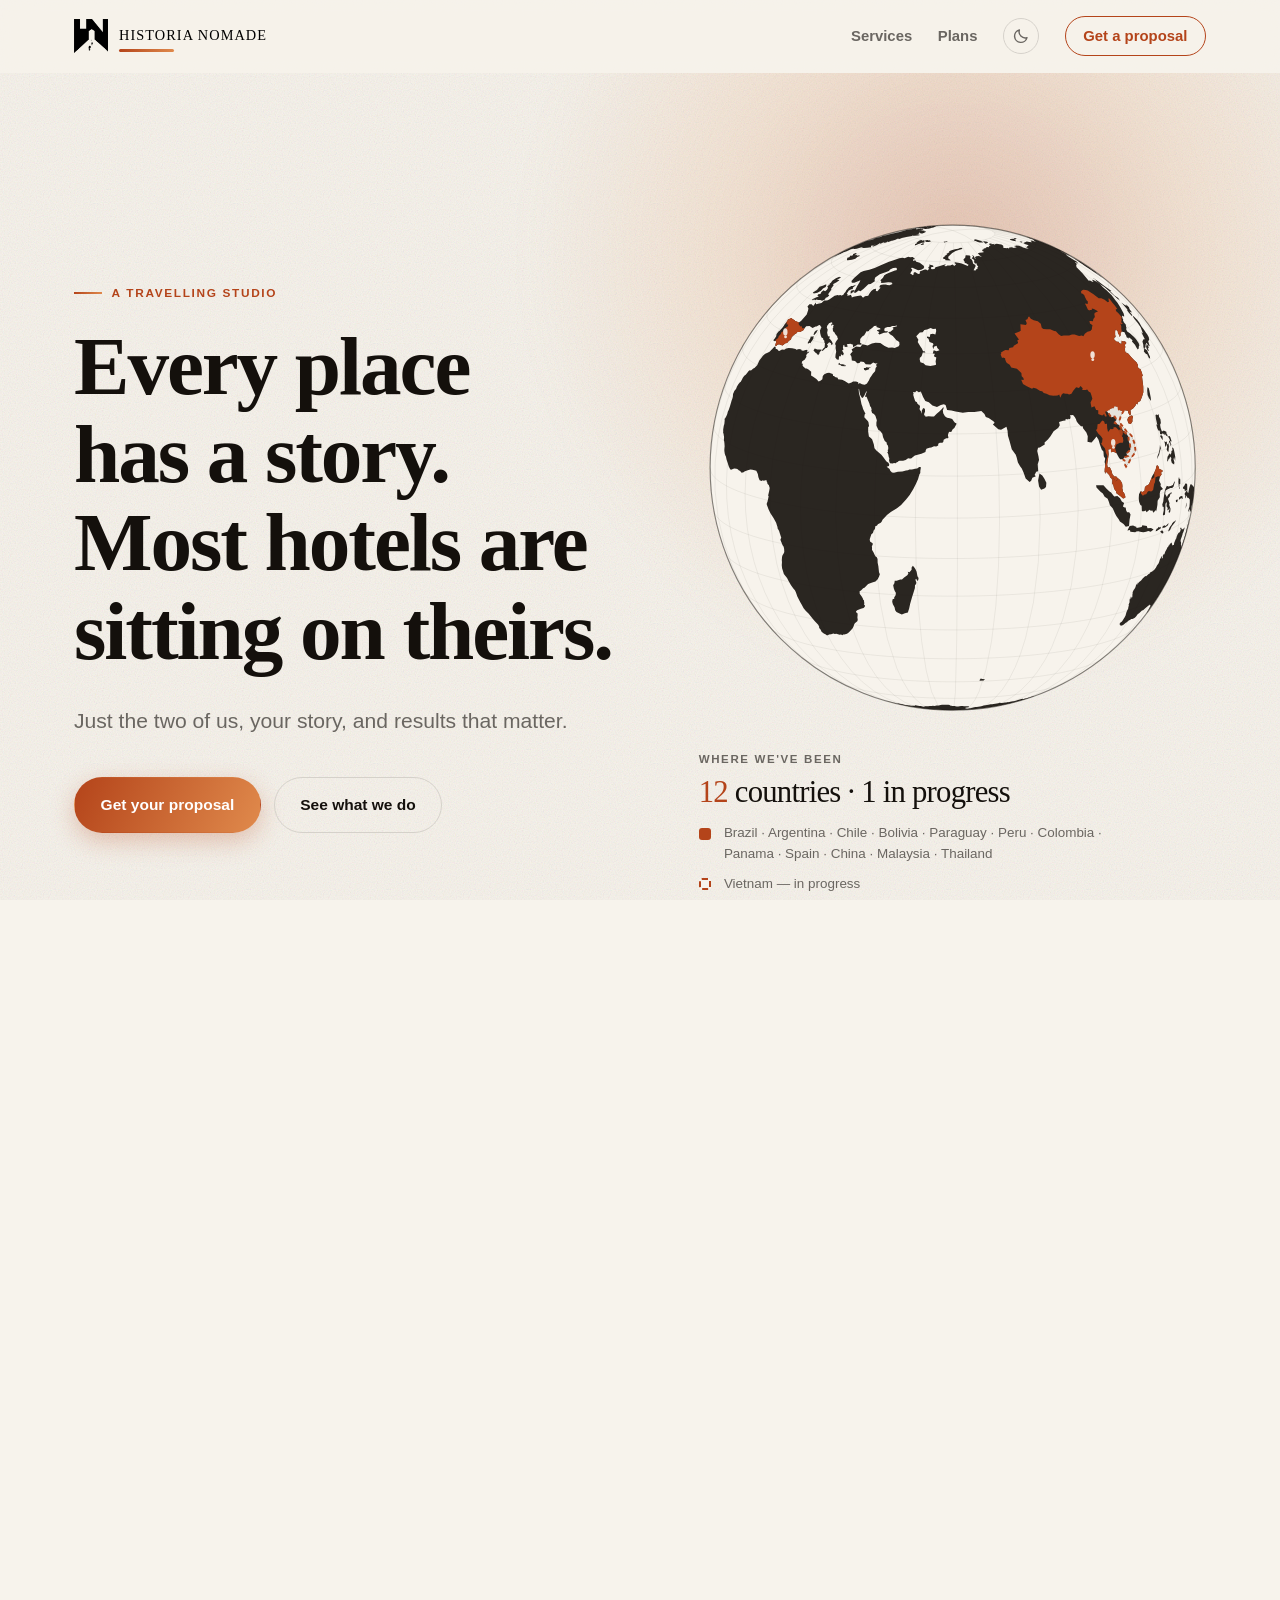
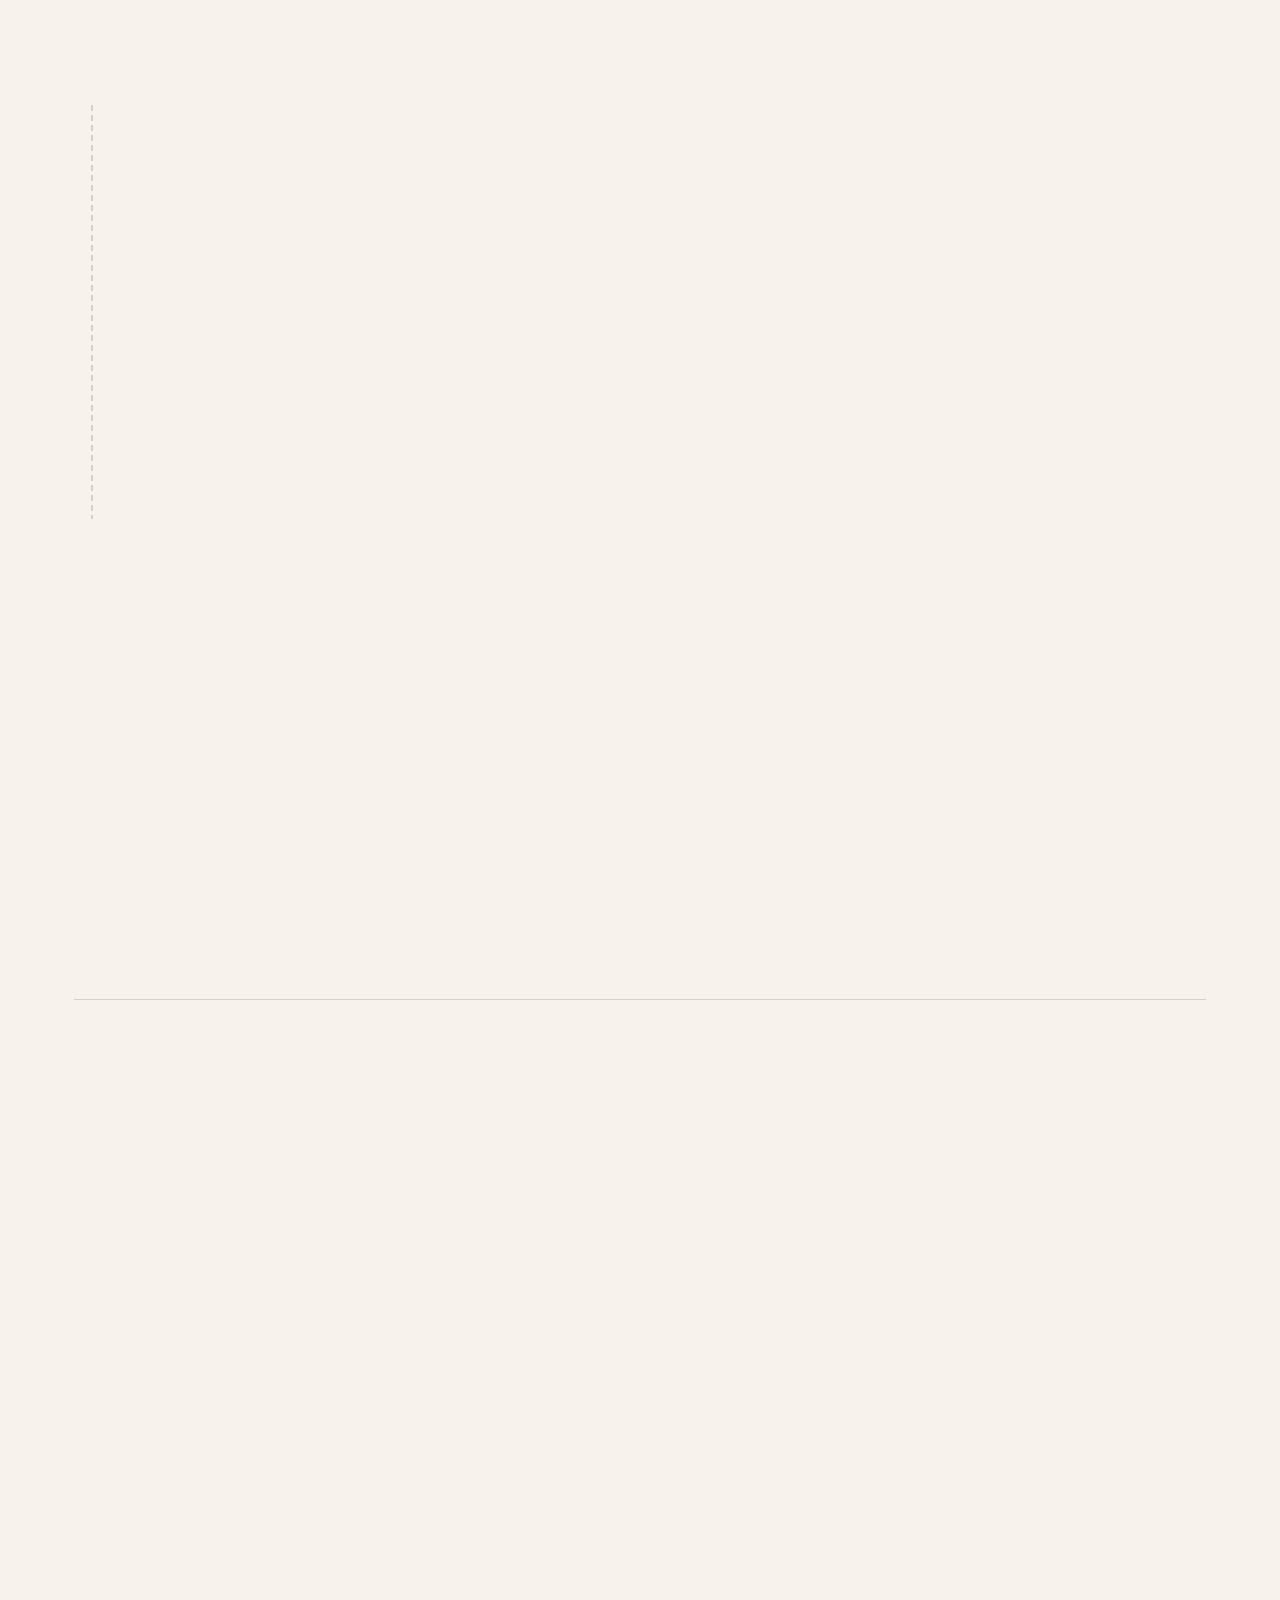
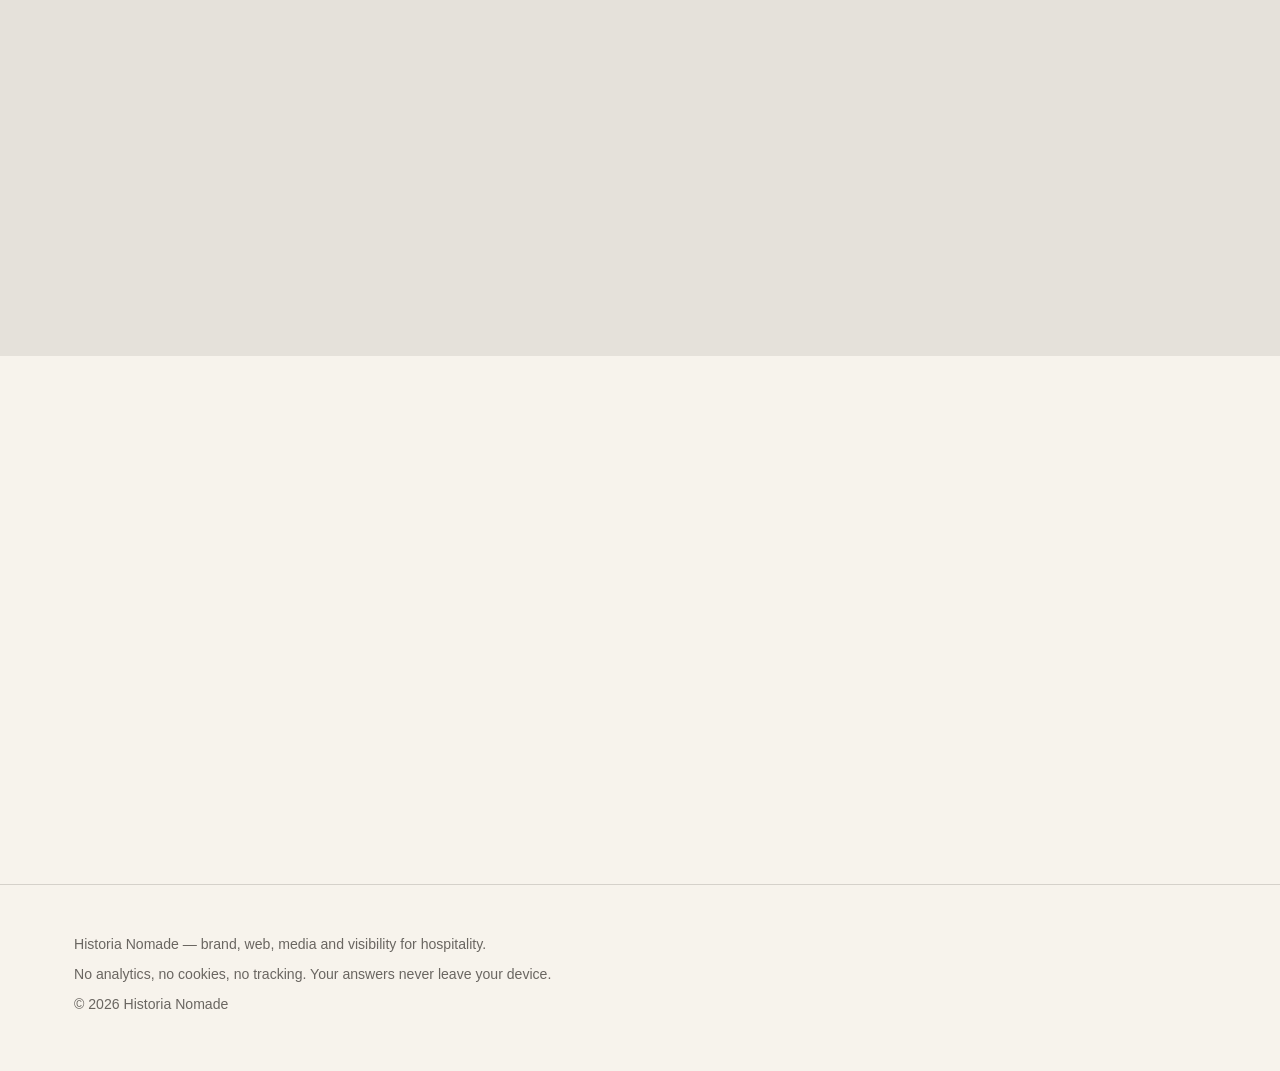
==== index.html @ a3af135e "Publica escada de planos" ====
<!DOCTYPE html>
<html lang="en">
<head>
<meta charset="UTF-8">
<meta name="viewport" content="width=device-width, initial-scale=1.0">
<meta name="referrer" content="no-referrer">
<meta http-equiv="Content-Security-Policy" content="default-src 'self'; script-src 'self'; style-src 'self'; font-src 'self'; img-src 'self' data:; connect-src 'none'; object-src 'none'; frame-src 'none'; worker-src 'none'; base-uri 'none'; form-action 'self'; upgrade-insecure-requests">

<!-- LANÇAMENTO: remover a linha abaixo quando houver case real publicado,
     e conferir na URL de produção (não no repo):
       curl -s https://nomadhistory.github.io/ | grep robots
     tem que voltar vazio. -->
<meta name="robots" content="noindex, nofollow">

<title>Historia Nomade — Marketing studio for hotels, hostels and tourism</title>
<meta name="description" content="Brand, website, social media and channel visibility for small hospitality. We turn what makes your property different into direct bookings. Fixed scope, fixed price, from US$500.">
<link rel="canonical" href="https://nomadhistory.github.io/">

<meta property="og:type" content="website">
<meta property="og:title" content="Historia Nomade — Marketing studio for hotels, hostels and tourism">
<meta property="og:description" content="Brand, website, social media and channel visibility for small hospitality. Fixed scope, fixed price, from US$500.">
<meta property="og:url" content="https://nomadhistory.github.io/">
<meta property="og:image" content="https://nomadhistory.github.io/og-image.png">
<meta property="og:locale" content="en">

<meta name="twitter:card" content="summary_large_image">
<meta name="twitter:title" content="Historia Nomade — Marketing studio for hotels, hostels and tourism">
<meta name="twitter:description" content="Brand, website, social media and channel visibility for small hospitality. Fixed scope, fixed price, from US$500.">
<meta name="twitter:image" content="https://nomadhistory.github.io/og-image.png">

<meta name="theme-color" content="#14100c">
<link rel="icon" href="assets/favicon.ico" sizes="any">
<link rel="icon" type="image/png" sizes="32x32" href="assets/favicon-32.png">
<link rel="apple-touch-icon" sizes="180x180" href="assets/favicon-180.png">
<link rel="stylesheet" href="styles-base.css">
<link rel="stylesheet" href="styles-site.css">
<link rel="stylesheet" href="styles-services.css">
<link rel="stylesheet" href="styles-plans.css">
<link rel="stylesheet" href="styles-motion.css">
<!-- Bloco "Where we've been" do hero (globo + legenda) -->
<link rel="stylesheet" href="styles-globe.css">

<!-- Único script no <head>: carimba o tema escolhido antes da
     primeira pintura, senão a página pisca no tema errado. -->
<script src="js/theme.js"></script>

<script type="application/ld+json">
{
  "@context": "https://schema.org",
  "@type": "ProfessionalService",
  "name": "Historia Nomade",
  "description": "Brand identity, websites, social media and channel visibility for hotels, hostels, guesthouses, restaurants and tour operators.",
  "url": "https://nomadhistory.github.io/",
  "areaServed": "Worldwide",
  "knowsLanguage": ["en", "pt"],
  "serviceType": [
    "Brand identity",
    "Website design and development",
    "Social media, photo and video",
    "Channel and search visibility"
  ],
  "audience": {
    "@type": "BusinessAudience",
    "audienceType": "Hotels, hostels, guesthouses, restaurants and tour operators"
  }
}
</script>
</head>
<body>

<a class="skip-link" href="#main">Skip to content</a>

<!-- Textura de grão sobre a página inteira. Puramente decorativa. -->
<div class="grain" aria-hidden="true"></div>
<!-- Progresso de leitura, preenchido pelo js/motion.js -->
<div class="scroll-progress" aria-hidden="true"><span></span></div>

<header class="site-header">
  <div class="wrap header-inner">
    <a class="brand" href="#top" aria-label="Historia Nomade — home">
      <img class="brand-mark" src="assets/logo-mark.png" alt="" width="512" height="521" aria-hidden="true">
      <span class="brand-word">
        <img src="assets/wordmark.svg" alt="Historia Nomade" width="360" height="42">
      </span>
    </a>
    <nav class="site-nav" aria-label="Main">
      <a href="#services">Services</a>
      <a href="#packages">Plans</a>
      <button class="theme-toggle" type="button" data-theme-toggle aria-pressed="false" aria-label="Switch theme" title="Switch theme">
        <svg class="icon-sun" viewBox="0 0 24 24" width="18" height="18" fill="none" stroke="currentColor" stroke-width="1.9" stroke-linecap="round" aria-hidden="true">
          <circle cx="12" cy="12" r="4.2"></circle>
          <path d="M12 2.5v2.2M12 19.3v2.2M4.2 4.2l1.6 1.6M18.2 18.2l1.6 1.6M2.5 12h2.2M19.3 12h2.2M4.2 19.8l1.6-1.6M18.2 5.8l1.6-1.6"></path>
        </svg>
        <svg class="icon-moon" viewBox="0 0 24 24" width="18" height="18" fill="none" stroke="currentColor" stroke-width="1.9" stroke-linecap="round" stroke-linejoin="round" aria-hidden="true">
          <path d="M20 14.2A8.2 8.2 0 0 1 9.8 4a8.4 8.4 0 1 0 10.2 10.2z"></path>
        </svg>
      </button>
      <a class="nav-cta" href="#proposal">Get a proposal</a>
    </nav>
  </div>
</header>

<main id="main">
  <span id="top"></span>

  <section class="hero" id="hero" aria-labelledby="hero-title">
    <div class="hero-aura" aria-hidden="true"></div>
  </section>

  <section class="section" id="services" aria-labelledby="services-title"></section>

  <section class="section section-alt" id="team" aria-labelledby="team-title"></section>

  <section class="section" id="method" aria-labelledby="method-title"></section>

  <section class="section" id="packages" aria-labelledby="packages-title"></section>

  <section class="section section-alt" id="proposal" aria-labelledby="proposal-title"></section>

  <section class="section" id="contact" aria-labelledby="contact-title"></section>
</main>

<footer class="site-footer">
  <div class="wrap" id="footer-inner"></div>
</footer>

<script src="js/content.js"></script>
<script src="js/proposal-engine.js"></script>
<script src="js/site.js"></script>
<script src="js/proposal.js"></script>
<script src="js/motion.js"></script>

<!-- Globo do hero. Vem depois do site.js porque desenha dentro dos
     contêineres que ele cria. Tudo local: a CSP do site não permite
     script de fora do domínio, e a geometria chega como script
     (window.WORLD_110M) e não por fetch, pra manter connect-src 'none'. -->
<script src="assets/lib/d3.min.js"></script>
<script src="assets/lib/topojson-client.min.js"></script>
<script src="assets/world-110m.js"></script>
<script src="js/hero-globe.js"></script>
</body>
</html>
---- styles-base.css ----
/* ============================================================
   BASE — tokens, reset, tipografia, botões.

   ┌──────────────────────────────────────────────────────────┐
   │ PARA QUEM VAI APLICAR A IDENTIDADE VISUAL                 │
   │                                                          │
   │ Tudo que define a marca está no bloco DESIGN TOKENS       │
   │ abaixo. Trocar os valores de lá muda o site inteiro —     │
   │ nenhuma cor, fonte ou raio está escrito solto no resto    │
   │ do CSS. Os três arquivos de estilo consomem só tokens.    │
   │                                                          │
   │ Ordem sugerida de trabalho:                              │
   │   1. --font-display e --font-text (ver nota de fontes)   │
   │   2. as cores de marca (--brand-*)                        │
   │   3. --radius e --border para a "dureza" da marca         │
   │   4. assets/wordmark.svg (a marca em si já está pronta)   │
   │                                                          │
   │ NOTA SOBRE FONTES: o site não carrega nada de fora (a     │
   │ CSP bloqueia). Para usar uma fonte própria, coloque os    │
   │ arquivos .woff2 em assets/fonts/ e declare o @font-face   │
   │ no fim deste arquivo — está preparado lá embaixo.         │
   └──────────────────────────────────────────────────────────┘
   ============================================================ */

/* ---- DESIGN TOKENS ---------------------------------------- */

:root {
  /* Cores de marca — o designer mexe aqui */
  --brand-ink: #14100c;         /* texto e fundos escuros */
  --brand-paper: #f7f3ec;       /* fundo claro */
  --brand-accent: #b4441a;      /* cor de ação e destaques */
  --brand-accent-warm: #e08a4c; /* segundo tom do gradiente */
  --brand-deep: #16382c;        /* verde da seção de troca */

  /* Tipografia */
  --font-display: "Iowan Old Style", "Palatino Linotype", Palatino, Georgia, "Times New Roman", serif;
  --font-text: -apple-system, BlinkMacSystemFont, "Segoe UI", Roboto, "Helvetica Neue", Arial, sans-serif;
  --tracking-display: -.025em;
  --tracking-eyebrow: .14em;

  /* Forma */
  --radius: 18px;
  --radius-sm: 10px;
  --border: 1px;

  /* Ritmo */
  --wrap: 1180px;
  --section-y: clamp(4.5rem, 9vw, 8.5rem);

  /* Movimento — mexer aqui afeta o site inteiro de uma vez */
  --ease: cubic-bezier(.22, 1, .36, 1);
  --dur: .8s;
  --dur-fast: .32s;
}

/* ---- Derivados: saem dos tokens acima, não editar ----------

   O tema tem três estados: seguir o sistema (padrão), forçado claro
   e forçado escuro. O botão do cabeçalho grava a escolha e o
   js/theme.js carimba `data-theme` no <html> antes da primeira
   pintura — por isso ele é o único script no <head>.

   Os valores escuros ficam em `--dark-*`, definidos uma vez só; os
   dois seletores abaixo apenas apontam para eles. Assim ajustar uma
   cor do tema escuro continua sendo editar um lugar.
   ------------------------------------------------------------ */

:root {
  color-scheme: light;

  --paper: var(--brand-paper);
  --paper-alt: color-mix(in srgb, var(--brand-paper) 92%, var(--brand-ink));
  --ink: var(--brand-ink);
  --ink-soft: color-mix(in srgb, var(--brand-ink) 62%, var(--brand-paper));
  --line: color-mix(in srgb, var(--brand-ink) 15%, var(--brand-paper));
  --accent: var(--brand-accent);
  --accent-soft: color-mix(in srgb, var(--brand-accent) 12%, var(--brand-paper));
  --deep: var(--brand-deep);
  --card: color-mix(in srgb, var(--brand-paper) 96%, #fff);
  --gradient: linear-gradient(115deg, var(--brand-accent), var(--brand-accent-warm));
  --shadow: 0 1px 2px color-mix(in srgb, var(--brand-ink) 6%, transparent),
            0 18px 44px color-mix(in srgb, var(--brand-ink) 9%, transparent);
  --shadow-lift: 0 2px 4px color-mix(in srgb, var(--brand-ink) 8%, transparent),
                 0 30px 70px color-mix(in srgb, var(--brand-ink) 16%, transparent);

  /* Paleta escura — os valores moram aqui, e só aqui */
  --dark-paper: var(--brand-ink);
  --dark-paper-alt: color-mix(in srgb, var(--brand-ink) 88%, var(--brand-paper));
  --dark-ink: var(--brand-paper);
  --dark-ink-soft: color-mix(in srgb, var(--brand-paper) 62%, var(--brand-ink));
  --dark-line: color-mix(in srgb, var(--brand-paper) 14%, var(--brand-ink));
  --dark-accent: color-mix(in srgb, var(--brand-accent) 55%, var(--brand-accent-warm));
  --dark-accent-soft: color-mix(in srgb, var(--brand-accent) 22%, var(--brand-ink));
  --dark-card: color-mix(in srgb, var(--brand-ink) 92%, var(--brand-paper));
  --dark-shadow: 0 1px 2px rgba(0, 0, 0, .5), 0 18px 44px rgba(0, 0, 0, .34);
  --dark-shadow-lift: 0 2px 4px rgba(0, 0, 0, .55), 0 30px 70px rgba(0, 0, 0, .45);
}

/* Sistema no escuro, e a pessoa não pediu claro explicitamente */
@media (prefers-color-scheme: dark) {
  :root:not([data-theme="light"]) {
    color-scheme: dark;
    --paper: var(--dark-paper);
    --paper-alt: var(--dark-paper-alt);
    --ink: var(--dark-ink);
    --ink-soft: var(--dark-ink-soft);
    --line: var(--dark-line);
    --accent: var(--dark-accent);
    --accent-soft: var(--dark-accent-soft);
    --card: var(--dark-card);
    --shadow: var(--dark-shadow);
    --shadow-lift: var(--dark-shadow-lift);
  }
}

/* Escolha explícita pelo botão, independente do sistema */
:root[data-theme="dark"] {
  color-scheme: dark;
  --paper: var(--dark-paper);
  --paper-alt: var(--dark-paper-alt);
  --ink: var(--dark-ink);
  --ink-soft: var(--dark-ink-soft);
  --line: var(--dark-line);
  --accent: var(--dark-accent);
  --accent-soft: var(--dark-accent-soft);
  --card: var(--dark-card);
  --shadow: var(--dark-shadow);
  --shadow-lift: var(--dark-shadow-lift);
}

/* ---- reset ------------------------------------------------ */

*, *::before, *::after { box-sizing: border-box; }

html {
  scroll-behavior: smooth;
  -webkit-text-size-adjust: 100%;
}

body {
  margin: 0;
  background: var(--paper);
  color: var(--ink);
  font-family: var(--font-text);
  font-size: 17px;
  line-height: 1.62;
  -webkit-font-smoothing: antialiased;
  overflow-x: hidden;
}

h1, h2, h3 {
  font-family: var(--font-display);
  font-weight: 600;
  line-height: 1.06;
  letter-spacing: var(--tracking-display);
  margin: 0 0 .5em;
  text-wrap: balance;
}

h1 { font-size: clamp(2.6rem, 6.6vw, 5.2rem); }
h2 { font-size: clamp(2rem, 4.4vw, 3.3rem); }
h3 {
  font-size: 1.16rem;
  font-family: var(--font-text);
  font-weight: 650;
  letter-spacing: 0;
  line-height: 1.3;
}

p { margin: 0 0 1em; }
p:last-child { margin-bottom: 0; }

a { color: var(--accent); text-underline-offset: 3px; }

img, svg { max-width: 100%; height: auto; }

ul { margin: 0; padding: 0; list-style: none; }

.wrap {
  width: 100%;
  max-width: var(--wrap);
  margin: 0 auto;
  padding: 0 1.5rem;
}

.lead {
  font-size: clamp(1.04rem, 1.5vw, 1.19rem);
  color: var(--ink-soft);
  max-width: 60ch;
  text-wrap: pretty;
}

.eyebrow {
  display: inline-flex;
  align-items: center;
  gap: .6rem;
  font-size: .74rem;
  font-weight: 700;
  letter-spacing: var(--tracking-eyebrow);
  text-transform: uppercase;
  color: var(--accent);
  margin: 0 0 1.2rem;
}
.eyebrow::before {
  content: "";
  width: 28px;
  height: 2px;
  background: var(--gradient);
}

/* ---- botões ---- */

.btn {
  position: relative;
  display: inline-flex;
  align-items: center;
  justify-content: center;
  gap: .5rem;
  padding: .92rem 1.6rem;
  border: var(--border) solid transparent;
  border-radius: 999px;
  font: inherit;
  font-weight: 620;
  font-size: .97rem;
  text-decoration: none;
  cursor: pointer;
  transition: transform var(--dur-fast) var(--ease),
              box-shadow var(--dur-fast) var(--ease),
              border-color var(--dur-fast) var(--ease),
              color var(--dur-fast) var(--ease);
}

.btn-primary {
  background: var(--gradient);
  color: #fff;
  box-shadow: 0 8px 24px color-mix(in srgb, var(--brand-accent) 28%, transparent);
}
.btn-primary:hover {
  transform: translateY(-2px);
  box-shadow: 0 14px 34px color-mix(in srgb, var(--brand-accent) 38%, transparent);
}

.btn-ghost {
  background: transparent;
  color: var(--ink);
  border-color: var(--line);
}
.btn-ghost:hover {
  transform: translateY(-2px);
  border-color: var(--accent);
  color: var(--accent);
}

.btn[disabled] {
  opacity: .35;
  cursor: not-allowed;
  transform: none;
  box-shadow: none;
}

:focus-visible {
  outline: 2px solid var(--accent);
  outline-offset: 3px;
  border-radius: 4px;
}

.skip-link {
  position: absolute;
  left: -9999px;
  top: 0;
  background: var(--ink);
  color: var(--paper);
  padding: .7rem 1rem;
  z-index: 30;
}
.skip-link:focus { left: .5rem; top: .5rem; }

/* ============================================================
   FONTES PRÓPRIAS — descomentar quando a identidade trouxer os
   arquivos. Colocar os .woff2 em assets/fonts/ e depois apontar
   --font-display / --font-text para elas.

   @font-face {
     font-family: "Nome Da Fonte";
     src: url("assets/fonts/nome-da-fonte.woff2") format("woff2");
     font-weight: 400 700;
     font-display: swap;
   }
   ============================================================ */
---- styles-site.css ----
/* ============================================================
   SITE — layout das seções.
   Consome só os tokens de styles-base.css: nenhuma cor, fonte ou
   raio literal aqui, pra que trocar a identidade seja um arquivo só.
   ============================================================ */

/* ---- grão sobre a página ---- */

.grain {
  position: fixed;
  inset: 0;
  z-index: 1;
  pointer-events: none;
  opacity: .38;
  mix-blend-mode: multiply;
  background-image: url("data:image/svg+xml,%3Csvg xmlns='http://www.w3.org/2000/svg' width='140' height='140'%3E%3Cfilter id='n'%3E%3CfeTurbulence type='fractalNoise' baseFrequency='.85' numOctaves='3'/%3E%3C/filter%3E%3Crect width='140' height='140' filter='url(%23n)' opacity='.5'/%3E%3C/svg%3E");
}
/* Cada regra de tema escuro precisa das duas formas: seguir o
   sistema, e obedecer a escolha do botão. */
@media (prefers-color-scheme: dark) {
  :root:not([data-theme="light"]) .grain { mix-blend-mode: screen; opacity: .18; }
}
:root[data-theme="dark"] .grain { mix-blend-mode: screen; opacity: .18; }

/* ---- barra de progresso de leitura ---- */

.scroll-progress {
  position: fixed;
  top: 0;
  left: 0;
  right: 0;
  height: 2px;
  z-index: 20;
  pointer-events: none;
}
.scroll-progress span {
  display: block;
  height: 100%;
  width: 0;
  background: var(--gradient);
  transform-origin: left;
}

/* ---- header ---- */

.site-header {
  position: sticky;
  top: 0;
  z-index: 15;
  background: color-mix(in srgb, var(--paper) 82%, transparent);
  backdrop-filter: blur(14px) saturate(1.4);
  border-bottom: var(--border) solid transparent;
  transition: border-color var(--dur-fast) var(--ease),
              background var(--dur-fast) var(--ease);
}
.site-header.is-stuck {
  border-bottom-color: var(--line);
  background: color-mix(in srgb, var(--paper) 92%, transparent);
}

.header-inner {
  display: flex;
  align-items: center;
  justify-content: space-between;
  gap: 1rem;
  min-height: 72px;
}

.brand {
  display: inline-flex;
  align-items: center;
  gap: .7rem;
  line-height: 0;
}

/* Marca e nome são pretos puros sobre transparente. Quem decide a
   cor é o CSS, com invert — e não uma media query dentro do SVG.
   Motivo: SVG carregado via <img> é outro documento e não enxerga o
   tema escolhido na página, só o do sistema; com media query interna
   o nome sumia quando os dois discordavam. */
.brand-mark {
  width: 34px;
  height: auto;
  transition: transform var(--dur) var(--ease);
}

/* As pegadas saem andando quando o cursor passa */
.brand:hover .brand-mark { transform: translateY(-2px); }

.brand-word {
  position: relative;
  display: inline-block;
  line-height: 0;
  transition: transform var(--dur-fast) var(--ease);
}
.brand-word img {
  width: 172px;
  height: auto;
}

/* O traço de sotaque do lockup vive aqui, e não no SVG, pra não ser
   invertido junto com o texto — invert deixaria o laranja azul. */
.brand-word::after {
  content: "";
  position: absolute;
  left: 0;
  bottom: -6px;
  width: 32%;
  height: 3px;
  border-radius: 2px;
  background: var(--gradient);
}

.brand:hover .brand-word { transform: translateX(2px); }

@media (prefers-color-scheme: dark) {
  :root:not([data-theme="light"]) .brand-mark,
  :root:not([data-theme="light"]) .brand-word img { filter: invert(1); }
}
:root[data-theme="dark"] .brand-mark,
:root[data-theme="dark"] .brand-word img { filter: invert(1); }

.site-nav {
  display: flex;
  align-items: center;
  gap: 1.6rem;
  font-size: .93rem;
}
.site-nav a {
  position: relative;
  color: var(--ink-soft);
  text-decoration: none;
  font-weight: 550;
  transition: color var(--dur-fast) var(--ease);
}
.site-nav a:not(.nav-cta)::after {
  content: "";
  position: absolute;
  left: 0;
  bottom: -5px;
  width: 100%;
  height: 1px;
  background: var(--accent);
  transform: scaleX(0);
  transform-origin: right;
  transition: transform var(--dur-fast) var(--ease);
}
.site-nav a:hover { color: var(--ink); }
.site-nav a:not(.nav-cta):hover::after { transform: scaleX(1); transform-origin: left; }

/* ---- botão de tema ---- */

.theme-toggle {
  display: inline-flex;
  align-items: center;
  justify-content: center;
  width: 36px;
  height: 36px;
  flex: none;
  padding: 0;
  border: var(--border) solid var(--line);
  border-radius: 999px;
  background: transparent;
  color: var(--ink-soft);
  cursor: pointer;
  transition: border-color var(--dur-fast) var(--ease),
              color var(--dur-fast) var(--ease),
              transform var(--dur-fast) var(--ease);
}
.theme-toggle:hover {
  border-color: var(--accent);
  color: var(--accent);
  transform: rotate(-15deg);
}

/* Mostra o ícone do tema que o clique vai trazer, não o do atual —
   o botão anuncia o destino, não o estado. */
.theme-toggle .icon-sun { display: none; }
.theme-toggle .icon-moon { display: block; }
:root[data-theme="dark"] .theme-toggle .icon-sun { display: block; }
:root[data-theme="dark"] .theme-toggle .icon-moon { display: none; }
@media (prefers-color-scheme: dark) {
  :root:not([data-theme="light"]) .theme-toggle .icon-sun { display: block; }
  :root:not([data-theme="light"]) .theme-toggle .icon-moon { display: none; }
}

.site-nav .nav-cta {
  color: var(--accent);
  border: var(--border) solid var(--accent);
  border-radius: 999px;
  padding: .42rem 1.1rem;
  font-weight: 620;
  white-space: nowrap; /* botão de duas linhas parece defeito */
}
.site-nav .nav-cta:hover {
  background: var(--accent);
  color: var(--paper);
}

@media (max-width: 820px) {
  .site-nav a:not(.nav-cta) { display: none; }
  .brand { gap: .55rem; }
  .brand-mark { width: 28px; }
  .brand-word img { width: 138px; }
}

/* No celular a marca vai sozinha. O nome inteiro ao lado do botão não
   cabe em 375px — empurrava o "Get a proposal" pra duas linhas — e a
   marca sozinha é exatamente o que ela foi desenhada pra fazer. */
@media (max-width: 560px) {
  .brand-word { display: none; }
  .brand-mark { width: 32px; }
}

/* ---- seções ---- */

.section {
  position: relative;
  z-index: 2;
  padding: var(--section-y) 0;
}
.section-alt { background: var(--paper-alt); }

.section-head {
  max-width: 62ch;
  margin-bottom: clamp(2.5rem, 5vw, 4rem);
}

/* Numeração das seções: as paradas da rota */
.section-index {
  display: block;
  font-family: var(--font-text);
  font-size: .74rem;
  font-weight: 700;
  letter-spacing: var(--tracking-eyebrow);
  color: var(--accent);
  margin-bottom: .9rem;
}

/* ---- hero ---- */

.hero {
  position: relative;
  z-index: 2;
  padding: clamp(4.5rem, 11vw, 9rem) 0 clamp(3rem, 6vw, 5rem);
  overflow: hidden;
}

/* Horizonte: o clarão quente atrás do título */
.hero-aura {
  position: absolute;
  top: -30%;
  right: -10%;
  width: 70vw;
  height: 70vw;
  max-width: 900px;
  max-height: 900px;
  border-radius: 50%;
  pointer-events: none;
  background:
    radial-gradient(circle at 50% 50%,
      color-mix(in srgb, var(--brand-accent) 26%, transparent) 0%,
      color-mix(in srgb, var(--brand-accent-warm) 14%, transparent) 38%,
      transparent 68%);
  filter: blur(20px);
}

.hero .wrap { position: relative; z-index: 2; }
.hero h1 { max-width: 15ch; margin-bottom: .35em; }
.hero .lead { font-size: clamp(1.1rem, 1.75vw, 1.32rem); margin-bottom: 2.4rem; }

/* Sem margem inferior: os botões agora fecham o hero, e o respiro
   até a próxima seção já vem do padding da própria seção. */
.hero-actions {
  display: flex;
  flex-wrap: wrap;
  gap: .8rem;
}

/* ---- serviços ---- */

.service-grid {
  display: grid;
  grid-template-columns: repeat(auto-fit, minmax(320px, 1fr));
  gap: 1.4rem;
}

.service {
  position: relative;
  background: var(--card);
  border: var(--border) solid var(--line);
  border-radius: var(--radius);
  padding: 2rem;
  box-shadow: var(--shadow);
  overflow: hidden;
  transition: transform var(--dur-fast) var(--ease),
              box-shadow var(--dur-fast) var(--ease),
              border-color var(--dur-fast) var(--ease);
}
/* Varredura de cor que sobe quando o cursor entra */
.service::before {
  content: "";
  position: absolute;
  inset: 0;
  background: var(--gradient);
  opacity: 0;
  transform: translateY(101%);
  transition: transform var(--dur) var(--ease), opacity var(--dur) var(--ease);
  pointer-events: none;
}
.service:hover {
  transform: translateY(-6px);
  box-shadow: var(--shadow-lift);
  border-color: transparent;
}
.service:hover::before { opacity: .07; transform: translateY(0); }

.service > * { position: relative; z-index: 1; }

.service .need {
  font-family: var(--font-display);
  font-size: clamp(1.3rem, 2vw, 1.6rem);
  line-height: 1.16;
  letter-spacing: var(--tracking-display);
  color: var(--ink);
  margin: 0 0 .5rem;
}
.service .service-name {
  font-size: .74rem;
  font-weight: 700;
  letter-spacing: var(--tracking-eyebrow);
  text-transform: uppercase;
  color: var(--accent);
  margin: 0 0 1.1rem;
}
.service p { color: var(--ink-soft); font-size: .96rem; }
.service ul {
  margin-top: 1.3rem;
  border-top: var(--border) solid var(--line);
  padding-top: 1.3rem;
}
.service li {
  position: relative;
  padding-left: 1.5rem;
  font-size: .92rem;
  margin-bottom: .6rem;
  color: var(--ink-soft);
}
.service li::before {
  content: "→";
  position: absolute;
  left: 0;
  color: var(--accent);
  transition: transform var(--dur-fast) var(--ease);
}
.service:hover li::before { transform: translateX(3px); }

/* ---- equipe ---- */

.team-grid {
  display: grid;
  grid-template-columns: repeat(auto-fit, minmax(320px, 1fr));
  gap: 2.5rem;
}
.member {
  position: relative;
  padding-left: 1.6rem;
}
.member::before {
  content: "";
  position: absolute;
  left: 0;
  top: .3rem;
  bottom: .3rem;
  width: 3px;
  border-radius: 3px;
  background: var(--gradient);
}
/* A barra de sotaque acompanha a altura do card, foto inclusa */
.member-photo {
  position: relative;
  margin-bottom: 1.4rem;
  border-radius: var(--radius);
  overflow: hidden;
  background: var(--paper-alt);
  aspect-ratio: 4 / 5;
  max-width: 300px;
}
.member-photo img {
  width: 100%;
  height: 100%;
  object-fit: cover;
  display: block;
  transition: transform 1.2s var(--ease);
}
.member:hover .member-photo img { transform: scale(1.05); }

/* Véu quente por cima: costura a foto na paleta da marca, seja qual
   for a luz de onde ela foi tirada */
.member-photo::after {
  content: "";
  position: absolute;
  inset: 0;
  pointer-events: none;
  background: linear-gradient(
    180deg,
    transparent 45%,
    color-mix(in srgb, var(--brand-accent) 16%, transparent) 100%
  );
}

.member h3 {
  margin-bottom: .15rem;
  font-size: clamp(1.4rem, 2.2vw, 1.8rem);
  font-family: var(--font-display);
  letter-spacing: var(--tracking-display);
}
.member .role {
  font-size: .74rem;
  letter-spacing: var(--tracking-eyebrow);
  text-transform: uppercase;
  color: var(--accent);
  font-weight: 700;
  margin-bottom: 1rem;
}
.member p { color: var(--ink-soft); font-size: .97rem; }

/* Detalhe do card, não concorrente do CTA: pílula de contorno, sem
   preenchimento, que só ganha a cor de acento no hover. */
.member-links {
  display: flex;
  flex-wrap: wrap;
  gap: .8rem;
  margin-top: 1.1rem;
}
.member-link {
  display: inline-flex;
  align-items: center;
  padding: .3rem .85rem;
  border: var(--border) solid var(--line);
  border-radius: 999px;
  color: var(--ink-soft);
  font-size: .85rem;
  text-decoration: none;
  transition: border-color var(--dur-fast) var(--ease),
              color var(--dur-fast) var(--ease);
}
.member-link:hover {
  border-color: var(--accent);
  color: var(--accent);
}

.team-note {
  margin-top: 2.5rem;
  padding-top: 1.8rem;
  border-top: var(--border) solid var(--line);
  max-width: 66ch;
  font-family: var(--font-display);
  font-size: clamp(1.15rem, 1.9vw, 1.45rem);
  line-height: 1.42;
  letter-spacing: var(--tracking-display);
  color: var(--ink);
}

/* ---- método: o itinerário ---- */

.method-route { position: relative; }

/* A trilha pontilhada que liga as paradas */
.method-route::before {
  content: "";
  position: absolute;
  left: 17px;
  top: 8px;
  bottom: 8px;
  width: 2px;
  background-image: linear-gradient(180deg, var(--line) 60%, transparent 0);
  background-size: 2px 10px;
}
/* A parte já percorrida, preenchida pelo js/motion.js */
.method-route .route-fill {
  position: absolute;
  left: 17px;
  top: 8px;
  width: 2px;
  height: 0;
  background: var(--gradient);
  transform-origin: top;
}

.method-steps { display: grid; gap: 2.2rem; }

.method-step {
  position: relative;
  padding-left: 4rem;
}
.method-step .stop {
  position: absolute;
  left: 0;
  top: -2px;
  display: flex;
  align-items: center;
  justify-content: center;
  width: 36px;
  height: 36px;
  border-radius: 50%;
  background: var(--paper);
  border: 2px solid var(--line);
  color: var(--ink-soft);
  font-weight: 700;
  font-size: .85rem;
  transition: border-color var(--dur) var(--ease),
              color var(--dur) var(--ease),
              background var(--dur) var(--ease);
}
.method-step.is-reached .stop {
  border-color: transparent;
  background: var(--gradient);
  color: #fff;
}
.method-step h3 { margin-bottom: .35rem; font-size: 1.22rem; }
.method-step p { font-size: .97rem; color: var(--ink-soft); max-width: 58ch; }

/* ---- cases ---- */

.cases-empty {
  border: var(--border) dashed var(--line);
  border-radius: var(--radius);
  padding: 2rem;
  color: var(--ink-soft);
  font-size: 1rem;
  max-width: 68ch;
}

.case-grid {
  display: grid;
  grid-template-columns: repeat(auto-fit, minmax(320px, 1fr));
  gap: 1.4rem;
}
.case {
  background: var(--card);
  border: var(--border) solid var(--line);
  border-radius: var(--radius);
  padding: 2rem;
  box-shadow: var(--shadow);
  transition: transform var(--dur-fast) var(--ease), box-shadow var(--dur-fast) var(--ease);
}
.case:hover { transform: translateY(-6px); box-shadow: var(--shadow-lift); }
.case .case-meta {
  font-size: .74rem;
  text-transform: uppercase;
  letter-spacing: var(--tracking-eyebrow);
  color: var(--accent);
  font-weight: 700;
}
.case h3 {
  margin: .4rem 0 .9rem;
  font-family: var(--font-display);
  font-size: 1.5rem;
  letter-spacing: var(--tracking-display);
}
.case p { font-size: .95rem; color: var(--ink-soft); }
.case .case-results {
  margin-top: 1.2rem;
  border-top: var(--border) solid var(--line);
  padding-top: 1.2rem;
}
.case .case-results li { font-weight: 620; font-size: .96rem; margin-bottom: .4rem; }

.case-link {
  display: inline-block;
  margin-top: 1.3rem;
  font-size: .93rem;
  font-weight: 620;
  color: var(--accent);
  text-decoration: none;
  transition: transform var(--dur-fast) var(--ease);
}
.case-link:hover { transform: translateX(3px); }

/* ---- formulário ---- */

.flow {
  background: var(--card);
  border: var(--border) solid var(--line);
  border-radius: var(--radius);
  padding: clamp(1.6rem, 3.4vw, 2.6rem);
  box-shadow: var(--shadow);
  max-width: 760px;
}

.flow-progress { display: flex; align-items: center; gap: .4rem; margin-bottom: 1.8rem; }
.flow-progress .dot {
  width: 28px;
  height: 4px;
  border-radius: 999px;
  background: var(--line);
  transition: background var(--dur-fast) var(--ease);
}
.flow-progress .dot.done { background: var(--gradient); }
.flow-progress .dot.current { background: color-mix(in srgb, var(--brand-accent) 45%, var(--line)); }
.flow-progress .step-count { margin-left: auto; font-size: .8rem; color: var(--ink-soft); }

.flow-question {
  font-family: var(--font-display);
  font-size: clamp(1.5rem, 2.6vw, 1.9rem);
  letter-spacing: var(--tracking-display);
  line-height: 1.14;
  margin-bottom: 1.5rem;
}

.options { display: grid; gap: .6rem; margin-bottom: 1.8rem; }
.option {
  position: relative;
  display: block;
  width: 100%;
  text-align: left;
  padding: 1rem 1.2rem;
  border: var(--border) solid var(--line);
  border-radius: var(--radius-sm);
  background: transparent;
  color: var(--ink);
  font: inherit;
  font-size: .97rem;
  cursor: pointer;
  overflow: hidden;
  transition: border-color var(--dur-fast) var(--ease),
              transform var(--dur-fast) var(--ease),
              color var(--dur-fast) var(--ease);
}
.option::before {
  content: "";
  position: absolute;
  inset: 0;
  background: var(--gradient);
  opacity: 0;
  transform: translateX(-100%);
  transition: transform var(--dur) var(--ease), opacity var(--dur) var(--ease);
}
.option > span { position: relative; z-index: 1; }
.option:hover {
  border-color: var(--accent);
  transform: translateX(4px);
}
.option:hover::before { opacity: .08; transform: translateX(0); }
.option[aria-pressed="true"] { border-color: var(--accent); font-weight: 620; }
.option[aria-pressed="true"]::before { opacity: .13; transform: translateX(0); }

.fields { display: grid; gap: 1rem; margin-bottom: 1.8rem; }
.field label { display: block; font-size: .84rem; font-weight: 650; margin-bottom: .35rem; }
.field input {
  width: 100%;
  padding: .85rem 1rem;
  border: var(--border) solid var(--line);
  border-radius: var(--radius-sm);
  background: var(--paper);
  color: var(--ink);
  font: inherit;
  font-size: .97rem;
  transition: border-color var(--dur-fast) var(--ease);
}
.field input:focus { border-color: var(--accent); }

.flow-actions { display: flex; gap: .6rem; align-items: center; }
.flow-actions .spacer { flex: 1; }

/* ---- resultado ---- */

.result-head {
  border-bottom: var(--border) solid var(--line);
  padding-bottom: 1.6rem;
  margin-bottom: 1.6rem;
}
.result-head h3 {
  font-family: var(--font-display);
  font-size: clamp(1.7rem, 3vw, 2.2rem);
  letter-spacing: var(--tracking-display);
  margin-bottom: .5rem;
}
.result-head .timeline { font-size: .9rem; color: var(--ink-soft); }

.result-settlement {
  position: relative;
  background: var(--accent-soft);
  border-radius: var(--radius-sm);
  padding: 1.4rem 1.5rem;
  margin-bottom: 1.6rem;
  overflow: hidden;
}
.result-settlement::before {
  content: "";
  position: absolute;
  left: 0;
  top: 0;
  bottom: 0;
  width: 3px;
  background: var(--gradient);
}
.result-settlement .value {
  font-family: var(--font-display);
  font-size: clamp(1.9rem, 3.2vw, 2.4rem);
  line-height: 1.05;
  letter-spacing: var(--tracking-display);
  color: var(--accent);
}
.result-settlement p { font-size: .92rem; color: var(--ink-soft); margin: .5rem 0 0; }

.result-focus { margin-bottom: 1.6rem; }
.result-focus h4 {
  font-size: .74rem;
  letter-spacing: var(--tracking-eyebrow);
  text-transform: uppercase;
  color: var(--ink-soft);
  margin: 0 0 .8rem;
}
.result-focus li {
  padding: .7rem 0;
  border-bottom: var(--border) solid var(--line);
  font-size: .97rem;
}
.result-focus li:last-child { border-bottom: 0; }
.result-focus li strong { display: block; }
.result-focus li span { color: var(--ink-soft); font-size: .89rem; }

.result-note {
  font-size: .97rem;
  color: var(--ink-soft);
  border-left: 3px solid var(--accent);
  padding-left: 1.1rem;
  margin-bottom: 1.8rem;
}

.result-upsell {
  font-size: .9rem;
  color: var(--ink-soft);
  background: var(--accent-soft);
  border-radius: var(--radius-sm);
  padding: .9rem 1.1rem;
  margin-bottom: 1.6rem;
}

.result-actions { display: flex; flex-wrap: wrap; gap: .7rem; margin-bottom: 1.2rem; }
.result-privacy { font-size: .82rem; color: var(--ink-soft); }

/* ---- contato ---- */

.contact-actions { display: flex; flex-wrap: wrap; gap: .7rem; margin-top: 1.8rem; }

/* ---- botão flutuante de contato ---- */

.fab {
  position: fixed;
  right: 1.25rem;
  bottom: 1.25rem;
  z-index: 18; /* acima do conteúdo, abaixo do skip-link */
  display: inline-flex;
  align-items: center;
  gap: .55rem;
  padding: .85rem 1.35rem;
  border-radius: 999px;
  background: var(--gradient);
  color: #fff;
  font-weight: 620;
  font-size: .95rem;
  text-decoration: none;
  box-shadow: 0 10px 30px color-mix(in srgb, var(--brand-accent) 38%, transparent),
              0 2px 6px color-mix(in srgb, var(--brand-ink) 20%, transparent);
  transition: transform var(--dur-fast) var(--ease),
              box-shadow var(--dur-fast) var(--ease),
              opacity var(--dur-fast) var(--ease);
}
.fab:hover {
  transform: translateY(-2px);
  box-shadow: 0 16px 40px color-mix(in srgb, var(--brand-accent) 48%, transparent),
              0 2px 6px color-mix(in srgb, var(--brand-ink) 20%, transparent);
}
@media (prefers-color-scheme: dark) {
  :root:not([data-theme="light"]) .fab { color: var(--brand-ink); }
}
:root[data-theme="dark"] .fab { color: var(--brand-ink); }

/* Recolhido enquanto a pessoa ainda está no hero, onde já existe um
   CTA grande. Quem controla é o js/motion.js — e se ele não rodar, o
   botão fica visível o tempo todo, que é o comportamento seguro. */
.fab.is-tucked {
  opacity: 0;
  transform: translateY(12px) scale(.9);
  pointer-events: none;
}

@media (max-width: 560px) {
  .fab {
    right: 1rem;
    bottom: 1rem;
    padding: .8rem 1.1rem;
    font-size: .9rem;
  }
}

/* ---- rodapé ---- */

.site-footer {
  position: relative;
  z-index: 2;
  border-top: var(--border) solid var(--line);
  padding: 3rem 0;
  font-size: .88rem;
  color: var(--ink-soft);
}
.site-footer p { margin-bottom: .45rem; }
---- styles-services.css ----
/* ============================================================
   SERVICES — quatro entradas quadradas, numeradas e sem fotos.
   ============================================================ */

.service-grid {
  display: grid;
  grid-template-columns: repeat(4, minmax(0, 1fr));
  gap: 1rem;
}

.service-entry {
  position: relative;
  display: flex;
  flex-direction: column;
  aspect-ratio: 1;
  min-width: 0;
  padding: clamp(1.25rem, 2.2vw, 2rem);
  background: var(--card);
  border: var(--border) solid var(--line);
  border-radius: var(--radius);
  box-shadow: var(--shadow);
  overflow: hidden;
  transition: transform var(--dur-fast) var(--ease),
              box-shadow var(--dur-fast) var(--ease),
              border-color var(--dur-fast) var(--ease);
}

.service-entry::before {
  content: "";
  position: absolute;
  inset: 0;
  background: var(--gradient);
  opacity: 0;
  transform: translateY(101%);
  transition: transform var(--dur) var(--ease), opacity var(--dur) var(--ease);
  pointer-events: none;
}

.service-entry:hover {
  transform: translateY(-6px);
  box-shadow: var(--shadow-lift);
  border-color: transparent;
}

.service-entry:hover::before {
  opacity: .07;
  transform: translateY(0);
}

.service-entry > * {
  position: relative;
  z-index: 1;
}

.entry-index {
  display: block;
  margin-bottom: auto;
  font-family: var(--font-text);
  font-size: .74rem;
  font-weight: 700;
  letter-spacing: var(--tracking-eyebrow);
  color: var(--accent);
}

.entry-name {
  max-width: 10ch;
  margin: 0 0 1rem;
  color: var(--ink);
  font-family: var(--font-display);
  font-size: clamp(1.35rem, 2.5vw, 2rem);
  line-height: 1.05;
  letter-spacing: var(--tracking-display);
}

.service-entry ul {
  margin: 0;
  padding-top: 1rem;
  border-top: var(--border) solid var(--line);
}

.service-entry li {
  position: relative;
  margin-bottom: .45rem;
  padding-left: 1.15rem;
  color: var(--ink-soft);
  font-size: .82rem;
  line-height: 1.35;
}

.service-entry li::before {
  content: "→";
  position: absolute;
  left: 0;
  color: var(--accent);
  transition: transform var(--dur-fast) var(--ease);
}

.service-entry:hover li::before {
  transform: translateX(3px);
}

@media (max-width: 900px) {
  .service-grid {
    grid-template-columns: repeat(2, minmax(0, 1fr));
  }
}

@media (max-width: 560px) {
  .service-grid {
    grid-template-columns: 1fr;
  }

  .service-entry {
    aspect-ratio: auto;
    min-height: 18rem;
  }
}
---- styles-plans.css ----
/* ============================================================
   PLANS — a escada de escopo.

   Uma linha por plano, não quatro cards flutuando: cada plano contém o
   anterior, então a leitura precisa ser de cima pra baixo. O plano em
   destaque é a linha em tinta cheia — a mesma massa preta do logo e do
   globo. Sem sombra, sem gradiente, sem ✓: as entregas são marcadas
   com a pegada, igual ao Services.

   Consome só os tokens de styles-base.css.
   ============================================================ */

.plan-ladder {
  margin: 0;
  padding: 0;
  list-style: none;
  display: grid;
  border-top: var(--border) solid var(--line);
}

.plan {
  display: grid;
  grid-template-columns: minmax(0, .82fr) minmax(0, 1.18fr);
  gap: clamp(1.4rem, 3.4vw, 3rem);
  padding: clamp(1.8rem, 3.4vw, 2.6rem) clamp(0rem, 2vw, 1.8rem);
  border-bottom: var(--border) solid var(--line);
  transition: background-color var(--dur-fast) var(--ease);
}
.plan:hover { background: var(--paper-alt); }

/* O plano escolhido pela maioria: tinta cheia, texto em papel. Não
   precisa de anel nem de sombra pra se destacar de linhas vazadas. */
.plan.is-featured {
  background: var(--ink);
  color: var(--paper);
  border-color: var(--ink);
}
.plan.is-featured:hover { background: var(--ink); }

.plan-lead { display: grid; align-content: start; }

.plan-top {
  display: flex;
  align-items: center;
  gap: .8rem;
  margin-bottom: .9rem;
  min-height: 1.4rem;
}

.plan-step {
  font-size: .74rem;
  font-weight: 700;
  letter-spacing: var(--tracking-eyebrow);
  color: var(--ink-soft);
}
.plan.is-featured .plan-step {
  color: color-mix(in srgb, var(--paper) 62%, transparent);
}

.plan-tag {
  font-size: .66rem;
  font-weight: 700;
  letter-spacing: var(--tracking-eyebrow);
  text-transform: uppercase;
  color: var(--paper);
  background: var(--accent);
  padding: .26rem .7rem;
  border-radius: 999px;
}

.plan h3 {
  font-family: var(--font-display);
  font-size: clamp(1.7rem, 2.7vw, 2.3rem);
  line-height: 1.05;
  letter-spacing: var(--tracking-display);
  margin: 0 0 .45rem;
}

.plan-for {
  font-size: .95rem;
  line-height: 1.55;
  color: var(--ink-soft);
  margin: 0 0 1.3rem;
  max-width: 34ch;
  text-wrap: pretty;
}
.plan.is-featured .plan-for {
  color: color-mix(in srgb, var(--paper) 80%, transparent);
}

.plan-price {
  font-family: var(--font-display);
  font-size: clamp(2.1rem, 3.2vw, 2.7rem);
  line-height: 1;
  letter-spacing: var(--tracking-display);
  margin: 0;
}
.plan-price.is-custom {
  font-size: clamp(1.5rem, 2.2vw, 1.9rem);
  color: var(--accent);
}

/* Preço de referência riscado, antes do valor atual */
.plan-was {
  font-size: .48em;
  color: var(--ink-soft);
  margin-right: .5rem;
  text-decoration-thickness: 2px;
  vertical-align: middle;
}
.plan.is-featured .plan-was {
  color: color-mix(in srgb, var(--paper) 60%, transparent);
}

.plan-time {
  font-size: .86rem;
  line-height: 1.5;
  color: var(--ink-soft);
  margin: .6rem 0 0;
}
.plan.is-featured .plan-time {
  color: color-mix(in srgb, var(--paper) 72%, transparent);
}
.plan-note { color: var(--accent); }
/* Na linha em tinta o acento puro cai pra 3.4:1 — clareia com papel
   até passar AA. É a linha do preço; tem que ser legível. */
.plan.is-featured .plan-note {
  color: color-mix(in srgb, var(--brand-accent) 45%, var(--paper));
}

.plan-cta {
  justify-self: start;
  margin-top: 1.3rem;
  padding: .62rem 1.1rem;
  font-size: .88rem;
}

/* ---- o que entra ---- */

.plan-list {
  display: grid;
  align-content: start;
  gap: .7rem;
  padding-top: .3rem;
  max-width: 54ch;
}
.plan-list li {
  display: grid;
  grid-template-columns: 13px 1fr;
  gap: .8rem;
  align-items: start;
  font-size: .95rem;
  line-height: 1.55;
  color: var(--ink-soft);
  text-wrap: pretty;
}
.plan.is-featured .plan-list li {
  color: color-mix(in srgb, var(--paper) 88%, transparent);
}

/* A primeira entrega de cada plano é "tudo do plano anterior": é a
   dobradiça da escada, então vem em tinta e em peso. */
.plan-list li:first-child { color: var(--ink); font-weight: 620; }
.plan.is-featured .plan-list li:first-child { color: var(--paper); }

.plan-hint {
  margin-top: 1.8rem;
  font-size: .93rem;
  color: var(--ink-soft);
}

/* Na linha em tinta a pegada precisa clarear pra continuar visível */
.plan.is-featured .foot-mark {
  fill: color-mix(in srgb, var(--brand-accent) 72%, var(--paper));
  opacity: 1;
}
.plan:hover .foot-mark { transform: translateY(-2px); }
.plan-list li:nth-child(even) .foot-mark { transform: scaleX(-1); }
.plan:hover .plan-list li:nth-child(even) .foot-mark {
  transform: scaleX(-1) translateY(-2px);
}

@media (max-width: 860px) {
  .plan {
    grid-template-columns: 1fr;
    gap: 1.3rem;
    padding-inline: 0;
  }
  .plan.is-featured { padding-inline: 1.2rem; }
  .plan-for { max-width: none; }
}

@media (prefers-reduced-motion: reduce) {
  .plan:hover .foot-mark { transform: none; }
  .plan:hover .plan-list li:nth-child(even) .foot-mark { transform: scaleX(-1); }
}
---- styles-motion.css ----
/* ============================================================
   MOTION — todo o movimento do site vive aqui.

   Regras:
   - só transform e opacity (o resto força repaint e engasga no
     celular, que é onde o anfitrião vai abrir o link);
   - nada de essencial depende de animação: sem JS ou com movimento
     reduzido, o site aparece inteiro e legível;
   - a duração e a curva saem dos tokens --dur / --ease.
   ============================================================ */

/* ---- revelação por scroll ---- */

/* Estado inicial só é aplicado quando o JS marca o documento —
   assim nada fica invisível se o script não rodar. */
.js-motion [data-reveal] {
  opacity: 0;
  transform: translateY(28px);
  transition: opacity var(--dur) var(--ease), transform var(--dur) var(--ease);
  transition-delay: var(--reveal-delay, 0ms);
  will-change: opacity, transform;
}
.js-motion [data-reveal].is-in {
  opacity: 1;
  transform: none;
}
.js-motion [data-reveal].is-in { will-change: auto; }

/* variação lateral, usada nos cards de serviço */
.js-motion [data-reveal="left"] { transform: translateX(-28px); }
.js-motion [data-reveal="right"] { transform: translateX(28px); }
.js-motion [data-reveal="scale"] { transform: scale(.965); }

/* ---- tipografia cinética: linhas subindo de trás de uma máscara ---- */

/* `text-wrap: balance` reequilibra a quebra DEPOIS da medição, e aí
   cada máscara reparte o texto de um jeito diferente do que foi
   medido — a linha quebra dentro da máscara e some no overflow.
   Título que vai ser dividido quebra normal. */
[data-split] { text-wrap: normal; }

.line-mask {
  display: block;
  overflow: hidden;
  /* respiro pras descidas (g, y, p): sem isso o overflow corta o
     rabo das letras, e a caixa é do tamanho exato da linha */
  padding-bottom: .16em;
  margin-bottom: -.16em;
}
.line-inner {
  display: block;
  transform: translateY(115%);
  transition: transform 1s var(--ease);
  transition-delay: var(--line-delay, 0ms);
}
.is-in .line-inner,
.line-mask.is-in .line-inner { transform: translateY(0); }

/* ---- hero ---- */

.js-motion .hero-aura {
  animation: aura-drift 22s ease-in-out infinite alternate;
}
@keyframes aura-drift {
  from { transform: translate3d(0, 0, 0) scale(1); }
  to { transform: translate3d(-4%, 3%, 0) scale(1.12); }
}

/* O aura acompanha o scroll de leve — parallax barato, só transform */
.hero-aura { will-change: transform; }

/* ---- barra de progresso ---- */

.scroll-progress span { transition: width .12s linear; }

/* ---- trilha do itinerário ---- */

.method-route .route-fill { transition: height 1.1s var(--ease); }

/* ============================================================
   MOVIMENTO REDUZIDO — respeita a preferência do sistema.
   Tudo estático, nada escondido.
   ============================================================ */

@media (prefers-reduced-motion: reduce) {
  html { scroll-behavior: auto; }

  .js-motion [data-reveal],
  .js-motion [data-reveal="left"],
  .js-motion [data-reveal="right"],
  .js-motion [data-reveal="scale"] {
    opacity: 1;
    transform: none;
    transition: none;
  }

  .line-inner { transform: none; transition: none; }

  .js-motion .hero-aura { animation: none; }

  .method-route .route-fill,
  .scroll-progress span { transition: none; }

  *, *::before, *::after {
    animation-duration: .001ms !important;
    animation-iteration-count: 1 !important;
    transition-duration: .001ms !important;
  }
}
---- styles-globe.css ----
/* ============================================================
   GLOBE — o bloco "Where we've been" do hero.
   Consome só os tokens de styles-base.css, como o resto do site.
   ============================================================ */

.hero-split .wrap {
  display: grid;
  grid-template-columns: minmax(0, 1.05fr) minmax(0, .95fr);
  gap: clamp(2rem, 5vw, 4.5rem);
  align-items: center;
}

.globe-stage { position: relative; }

.globe-svg {
  display: block;
  width: 100%;
  height: auto;
  overflow: visible;
}

/* Nome do país que está passando pelo centro do globo */
.globe-caption {
  display: flex;
  align-items: center;
  gap: .55rem;
  margin: .2rem 0 0;
  min-height: 1.6rem;
  font-size: .78rem;
  font-weight: 700;
  text-transform: uppercase;
  letter-spacing: var(--tracking-eyebrow);
  color: var(--accent);
  opacity: 0;
  transition: opacity .45s var(--ease);
}
.globe-caption.is-on { opacity: 1; }
.globe-caption-dot {
  width: 6px;
  height: 6px;
  border-radius: 50%;
  background: var(--gradient);
}
/* Em andamento: o marcador fica vazado, igual ao país no globo */
.globe-caption.is-progress .globe-caption-dot {
  background: transparent;
  border: 2px solid var(--accent);
}

/* ---- legenda, gerada a partir das listas do JS ---- */

.been-label {
  font-size: .72rem;
  font-weight: 700;
  text-transform: uppercase;
  letter-spacing: var(--tracking-eyebrow);
  color: var(--ink-soft);
  margin: 0 0 .5rem;
}

.been-count {
  font-family: var(--font-display);
  letter-spacing: var(--tracking-display);
  font-size: clamp(1.5rem, 2.4vw, 2rem);
  line-height: 1;
  margin: 0 0 1rem;
}
.been-count em { font-style: normal; color: var(--accent); }

.globe-key {
  display: grid;
  gap: .55rem;
  max-width: 46ch;
}
.globe-key li {
  display: grid;
  grid-template-columns: 14px 1fr;
  gap: .7rem;
  align-items: start;
  font-size: .84rem;
  line-height: 1.55;
  color: var(--ink-soft);
  text-wrap: pretty;
}
.key-swatch {
  width: 12px;
  height: 12px;
  border-radius: 3px;
  margin-top: .28rem;
}
.key-visited { background: var(--accent); }
.key-progress {
  background: var(--paper);
  border: 2px dashed var(--accent);
  border-radius: 3px;
}

/* Se a geometria não carregar, o bloco diz isso em vez de ficar vazio */
.globe-failed::after {
  content: "map data could not load";
  display: block;
  padding: 4rem 1rem;
  text-align: center;
  font-size: .85rem;
  color: var(--ink-soft);
  border: var(--border) dashed var(--line);
  border-radius: var(--radius);
}

@media (max-width: 900px) {
  .hero-split .wrap { grid-template-columns: 1fr; }
  .globe-stage { max-width: 420px; margin-inline: auto; }
}
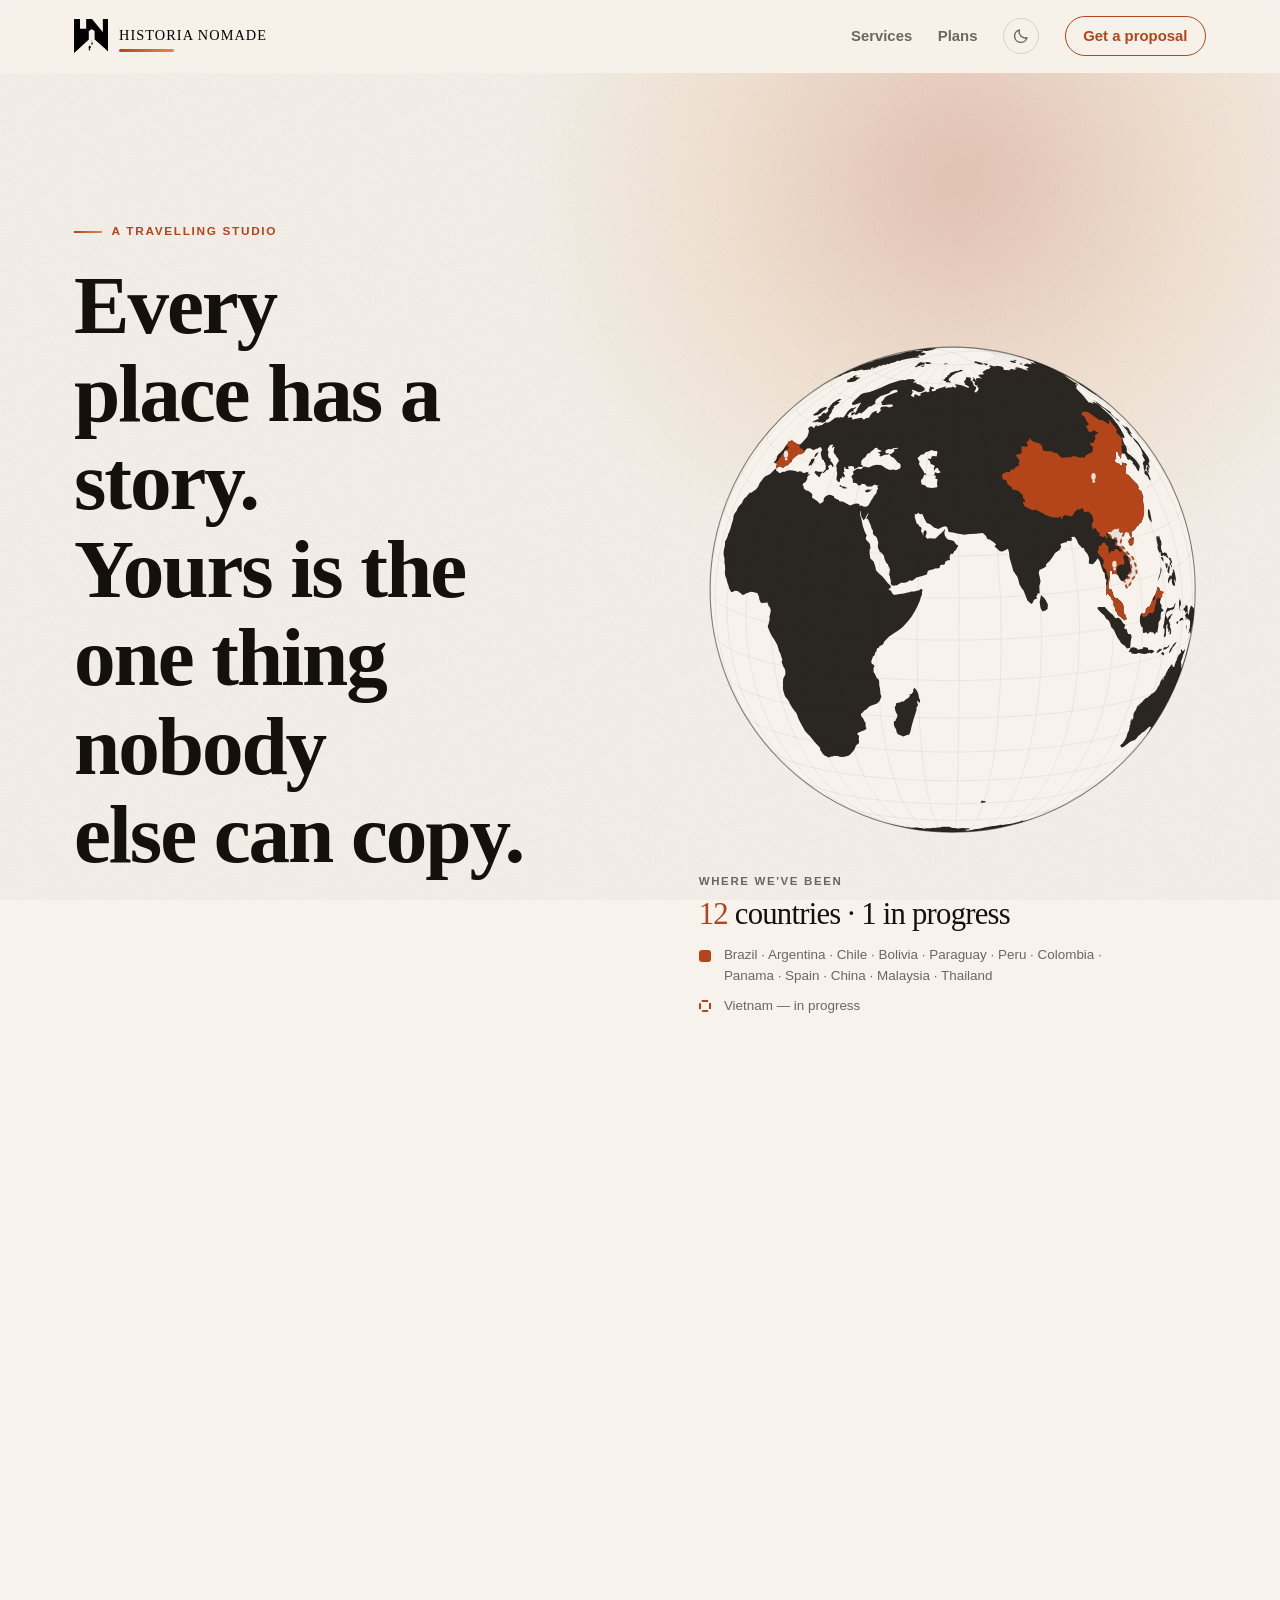
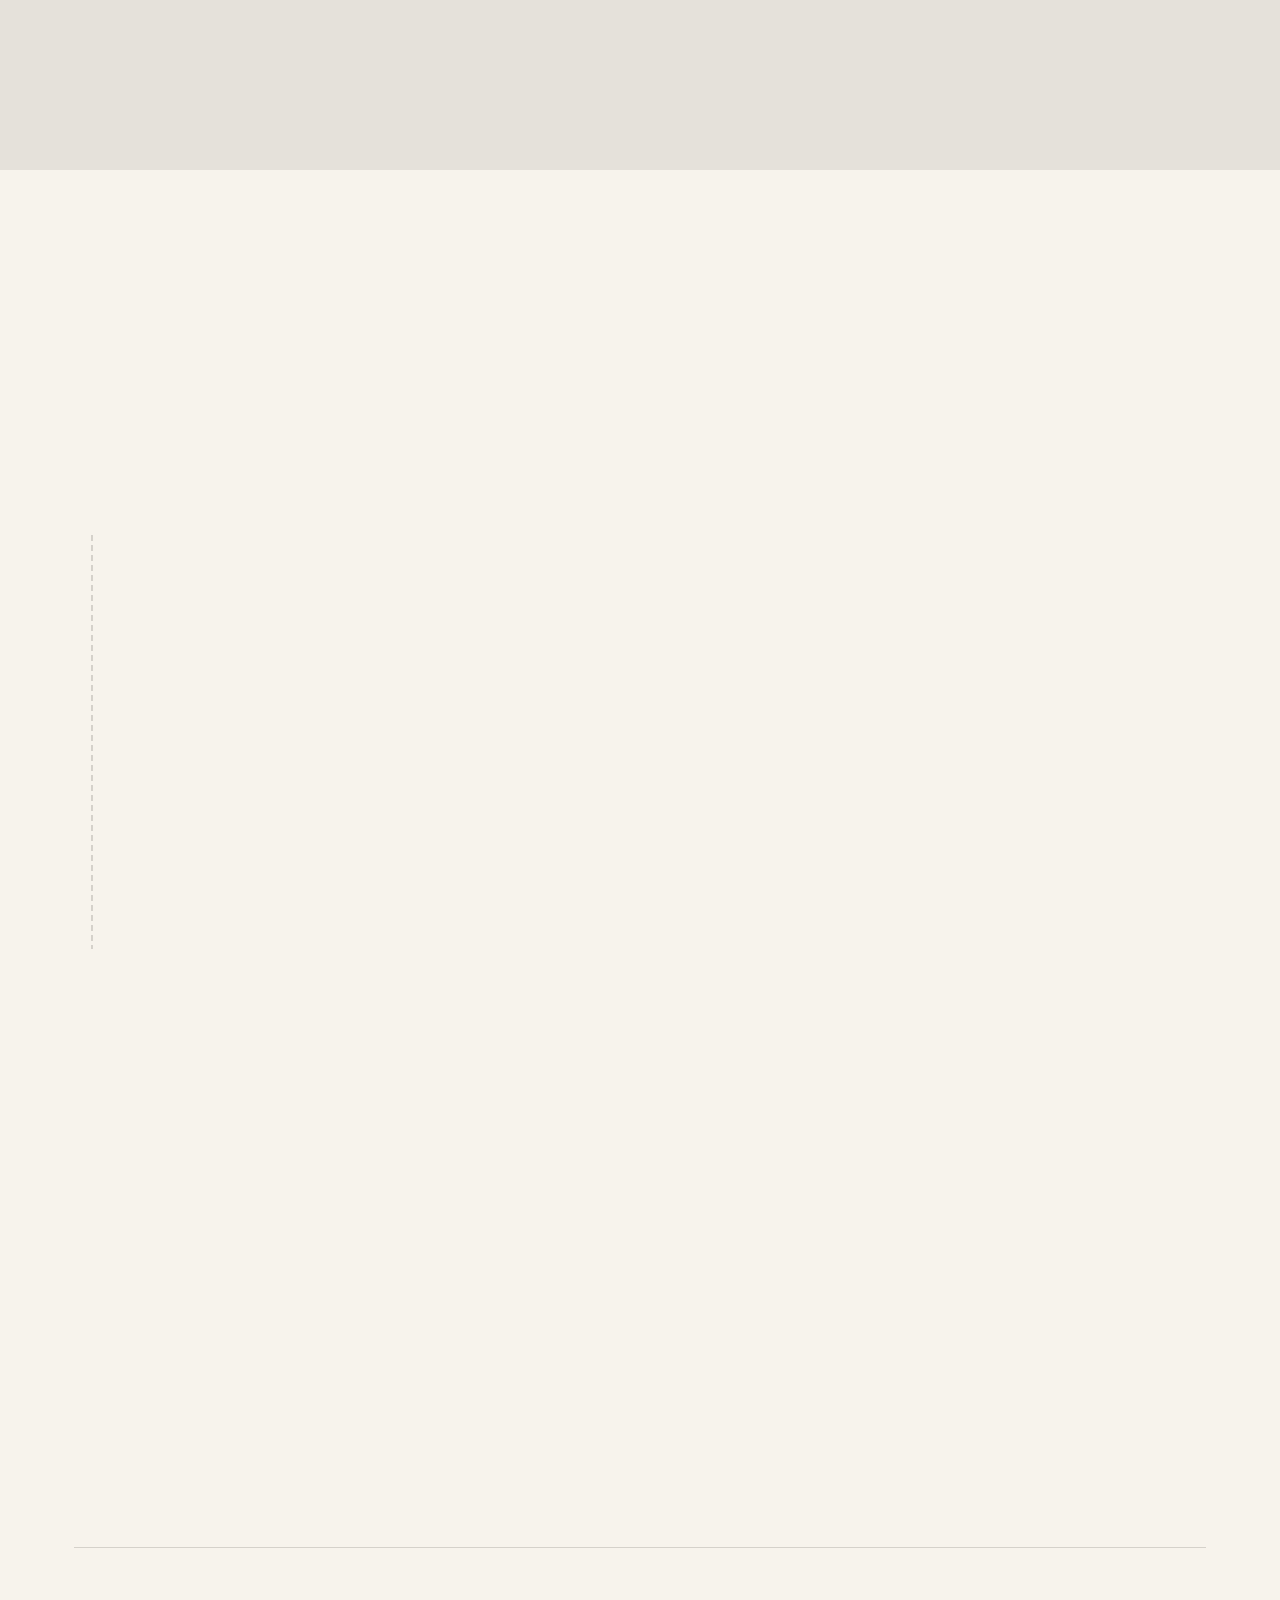
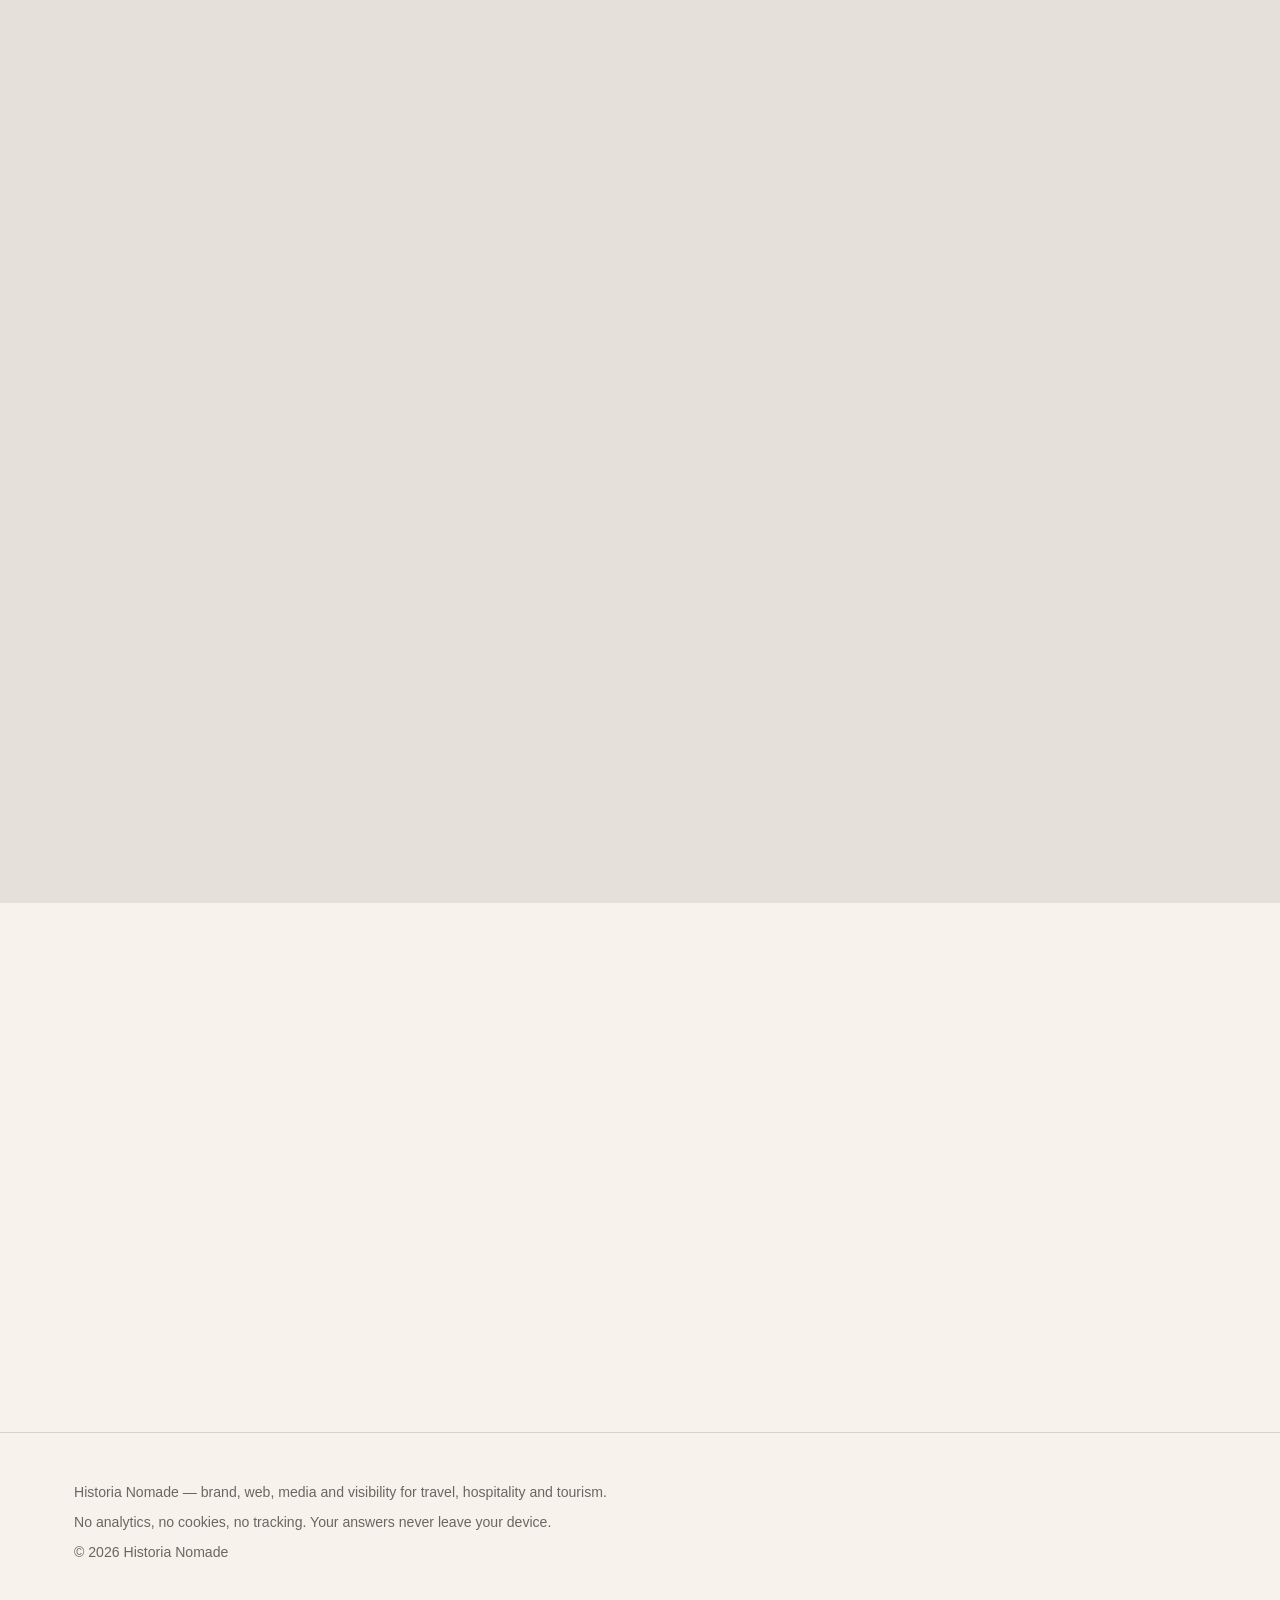
==== commit 0449831b: "Alinha copy e limpa estilos antigos" ====
--- a/index.html
+++ b/index.html
@@ -12,20 +12,20 @@
      tem que voltar vazio. -->
 <meta name="robots" content="noindex, nofollow">
 
-<title>Historia Nomade — Marketing studio for hotels, hostels and tourism</title>
-<meta name="description" content="Brand, website, social media and channel visibility for small hospitality. We turn what makes your property different into direct bookings. Fixed scope, fixed price, from US$500.">
+<title>Historia Nomade — Marketing studio for travel, hospitality and tourism</title>
+<meta name="description" content="Brand, website, social media and channel visibility for hotels, hostels, guesthouses, restaurants and tour operators. We turn what makes a place different into direct bookings. Fixed scope, fixed price, from US$500.">
 <link rel="canonical" href="https://nomadhistory.github.io/">
 
 <meta property="og:type" content="website">
-<meta property="og:title" content="Historia Nomade — Marketing studio for hotels, hostels and tourism">
-<meta property="og:description" content="Brand, website, social media and channel visibility for small hospitality. Fixed scope, fixed price, from US$500.">
+<meta property="og:title" content="Historia Nomade — Marketing studio for travel, hospitality and tourism">
+<meta property="og:description" content="Brand, website, social media and channel visibility for hotels, hostels, restaurants and tour operators. Fixed scope, fixed price, from US$500.">
 <meta property="og:url" content="https://nomadhistory.github.io/">
 <meta property="og:image" content="https://nomadhistory.github.io/og-image.png">
 <meta property="og:locale" content="en">
 
 <meta name="twitter:card" content="summary_large_image">
-<meta name="twitter:title" content="Historia Nomade — Marketing studio for hotels, hostels and tourism">
-<meta name="twitter:description" content="Brand, website, social media and channel visibility for small hospitality. Fixed scope, fixed price, from US$500.">
+<meta name="twitter:title" content="Historia Nomade — Marketing studio for travel, hospitality and tourism">
+<meta name="twitter:description" content="Brand, website, social media and channel visibility for hotels, hostels, restaurants and tour operators. Fixed scope, fixed price, from US$500.">
 <meta name="twitter:image" content="https://nomadhistory.github.io/og-image.png">
 
 <meta name="theme-color" content="#14100c">
--- a/styles-site.css
+++ b/styles-site.css
@@ -277,84 +277,6 @@
   gap: .8rem;
 }
 
-/* ---- serviços ---- */
-
-.service-grid {
-  display: grid;
-  grid-template-columns: repeat(auto-fit, minmax(320px, 1fr));
-  gap: 1.4rem;
-}
-
-.service {
-  position: relative;
-  background: var(--card);
-  border: var(--border) solid var(--line);
-  border-radius: var(--radius);
-  padding: 2rem;
-  box-shadow: var(--shadow);
-  overflow: hidden;
-  transition: transform var(--dur-fast) var(--ease),
-              box-shadow var(--dur-fast) var(--ease),
-              border-color var(--dur-fast) var(--ease);
-}
-/* Varredura de cor que sobe quando o cursor entra */
-.service::before {
-  content: "";
-  position: absolute;
-  inset: 0;
-  background: var(--gradient);
-  opacity: 0;
-  transform: translateY(101%);
-  transition: transform var(--dur) var(--ease), opacity var(--dur) var(--ease);
-  pointer-events: none;
-}
-.service:hover {
-  transform: translateY(-6px);
-  box-shadow: var(--shadow-lift);
-  border-color: transparent;
-}
-.service:hover::before { opacity: .07; transform: translateY(0); }
-
-.service > * { position: relative; z-index: 1; }
-
-.service .need {
-  font-family: var(--font-display);
-  font-size: clamp(1.3rem, 2vw, 1.6rem);
-  line-height: 1.16;
-  letter-spacing: var(--tracking-display);
-  color: var(--ink);
-  margin: 0 0 .5rem;
-}
-.service .service-name {
-  font-size: .74rem;
-  font-weight: 700;
-  letter-spacing: var(--tracking-eyebrow);
-  text-transform: uppercase;
-  color: var(--accent);
-  margin: 0 0 1.1rem;
-}
-.service p { color: var(--ink-soft); font-size: .96rem; }
-.service ul {
-  margin-top: 1.3rem;
-  border-top: var(--border) solid var(--line);
-  padding-top: 1.3rem;
-}
-.service li {
-  position: relative;
-  padding-left: 1.5rem;
-  font-size: .92rem;
-  margin-bottom: .6rem;
-  color: var(--ink-soft);
-}
-.service li::before {
-  content: "→";
-  position: absolute;
-  left: 0;
-  color: var(--accent);
-  transition: transform var(--dur-fast) var(--ease);
-}
-.service:hover li::before { transform: translateX(3px); }
-
 /* ---- equipe ---- */
 
 .team-grid {
@@ -531,52 +453,6 @@
   font-size: 1rem;
   max-width: 68ch;
 }
-
-.case-grid {
-  display: grid;
-  grid-template-columns: repeat(auto-fit, minmax(320px, 1fr));
-  gap: 1.4rem;
-}
-.case {
-  background: var(--card);
-  border: var(--border) solid var(--line);
-  border-radius: var(--radius);
-  padding: 2rem;
-  box-shadow: var(--shadow);
-  transition: transform var(--dur-fast) var(--ease), box-shadow var(--dur-fast) var(--ease);
-}
-.case:hover { transform: translateY(-6px); box-shadow: var(--shadow-lift); }
-.case .case-meta {
-  font-size: .74rem;
-  text-transform: uppercase;
-  letter-spacing: var(--tracking-eyebrow);
-  color: var(--accent);
-  font-weight: 700;
-}
-.case h3 {
-  margin: .4rem 0 .9rem;
-  font-family: var(--font-display);
-  font-size: 1.5rem;
-  letter-spacing: var(--tracking-display);
-}
-.case p { font-size: .95rem; color: var(--ink-soft); }
-.case .case-results {
-  margin-top: 1.2rem;
-  border-top: var(--border) solid var(--line);
-  padding-top: 1.2rem;
-}
-.case .case-results li { font-weight: 620; font-size: .96rem; margin-bottom: .4rem; }
-
-.case-link {
-  display: inline-block;
-  margin-top: 1.3rem;
-  font-size: .93rem;
-  font-weight: 620;
-  color: var(--accent);
-  text-decoration: none;
-  transition: transform var(--dur-fast) var(--ease);
-}
-.case-link:hover { transform: translateX(3px); }
 
 /* ---- formulário ---- */
 
--- a/styles-services.css
+++ b/styles-services.css
@@ -1,117 +1,171 @@
 /* ============================================================
-   SERVICES — quatro entradas quadradas, numeradas e sem fotos.
+   SERVICES — o guia de campo.
+
+   Sem cards: entradas separadas por fio, foto alternando de lado, o
+   problema em corpo grande de display e o que entregamos numa lista
+   marcada com a pegada do logo. Mesmo vocabulário do globo do hero —
+   massa, vazio e pegada.
+
+   Consome só os tokens de styles-base.css.
    ============================================================ */
 
-.service-grid {
+/* O reset de styles-base.css só cobre `ul`, então o `ol` chega aqui com
+   recuo, margem e marcador do navegador. */
+/* Quatro capítulos lado a lado, como etapas de uma história. Cada um é
+   um quadradinho na mesma altura; a numeração grande costura a leitura
+   como página de livro. */
+.field-guide {
+  margin: 0;
+  padding: 0;
+  list-style: none;
   display: grid;
-  grid-template-columns: repeat(4, minmax(0, 1fr));
-  gap: 1rem;
+  grid-template-columns: repeat(4, 1fr);
+  gap: clamp(.9rem, 1.6vw, 1.4rem);
+  counter-reset: entry;
 }
 
-.service-entry {
-  position: relative;
+.entry {
   display: flex;
   flex-direction: column;
-  aspect-ratio: 1;
-  min-width: 0;
-  padding: clamp(1.25rem, 2.2vw, 2rem);
-  background: var(--card);
+  padding: clamp(1.5rem, 2.4vw, 2.1rem);
   border: var(--border) solid var(--line);
-  border-radius: var(--radius);
-  box-shadow: var(--shadow);
-  overflow: hidden;
-  transition: transform var(--dur-fast) var(--ease),
-              box-shadow var(--dur-fast) var(--ease),
-              border-color var(--dur-fast) var(--ease);
+  border-radius: var(--radius-sm);
+  background: var(--paper-alt);
+  transition: border-color var(--dur) var(--ease), transform var(--dur) var(--ease);
+}
+.entry-body { display: flex; flex-direction: column; flex: 1; }
+.entry:hover {
+  border-color: color-mix(in srgb, var(--accent) 45%, var(--line));
+  transform: translateY(-3px);
 }
 
-.service-entry::before {
+/* ---- o espaço da foto ---- */
+
+.entry-art { position: relative; }
+
+.slot {
+  position: relative;
+  aspect-ratio: 3 / 2;
+  overflow: hidden;
+  border-radius: var(--radius-sm);
+  border: var(--border) solid var(--line);
+  background: var(--paper-alt);
+  display: grid;
+  place-items: center;
+}
+
+/* Vazio: listras discretas e uma etiqueta em monoespaçada dizendo o
+   que vai ali. Ninguém confunde com decoração. */
+.slot.is-empty {
+  background-image: repeating-linear-gradient(
+    128deg,
+    transparent 0 11px,
+    color-mix(in srgb, var(--ink) 7%, transparent) 11px 12px
+  );
+}
+.slot.is-empty span {
+  font-family: ui-monospace, SFMono-Regular, Menlo, Consolas, monospace;
+  font-size: .71rem;
+  line-height: 1.5;
+  letter-spacing: .02em;
+  color: var(--ink-soft);
+  text-align: center;
+  padding: 0 1.4rem;
+  text-wrap: pretty;
+}
+
+.slot img {
+  position: absolute;
+  inset: 0;
+  width: 100%;
+  height: 100%;
+  object-fit: cover;
+  display: block;
+  transition: transform 1.2s var(--ease);
+}
+.entry:hover .slot img { transform: scale(1.04); }
+
+/* Véu quente por cima da foto, igual ao das fotos da equipe: costura
+   qualquer imagem na paleta da marca. */
+.slot:not(.is-empty)::after {
   content: "";
   position: absolute;
   inset: 0;
-  background: var(--gradient);
-  opacity: 0;
-  transform: translateY(101%);
-  transition: transform var(--dur) var(--ease), opacity var(--dur) var(--ease);
   pointer-events: none;
+  background: linear-gradient(
+    180deg,
+    transparent 52%,
+    color-mix(in srgb, var(--brand-accent) 15%, transparent) 100%
+  );
 }
 
-.service-entry:hover {
-  transform: translateY(-6px);
-  box-shadow: var(--shadow-lift);
-  border-color: transparent;
-}
-
-.service-entry:hover::before {
-  opacity: .07;
-  transform: translateY(0);
-}
-
-.service-entry > * {
-  position: relative;
-  z-index: 1;
-}
+/* ---- o texto da entrada ---- */
 
 .entry-index {
   display: block;
-  margin-bottom: auto;
-  font-family: var(--font-text);
-  font-size: .74rem;
-  font-weight: 700;
-  letter-spacing: var(--tracking-eyebrow);
-  color: var(--accent);
+  font-family: var(--font-display);
+  font-size: clamp(2rem, 3.4vw, 2.9rem);
+  font-weight: 400;
+  line-height: 1;
+  letter-spacing: var(--tracking-display);
+  color: color-mix(in srgb, var(--accent) 65%, var(--ink-soft));
+  margin-bottom: 1.1rem;
 }
 
 .entry-name {
-  max-width: 10ch;
-  margin: 0 0 1rem;
+  font-family: var(--font-display);
+  font-size: clamp(1.5rem, 2.85vw, 2.3rem);
+  line-height: 1.12;
+  letter-spacing: var(--tracking-display);
   color: var(--ink);
-  font-family: var(--font-display);
-  font-size: clamp(1.35rem, 2.5vw, 2rem);
-  line-height: 1.05;
-  letter-spacing: var(--tracking-display);
+  margin: 0 0 1.3rem;
+  text-wrap: pretty;
 }
 
-.service-entry ul {
-  margin: 0;
-  padding-top: 1rem;
+.entry-list {
+  display: grid;
+  gap: .6rem;
+  margin-top: auto;
   border-top: var(--border) solid var(--line);
+  padding-top: 1.2rem;
+}
+.entry-list li {
+  display: grid;
+  grid-template-columns: 13px 1fr;
+  gap: .8rem;
+  align-items: start;
+  font-size: .82rem;
+  line-height: 1.5;
+  color: var(--ink-soft);
+  text-wrap: pretty;
 }
 
-.service-entry li {
-  position: relative;
-  margin-bottom: .45rem;
-  padding-left: 1.15rem;
-  color: var(--ink-soft);
-  font-size: .82rem;
-  line-height: 1.35;
+/* A pegada do logo como marcador. Ela dá um passo à frente quando o
+   cursor entra na entrada — o mesmo gesto da marca no cabeçalho. */
+.foot-mark {
+  width: 13px;
+  height: auto;
+  margin-top: .38rem;
+  fill: var(--accent);
+  opacity: .85;
+  transition: transform var(--dur) var(--ease);
+}
+.entry:hover .foot-mark { transform: translateY(-2px); }
+.entry-list li:nth-child(even) .foot-mark { transform: scaleX(-1); }
+.entry:hover .entry-list li:nth-child(even) .foot-mark {
+  transform: scaleX(-1) translateY(-2px);
 }
 
-.service-entry li::before {
-  content: "→";
-  position: absolute;
-  left: 0;
-  color: var(--accent);
-  transition: transform var(--dur-fast) var(--ease);
+@media (max-width: 980px) {
+  .field-guide { grid-template-columns: repeat(2, 1fr); }
+}
+@media (max-width: 560px) {
+  .field-guide { grid-template-columns: 1fr; }
 }
 
-.service-entry:hover li::before {
-  transform: translateX(3px);
+@media (prefers-reduced-motion: reduce) {
+  .foot-mark { transition: none; }
+  .entry:hover { transform: none; }
+  .entry:hover .foot-mark { transform: none; }
+  .entry:hover .entry-list li:nth-child(even) .foot-mark { transform: scaleX(-1); }
 }
-
-@media (max-width: 900px) {
-  .service-grid {
-    grid-template-columns: repeat(2, minmax(0, 1fr));
-  }
-}
-
-@media (max-width: 560px) {
-  .service-grid {
-    grid-template-columns: 1fr;
-  }
-
-  .service-entry {
-    aspect-ratio: auto;
-    min-height: 18rem;
-  }
-}
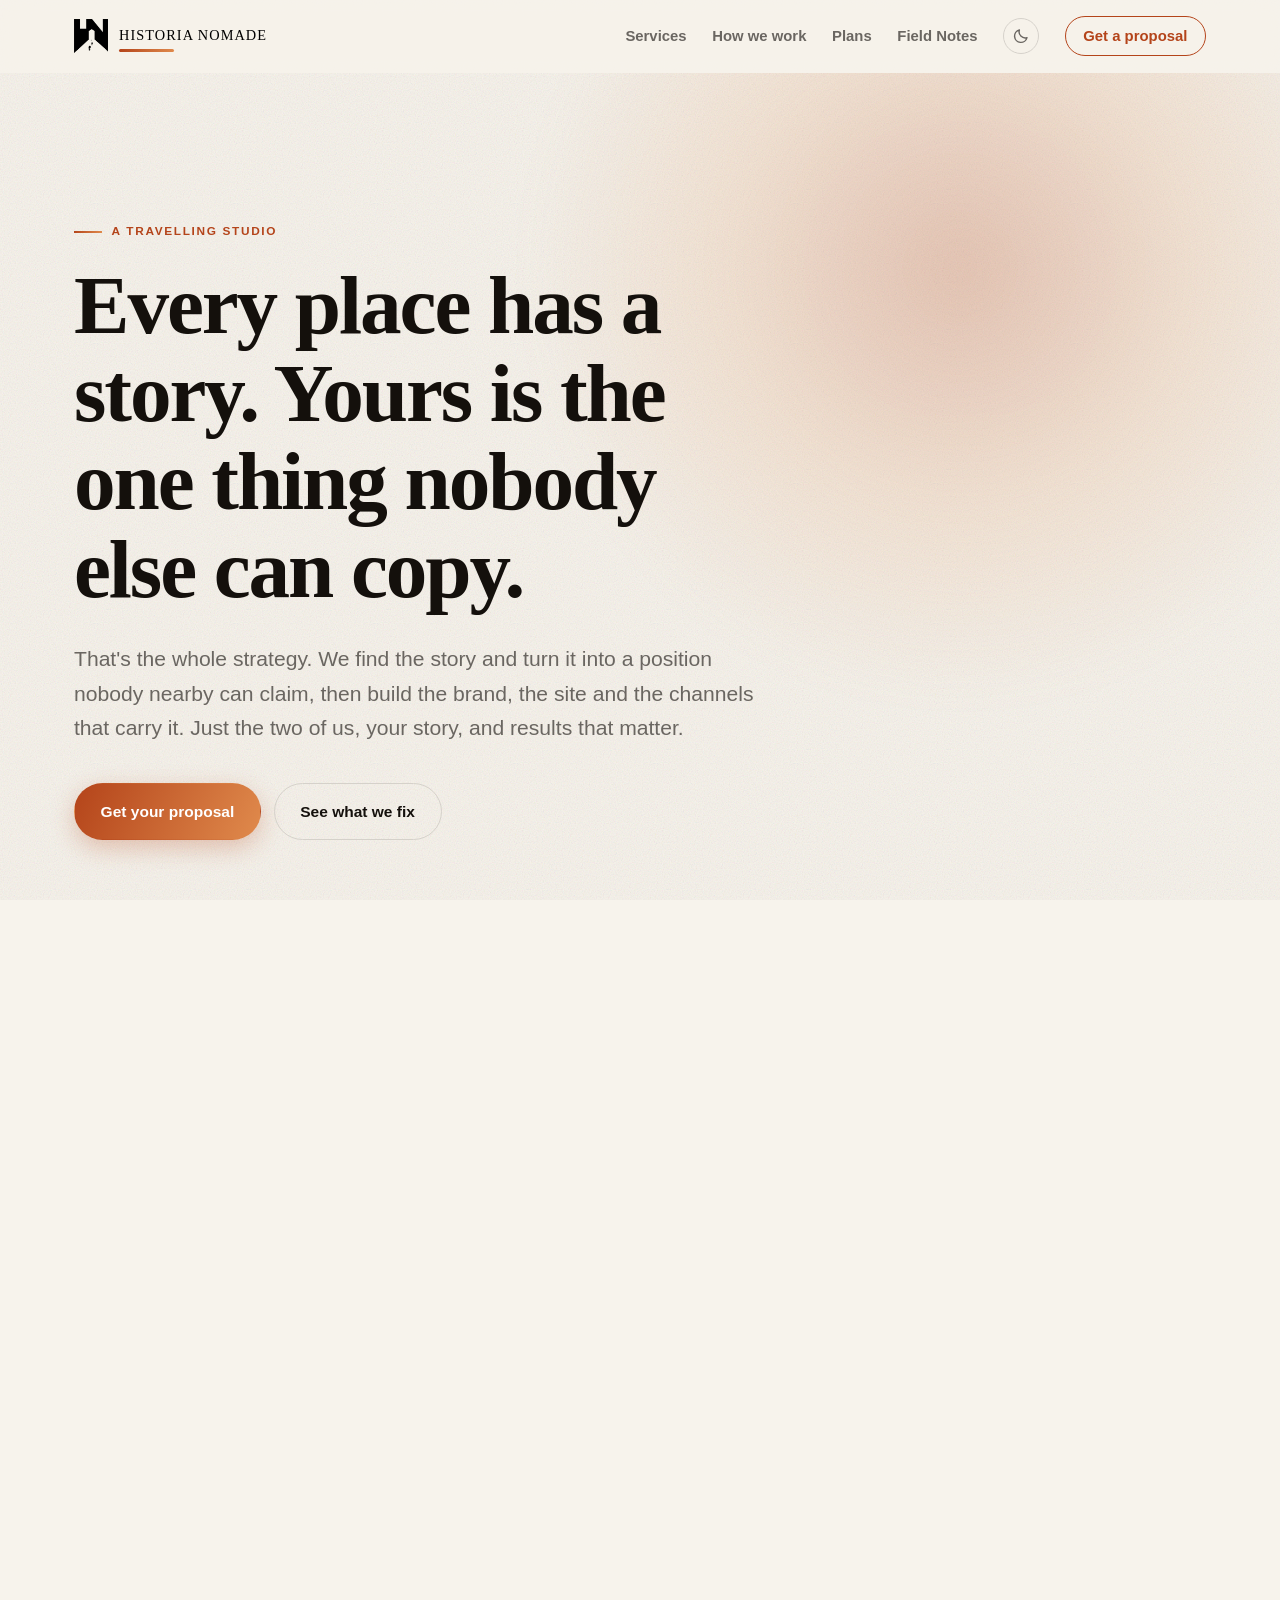
==== commit d4f4bd93: "Add Field Notes blog" ====
--- a/index.html
+++ b/index.html
@@ -12,20 +12,20 @@
      tem que voltar vazio. -->
 <meta name="robots" content="noindex, nofollow">
 
-<title>Historia Nomade — Marketing studio for travel, hospitality and tourism</title>
-<meta name="description" content="Brand, website, social media and channel visibility for hotels, hostels, guesthouses, restaurants and tour operators. We turn what makes a place different into direct bookings. Fixed scope, fixed price, from US$500.">
+<title>Historia Nomade — Marketing studio for hotels, hostels and tourism</title>
+<meta name="description" content="Brand, website, social media and channel visibility for small hospitality. We turn what makes your property different into direct bookings. Fixed scope, fixed price, from US$500.">
 <link rel="canonical" href="https://nomadhistory.github.io/">
 
 <meta property="og:type" content="website">
-<meta property="og:title" content="Historia Nomade — Marketing studio for travel, hospitality and tourism">
-<meta property="og:description" content="Brand, website, social media and channel visibility for hotels, hostels, restaurants and tour operators. Fixed scope, fixed price, from US$500.">
+<meta property="og:title" content="Historia Nomade — Marketing studio for hotels, hostels and tourism">
+<meta property="og:description" content="Brand, website, social media and channel visibility for small hospitality. Fixed scope, fixed price, from US$500.">
 <meta property="og:url" content="https://nomadhistory.github.io/">
 <meta property="og:image" content="https://nomadhistory.github.io/og-image.png">
 <meta property="og:locale" content="en">
 
 <meta name="twitter:card" content="summary_large_image">
-<meta name="twitter:title" content="Historia Nomade — Marketing studio for travel, hospitality and tourism">
-<meta name="twitter:description" content="Brand, website, social media and channel visibility for hotels, hostels, restaurants and tour operators. Fixed scope, fixed price, from US$500.">
+<meta name="twitter:title" content="Historia Nomade — Marketing studio for hotels, hostels and tourism">
+<meta name="twitter:description" content="Brand, website, social media and channel visibility for small hospitality. Fixed scope, fixed price, from US$500.">
 <meta name="twitter:image" content="https://nomadhistory.github.io/og-image.png">
 
 <meta name="theme-color" content="#14100c">
@@ -34,11 +34,7 @@
 <link rel="apple-touch-icon" sizes="180x180" href="assets/favicon-180.png">
 <link rel="stylesheet" href="styles-base.css">
 <link rel="stylesheet" href="styles-site.css">
-<link rel="stylesheet" href="styles-services.css">
-<link rel="stylesheet" href="styles-plans.css">
 <link rel="stylesheet" href="styles-motion.css">
-<!-- Bloco "Where we've been" do hero (globo + legenda) -->
-<link rel="stylesheet" href="styles-globe.css">
 
 <!-- Único script no <head>: carimba o tema escolhido antes da
      primeira pintura, senão a página pisca no tema errado. -->
@@ -85,7 +81,9 @@
     </a>
     <nav class="site-nav" aria-label="Main">
       <a href="#services">Services</a>
+      <a href="#method">How we work</a>
       <a href="#packages">Plans</a>
+      <a href="blog/">Field Notes</a>
       <button class="theme-toggle" type="button" data-theme-toggle aria-pressed="false" aria-label="Switch theme" title="Switch theme">
         <svg class="icon-sun" viewBox="0 0 24 24" width="18" height="18" fill="none" stroke="currentColor" stroke-width="1.9" stroke-linecap="round" aria-hidden="true">
           <circle cx="12" cy="12" r="4.2"></circle>
@@ -113,6 +111,8 @@
 
   <section class="section" id="method" aria-labelledby="method-title"></section>
 
+  <section class="section section-alt" id="cases" aria-labelledby="cases-title"></section>
+
   <section class="section" id="packages" aria-labelledby="packages-title"></section>
 
   <section class="section section-alt" id="proposal" aria-labelledby="proposal-title"></section>
@@ -129,14 +129,5 @@
 <script src="js/site.js"></script>
 <script src="js/proposal.js"></script>
 <script src="js/motion.js"></script>
-
-<!-- Globo do hero. Vem depois do site.js porque desenha dentro dos
-     contêineres que ele cria. Tudo local: a CSP do site não permite
-     script de fora do domínio, e a geometria chega como script
-     (window.WORLD_110M) e não por fetch, pra manter connect-src 'none'. -->
-<script src="assets/lib/d3.min.js"></script>
-<script src="assets/lib/topojson-client.min.js"></script>
-<script src="assets/world-110m.js"></script>
-<script src="js/hero-globe.js"></script>
 </body>
 </html>
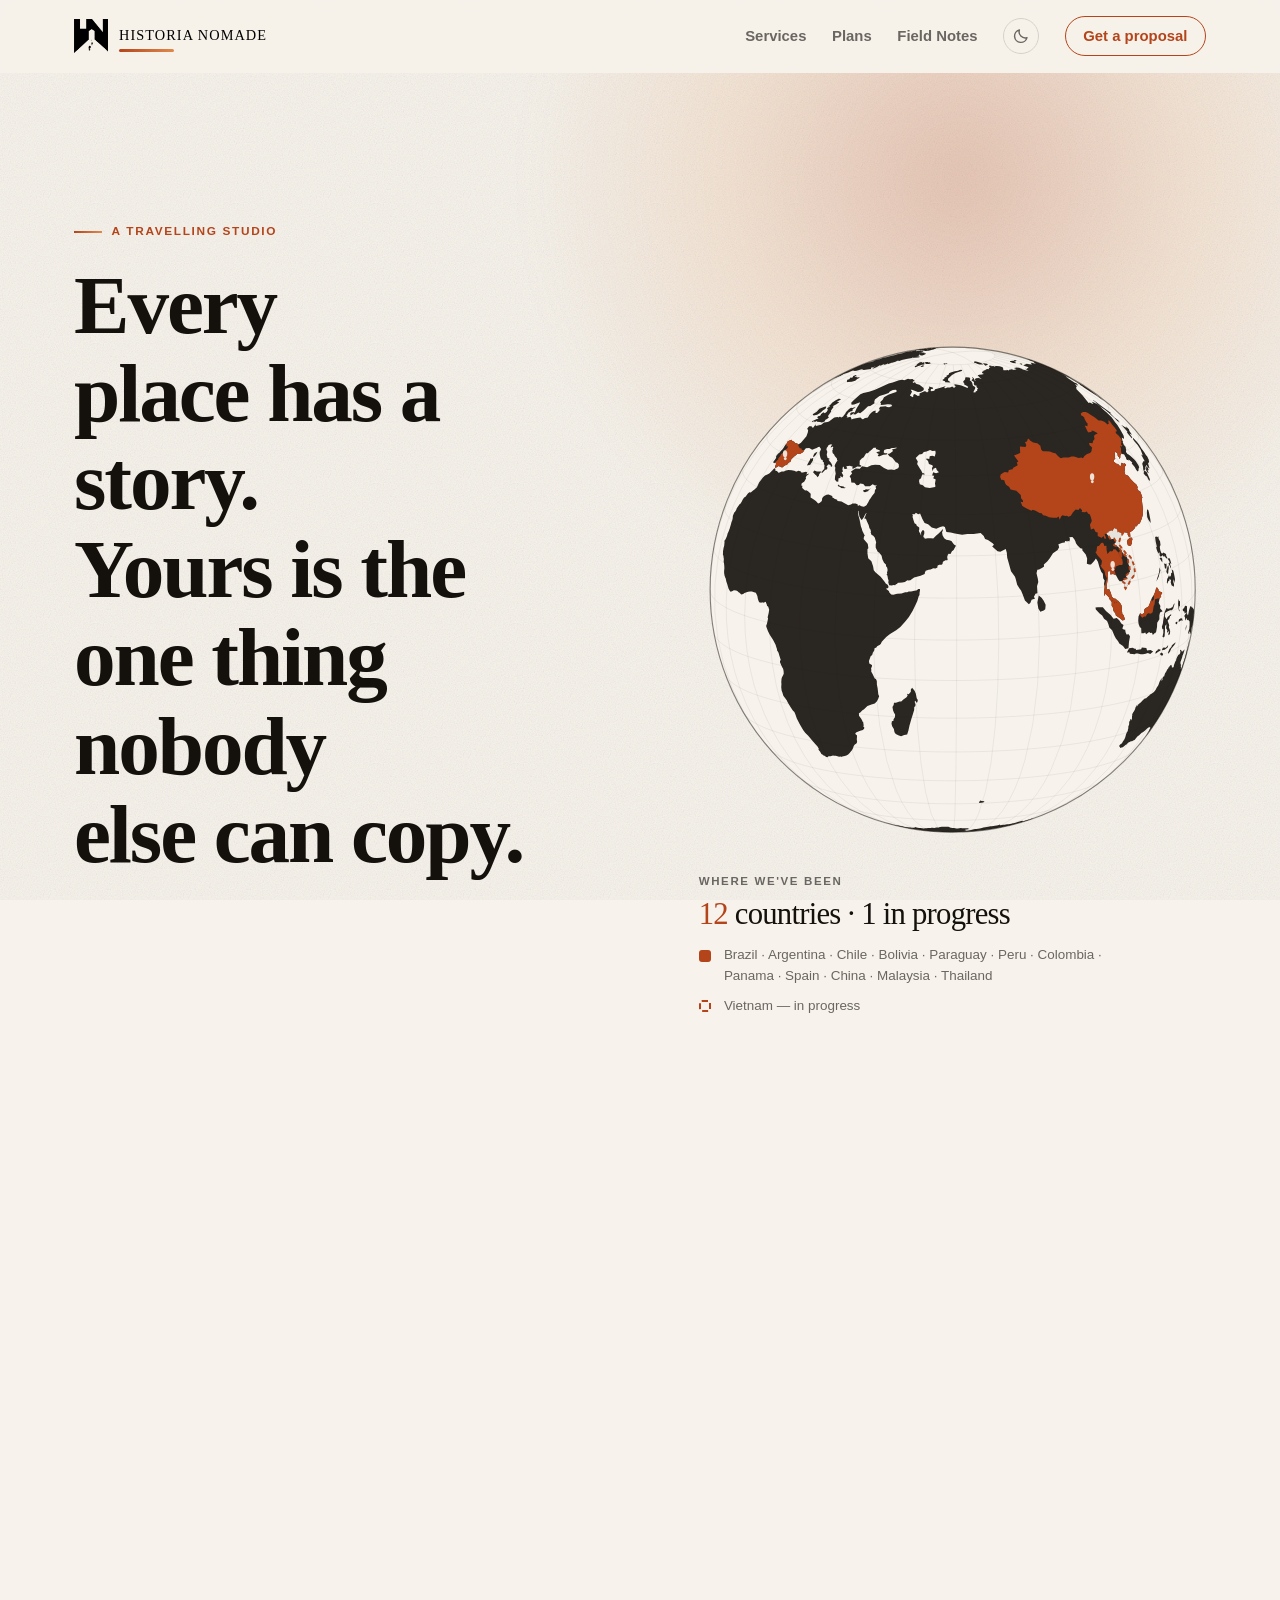
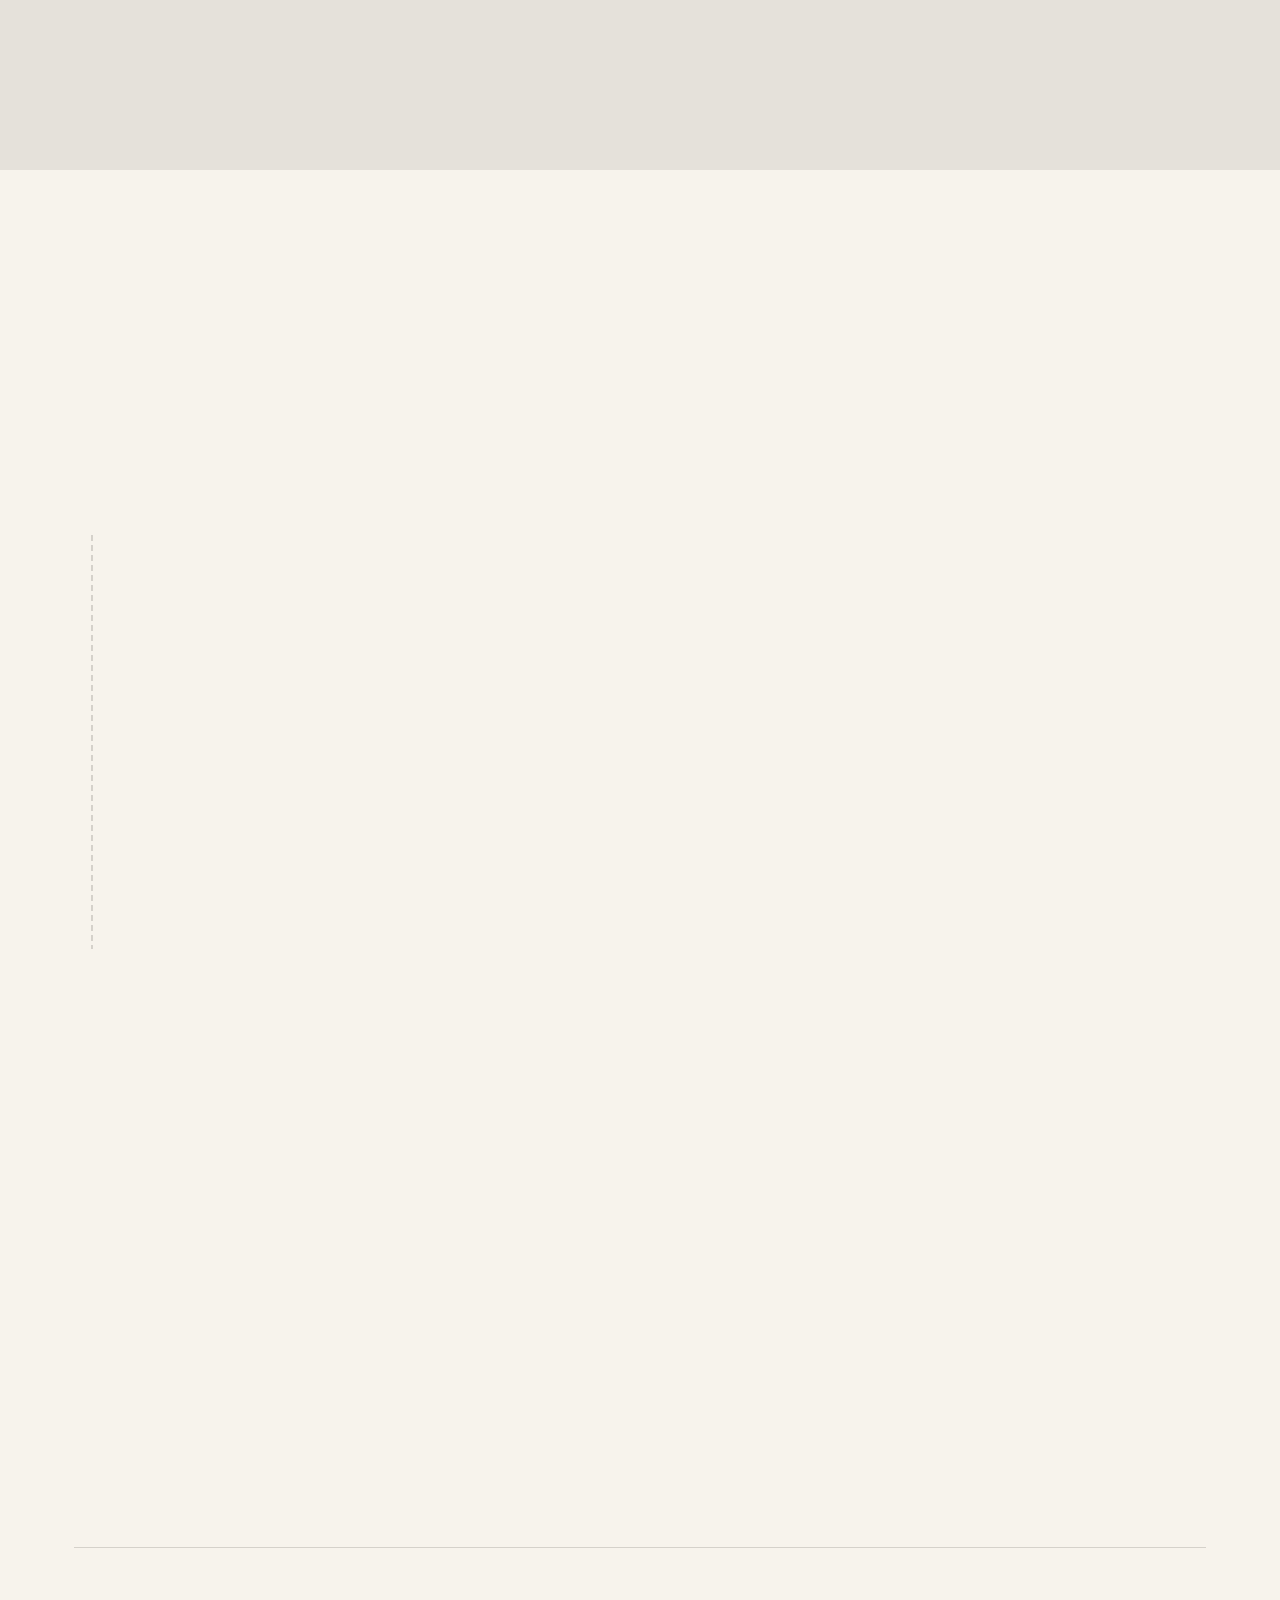
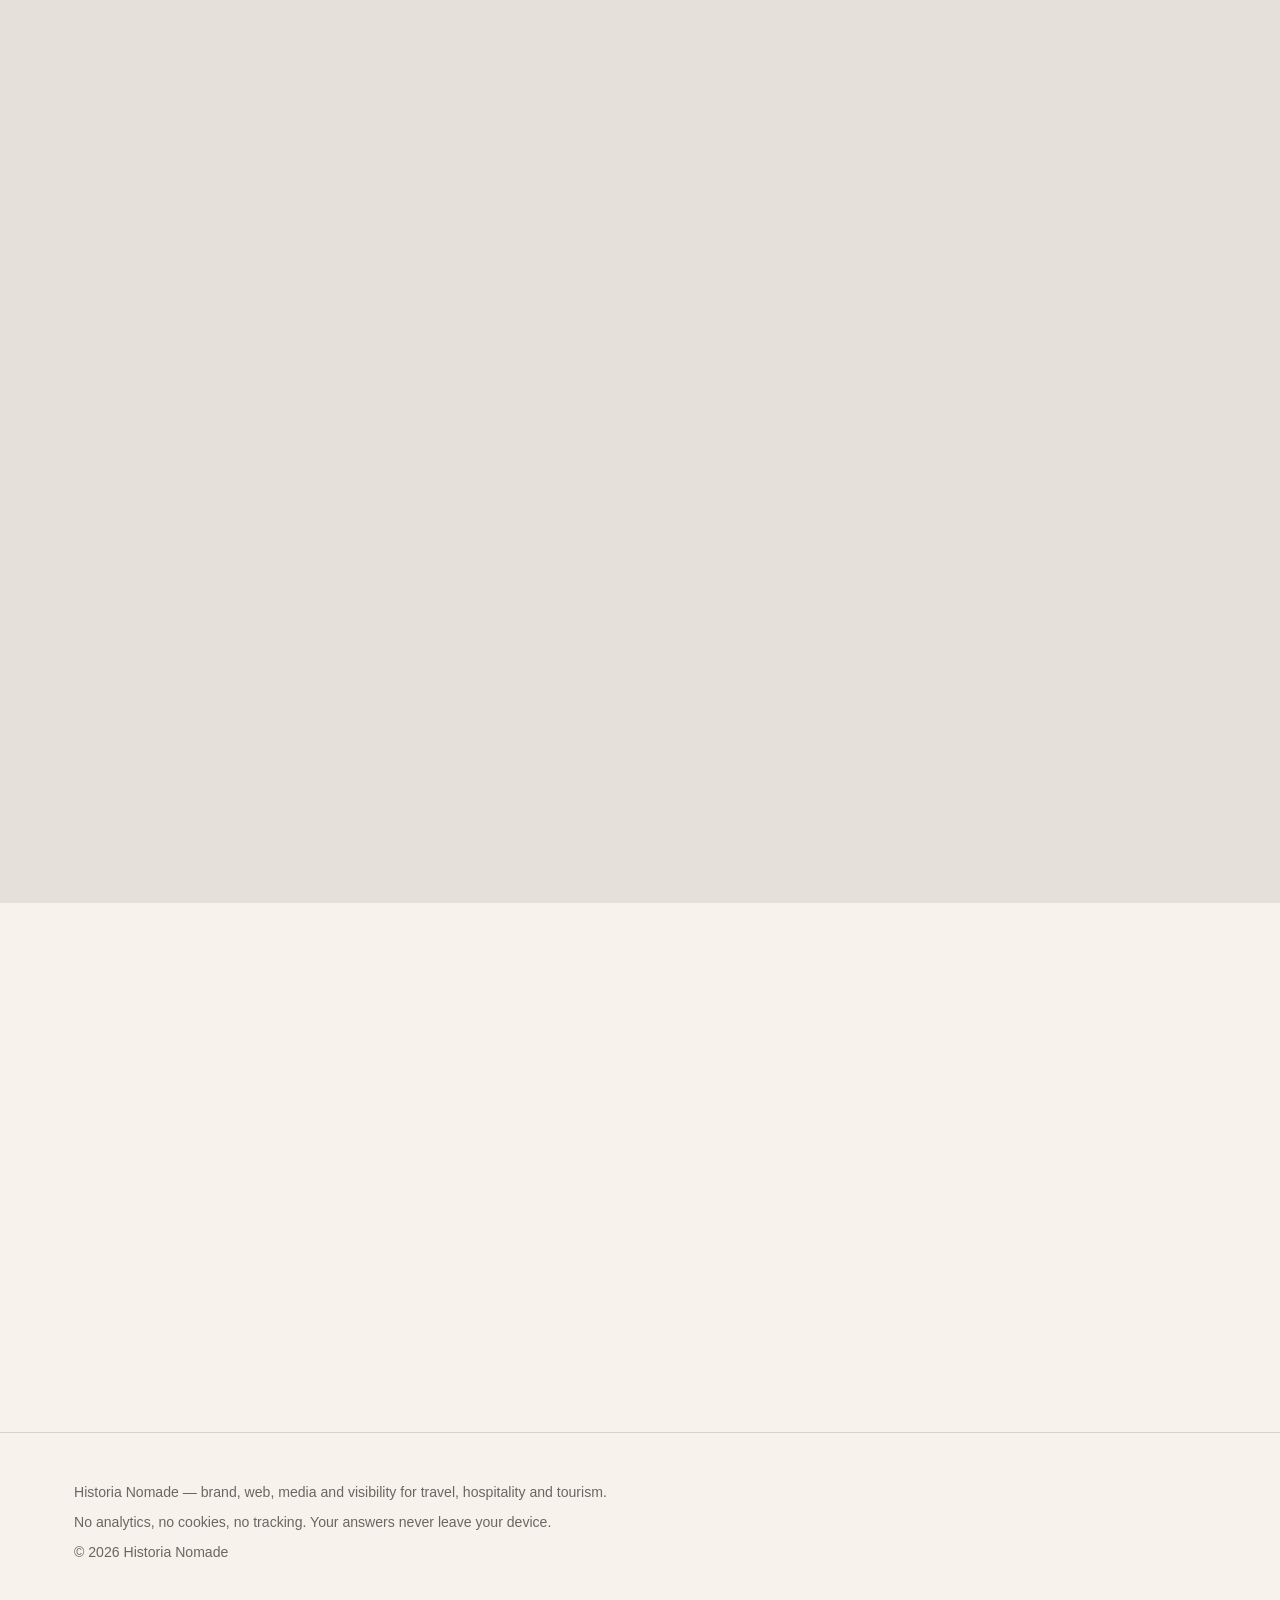
==== commit d2c833b1: "Merge remote-tracking branch 'origin/main' into codex/journal-blog" ====
--- a/index.html
+++ b/index.html
@@ -12,20 +12,20 @@
      tem que voltar vazio. -->
 <meta name="robots" content="noindex, nofollow">
 
-<title>Historia Nomade — Marketing studio for hotels, hostels and tourism</title>
-<meta name="description" content="Brand, website, social media and channel visibility for small hospitality. We turn what makes your property different into direct bookings. Fixed scope, fixed price, from US$500.">
+<title>Historia Nomade — Marketing studio for travel, hospitality and tourism</title>
+<meta name="description" content="Brand, website, social media and channel visibility for hotels, hostels, guesthouses, restaurants and tour operators. We turn what makes a place different into direct bookings. Fixed scope, fixed price, from US$500.">
 <link rel="canonical" href="https://nomadhistory.github.io/">
 
 <meta property="og:type" content="website">
-<meta property="og:title" content="Historia Nomade — Marketing studio for hotels, hostels and tourism">
-<meta property="og:description" content="Brand, website, social media and channel visibility for small hospitality. Fixed scope, fixed price, from US$500.">
+<meta property="og:title" content="Historia Nomade — Marketing studio for travel, hospitality and tourism">
+<meta property="og:description" content="Brand, website, social media and channel visibility for hotels, hostels, restaurants and tour operators. Fixed scope, fixed price, from US$500.">
 <meta property="og:url" content="https://nomadhistory.github.io/">
 <meta property="og:image" content="https://nomadhistory.github.io/og-image.png">
 <meta property="og:locale" content="en">
 
 <meta name="twitter:card" content="summary_large_image">
-<meta name="twitter:title" content="Historia Nomade — Marketing studio for hotels, hostels and tourism">
-<meta name="twitter:description" content="Brand, website, social media and channel visibility for small hospitality. Fixed scope, fixed price, from US$500.">
+<meta name="twitter:title" content="Historia Nomade — Marketing studio for travel, hospitality and tourism">
+<meta name="twitter:description" content="Brand, website, social media and channel visibility for hotels, hostels, restaurants and tour operators. Fixed scope, fixed price, from US$500.">
 <meta name="twitter:image" content="https://nomadhistory.github.io/og-image.png">
 
 <meta name="theme-color" content="#14100c">
@@ -34,7 +34,11 @@
 <link rel="apple-touch-icon" sizes="180x180" href="assets/favicon-180.png">
 <link rel="stylesheet" href="styles-base.css">
 <link rel="stylesheet" href="styles-site.css">
+<link rel="stylesheet" href="styles-services.css">
+<link rel="stylesheet" href="styles-plans.css">
 <link rel="stylesheet" href="styles-motion.css">
+<!-- Bloco "Where we've been" do hero (globo + legenda) -->
+<link rel="stylesheet" href="styles-globe.css">
 
 <!-- Único script no <head>: carimba o tema escolhido antes da
      primeira pintura, senão a página pisca no tema errado. -->
@@ -81,7 +85,6 @@
     </a>
     <nav class="site-nav" aria-label="Main">
       <a href="#services">Services</a>
-      <a href="#method">How we work</a>
       <a href="#packages">Plans</a>
       <a href="blog/">Field Notes</a>
       <button class="theme-toggle" type="button" data-theme-toggle aria-pressed="false" aria-label="Switch theme" title="Switch theme">
@@ -111,8 +114,6 @@
 
   <section class="section" id="method" aria-labelledby="method-title"></section>
 
-  <section class="section section-alt" id="cases" aria-labelledby="cases-title"></section>
-
   <section class="section" id="packages" aria-labelledby="packages-title"></section>
 
   <section class="section section-alt" id="proposal" aria-labelledby="proposal-title"></section>
@@ -129,5 +130,14 @@
 <script src="js/site.js"></script>
 <script src="js/proposal.js"></script>
 <script src="js/motion.js"></script>
+
+<!-- Globo do hero. Vem depois do site.js porque desenha dentro dos
+     contêineres que ele cria. Tudo local: a CSP do site não permite
+     script de fora do domínio, e a geometria chega como script
+     (window.WORLD_110M) e não por fetch, pra manter connect-src 'none'. -->
+<script src="assets/lib/d3.min.js"></script>
+<script src="assets/lib/topojson-client.min.js"></script>
+<script src="assets/world-110m.js"></script>
+<script src="js/hero-globe.js"></script>
 </body>
 </html>
--- a/styles-services.css
+++ b/styles-services.css
@@ -0,0 +1,171 @@
+/* ============================================================
+   SERVICES — o guia de campo.
+
+   Sem cards: entradas separadas por fio, foto alternando de lado, o
+   problema em corpo grande de display e o que entregamos numa lista
+   marcada com a pegada do logo. Mesmo vocabulário do globo do hero —
+   massa, vazio e pegada.
+
+   Consome só os tokens de styles-base.css.
+   ============================================================ */
+
+/* O reset de styles-base.css só cobre `ul`, então o `ol` chega aqui com
+   recuo, margem e marcador do navegador. */
+/* Quatro capítulos lado a lado, como etapas de uma história. Cada um é
+   um quadradinho na mesma altura; a numeração grande costura a leitura
+   como página de livro. */
+.field-guide {
+  margin: 0;
+  padding: 0;
+  list-style: none;
+  display: grid;
+  grid-template-columns: repeat(4, 1fr);
+  gap: clamp(.9rem, 1.6vw, 1.4rem);
+  counter-reset: entry;
+}
+
+.entry {
+  display: flex;
+  flex-direction: column;
+  padding: clamp(1.5rem, 2.4vw, 2.1rem);
+  border: var(--border) solid var(--line);
+  border-radius: var(--radius-sm);
+  background: var(--paper-alt);
+  transition: border-color var(--dur) var(--ease), transform var(--dur) var(--ease);
+}
+.entry-body { display: flex; flex-direction: column; flex: 1; }
+.entry:hover {
+  border-color: color-mix(in srgb, var(--accent) 45%, var(--line));
+  transform: translateY(-3px);
+}
+
+/* ---- o espaço da foto ---- */
+
+.entry-art { position: relative; }
+
+.slot {
+  position: relative;
+  aspect-ratio: 3 / 2;
+  overflow: hidden;
+  border-radius: var(--radius-sm);
+  border: var(--border) solid var(--line);
+  background: var(--paper-alt);
+  display: grid;
+  place-items: center;
+}
+
+/* Vazio: listras discretas e uma etiqueta em monoespaçada dizendo o
+   que vai ali. Ninguém confunde com decoração. */
+.slot.is-empty {
+  background-image: repeating-linear-gradient(
+    128deg,
+    transparent 0 11px,
+    color-mix(in srgb, var(--ink) 7%, transparent) 11px 12px
+  );
+}
+.slot.is-empty span {
+  font-family: ui-monospace, SFMono-Regular, Menlo, Consolas, monospace;
+  font-size: .71rem;
+  line-height: 1.5;
+  letter-spacing: .02em;
+  color: var(--ink-soft);
+  text-align: center;
+  padding: 0 1.4rem;
+  text-wrap: pretty;
+}
+
+.slot img {
+  position: absolute;
+  inset: 0;
+  width: 100%;
+  height: 100%;
+  object-fit: cover;
+  display: block;
+  transition: transform 1.2s var(--ease);
+}
+.entry:hover .slot img { transform: scale(1.04); }
+
+/* Véu quente por cima da foto, igual ao das fotos da equipe: costura
+   qualquer imagem na paleta da marca. */
+.slot:not(.is-empty)::after {
+  content: "";
+  position: absolute;
+  inset: 0;
+  pointer-events: none;
+  background: linear-gradient(
+    180deg,
+    transparent 52%,
+    color-mix(in srgb, var(--brand-accent) 15%, transparent) 100%
+  );
+}
+
+/* ---- o texto da entrada ---- */
+
+.entry-index {
+  display: block;
+  font-family: var(--font-display);
+  font-size: clamp(2rem, 3.4vw, 2.9rem);
+  font-weight: 400;
+  line-height: 1;
+  letter-spacing: var(--tracking-display);
+  color: color-mix(in srgb, var(--accent) 65%, var(--ink-soft));
+  margin-bottom: 1.1rem;
+}
+
+.entry-name {
+  font-family: var(--font-display);
+  font-size: clamp(1.5rem, 2.85vw, 2.3rem);
+  line-height: 1.12;
+  letter-spacing: var(--tracking-display);
+  color: var(--ink);
+  margin: 0 0 1.3rem;
+  text-wrap: pretty;
+}
+
+.entry-list {
+  display: grid;
+  gap: .6rem;
+  margin-top: auto;
+  border-top: var(--border) solid var(--line);
+  padding-top: 1.2rem;
+}
+.entry-list li {
+  display: grid;
+  grid-template-columns: 13px 1fr;
+  gap: .8rem;
+  align-items: start;
+  font-size: .82rem;
+  line-height: 1.5;
+  color: var(--ink-soft);
+  text-wrap: pretty;
+}
+
+/* A pegada do logo como marcador. Ela dá um passo à frente quando o
+   cursor entra na entrada — o mesmo gesto da marca no cabeçalho. */
+.foot-mark {
+  width: 13px;
+  height: auto;
+  margin-top: .38rem;
+  fill: var(--accent);
+  opacity: .85;
+  transition: transform var(--dur) var(--ease);
+}
+.entry:hover .foot-mark { transform: translateY(-2px); }
+.entry-list li:nth-child(even) .foot-mark { transform: scaleX(-1); }
+.entry:hover .entry-list li:nth-child(even) .foot-mark {
+  transform: scaleX(-1) translateY(-2px);
+}
+
+@media (max-width: 980px) {
+  .field-guide { grid-template-columns: repeat(2, 1fr); }
+}
+@media (max-width: 560px) {
+  .field-guide { grid-template-columns: 1fr; }
+}
+
+@media (prefers-reduced-motion: reduce) {
+  .foot-mark { transition: none; }
+  .entry:hover { transform: none; }
+  .entry:hover .foot-mark { transform: none; }
+  .entry:hover .entry-list li:nth-child(even) .foot-mark { transform: scaleX(-1); }
+}
--- a/styles-plans.css
+++ b/styles-plans.css
@@ -0,0 +1,196 @@
+/* ============================================================
+   PLANS — a escada de escopo.
+
+   Uma linha por plano, não quatro cards flutuando: cada plano contém o
+   anterior, então a leitura precisa ser de cima pra baixo. O plano em
+   destaque é a linha em tinta cheia — a mesma massa preta do logo e do
+   globo. Sem sombra, sem gradiente, sem ✓: as entregas são marcadas
+   com a pegada, igual ao Services.
+
+   Consome só os tokens de styles-base.css.
+   ============================================================ */
+
+.plan-ladder {
+  margin: 0;
+  padding: 0;
+  list-style: none;
+  display: grid;
+  border-top: var(--border) solid var(--line);
+}
+
+.plan {
+  display: grid;
+  grid-template-columns: minmax(0, .82fr) minmax(0, 1.18fr);
+  gap: clamp(1.4rem, 3.4vw, 3rem);
+  padding: clamp(1.8rem, 3.4vw, 2.6rem) clamp(0rem, 2vw, 1.8rem);
+  border-bottom: var(--border) solid var(--line);
+  transition: background-color var(--dur-fast) var(--ease);
+}
+.plan:hover { background: var(--paper-alt); }
+
+/* O plano escolhido pela maioria: tinta cheia, texto em papel. Não
+   precisa de anel nem de sombra pra se destacar de linhas vazadas. */
+.plan.is-featured {
+  background: var(--ink);
+  color: var(--paper);
+  border-color: var(--ink);
+}
+.plan.is-featured:hover { background: var(--ink); }
+
+.plan-lead { display: grid; align-content: start; }
+
+.plan-top {
+  display: flex;
+  align-items: center;
+  gap: .8rem;
+  margin-bottom: .9rem;
+  min-height: 1.4rem;
+}
+
+.plan-step {
+  font-size: .74rem;
+  font-weight: 700;
+  letter-spacing: var(--tracking-eyebrow);
+  color: var(--ink-soft);
+}
+.plan.is-featured .plan-step {
+  color: color-mix(in srgb, var(--paper) 62%, transparent);
+}
+
+.plan-tag {
+  font-size: .66rem;
+  font-weight: 700;
+  letter-spacing: var(--tracking-eyebrow);
+  text-transform: uppercase;
+  color: var(--paper);
+  background: var(--accent);
+  padding: .26rem .7rem;
+  border-radius: 999px;
+}
+
+.plan h3 {
+  font-family: var(--font-display);
+  font-size: clamp(1.7rem, 2.7vw, 2.3rem);
+  line-height: 1.05;
+  letter-spacing: var(--tracking-display);
+  margin: 0 0 .45rem;
+}
+
+.plan-for {
+  font-size: .95rem;
+  line-height: 1.55;
+  color: var(--ink-soft);
+  margin: 0 0 1.3rem;
+  max-width: 34ch;
+  text-wrap: pretty;
+}
+.plan.is-featured .plan-for {
+  color: color-mix(in srgb, var(--paper) 80%, transparent);
+}
+
+.plan-price {
+  font-family: var(--font-display);
+  font-size: clamp(2.1rem, 3.2vw, 2.7rem);
+  line-height: 1;
+  letter-spacing: var(--tracking-display);
+  margin: 0;
+}
+.plan-price.is-custom {
+  font-size: clamp(1.5rem, 2.2vw, 1.9rem);
+  color: var(--accent);
+}
+
+/* Preço de referência riscado, antes do valor atual */
+.plan-was {
+  font-size: .48em;
+  color: var(--ink-soft);
+  margin-right: .5rem;
+  text-decoration-thickness: 2px;
+  vertical-align: middle;
+}
+.plan.is-featured .plan-was {
+  color: color-mix(in srgb, var(--paper) 60%, transparent);
+}
+
+.plan-time {
+  font-size: .86rem;
+  line-height: 1.5;
+  color: var(--ink-soft);
+  margin: .6rem 0 0;
+}
+.plan.is-featured .plan-time {
+  color: color-mix(in srgb, var(--paper) 72%, transparent);
+}
+.plan-note { color: var(--accent); }
+/* Na linha em tinta o acento puro cai pra 3.4:1 — clareia com papel
+   até passar AA. É a linha do preço; tem que ser legível. */
+.plan.is-featured .plan-note {
+  color: color-mix(in srgb, var(--brand-accent) 45%, var(--paper));
+}
+
+.plan-cta {
+  justify-self: start;
+  margin-top: 1.3rem;
+  padding: .62rem 1.1rem;
+  font-size: .88rem;
+}
+
+/* ---- o que entra ---- */
+
+.plan-list {
+  display: grid;
+  align-content: start;
+  gap: .7rem;
+  padding-top: .3rem;
+  max-width: 54ch;
+}
+.plan-list li {
+  display: grid;
+  grid-template-columns: 13px 1fr;
+  gap: .8rem;
+  align-items: start;
+  font-size: .95rem;
+  line-height: 1.55;
+  color: var(--ink-soft);
+  text-wrap: pretty;
+}
+.plan.is-featured .plan-list li {
+  color: color-mix(in srgb, var(--paper) 88%, transparent);
+}
+
+/* A primeira entrega de cada plano é "tudo do plano anterior": é a
+   dobradiça da escada, então vem em tinta e em peso. */
+.plan-list li:first-child { color: var(--ink); font-weight: 620; }
+.plan.is-featured .plan-list li:first-child { color: var(--paper); }
+
+.plan-hint {
+  margin-top: 1.8rem;
+  font-size: .93rem;
+  color: var(--ink-soft);
+}
+
+/* Na linha em tinta a pegada precisa clarear pra continuar visível */
+.plan.is-featured .foot-mark {
+  fill: color-mix(in srgb, var(--brand-accent) 72%, var(--paper));
+  opacity: 1;
+}
+.plan:hover .foot-mark { transform: translateY(-2px); }
+.plan-list li:nth-child(even) .foot-mark { transform: scaleX(-1); }
+.plan:hover .plan-list li:nth-child(even) .foot-mark {
+  transform: scaleX(-1) translateY(-2px);
+}
+
+@media (max-width: 860px) {
+  .plan {
+    grid-template-columns: 1fr;
+    gap: 1.3rem;
+    padding-inline: 0;
+  }
+  .plan.is-featured { padding-inline: 1.2rem; }
+  .plan-for { max-width: none; }
+}
+
+@media (prefers-reduced-motion: reduce) {
+  .plan:hover .foot-mark { transform: none; }
+  .plan:hover .plan-list li:nth-child(even) .foot-mark { transform: scaleX(-1); }
+}
--- a/styles-globe.css
+++ b/styles-globe.css
@@ -0,0 +1,113 @@
+/* ============================================================
+   GLOBE — o bloco "Where we've been" do hero.
+   Consome só os tokens de styles-base.css, como o resto do site.
+   ============================================================ */
+
+.hero-split .wrap {
+  display: grid;
+  grid-template-columns: minmax(0, 1.05fr) minmax(0, .95fr);
+  gap: clamp(2rem, 5vw, 4.5rem);
+  align-items: center;
+}
+
+.globe-stage { position: relative; }
+
+.globe-svg {
+  display: block;
+  width: 100%;
+  height: auto;
+  overflow: visible;
+}
+
+/* Nome do país que está passando pelo centro do globo */
+.globe-caption {
+  display: flex;
+  align-items: center;
+  gap: .55rem;
+  margin: .2rem 0 0;
+  min-height: 1.6rem;
+  font-size: .78rem;
+  font-weight: 700;
+  text-transform: uppercase;
+  letter-spacing: var(--tracking-eyebrow);
+  color: var(--accent);
+  opacity: 0;
+  transition: opacity .45s var(--ease);
+}
+.globe-caption.is-on { opacity: 1; }
+.globe-caption-dot {
+  width: 6px;
+  height: 6px;
+  border-radius: 50%;
+  background: var(--gradient);
+}
+/* Em andamento: o marcador fica vazado, igual ao país no globo */
+.globe-caption.is-progress .globe-caption-dot {
+  background: transparent;
+  border: 2px solid var(--accent);
+}
+
+/* ---- legenda, gerada a partir das listas do JS ---- */
+
+.been-label {
+  font-size: .72rem;
+  font-weight: 700;
+  text-transform: uppercase;
+  letter-spacing: var(--tracking-eyebrow);
+  color: var(--ink-soft);
+  margin: 0 0 .5rem;
+}
+
+.been-count {
+  font-family: var(--font-display);
+  letter-spacing: var(--tracking-display);
+  font-size: clamp(1.5rem, 2.4vw, 2rem);
+  line-height: 1;
+  margin: 0 0 1rem;
+}
+.been-count em { font-style: normal; color: var(--accent); }
+
+.globe-key {
+  display: grid;
+  gap: .55rem;
+  max-width: 46ch;
+}
+.globe-key li {
+  display: grid;
+  grid-template-columns: 14px 1fr;
+  gap: .7rem;
+  align-items: start;
+  font-size: .84rem;
+  line-height: 1.55;
+  color: var(--ink-soft);
+  text-wrap: pretty;
+}
+.key-swatch {
+  width: 12px;
+  height: 12px;
+  border-radius: 3px;
+  margin-top: .28rem;
+}
+.key-visited { background: var(--accent); }
+.key-progress {
+  background: var(--paper);
+  border: 2px dashed var(--accent);
+  border-radius: 3px;
+}
+
+/* Se a geometria não carregar, o bloco diz isso em vez de ficar vazio */
+.globe-failed::after {
+  content: "map data could not load";
+  display: block;
+  padding: 4rem 1rem;
+  text-align: center;
+  font-size: .85rem;
+  color: var(--ink-soft);
+  border: var(--border) dashed var(--line);
+  border-radius: var(--radius);
+}
+
+@media (max-width: 900px) {
+  .hero-split .wrap { grid-template-columns: 1fr; }
+  .globe-stage { max-width: 420px; margin-inline: auto; }
+}
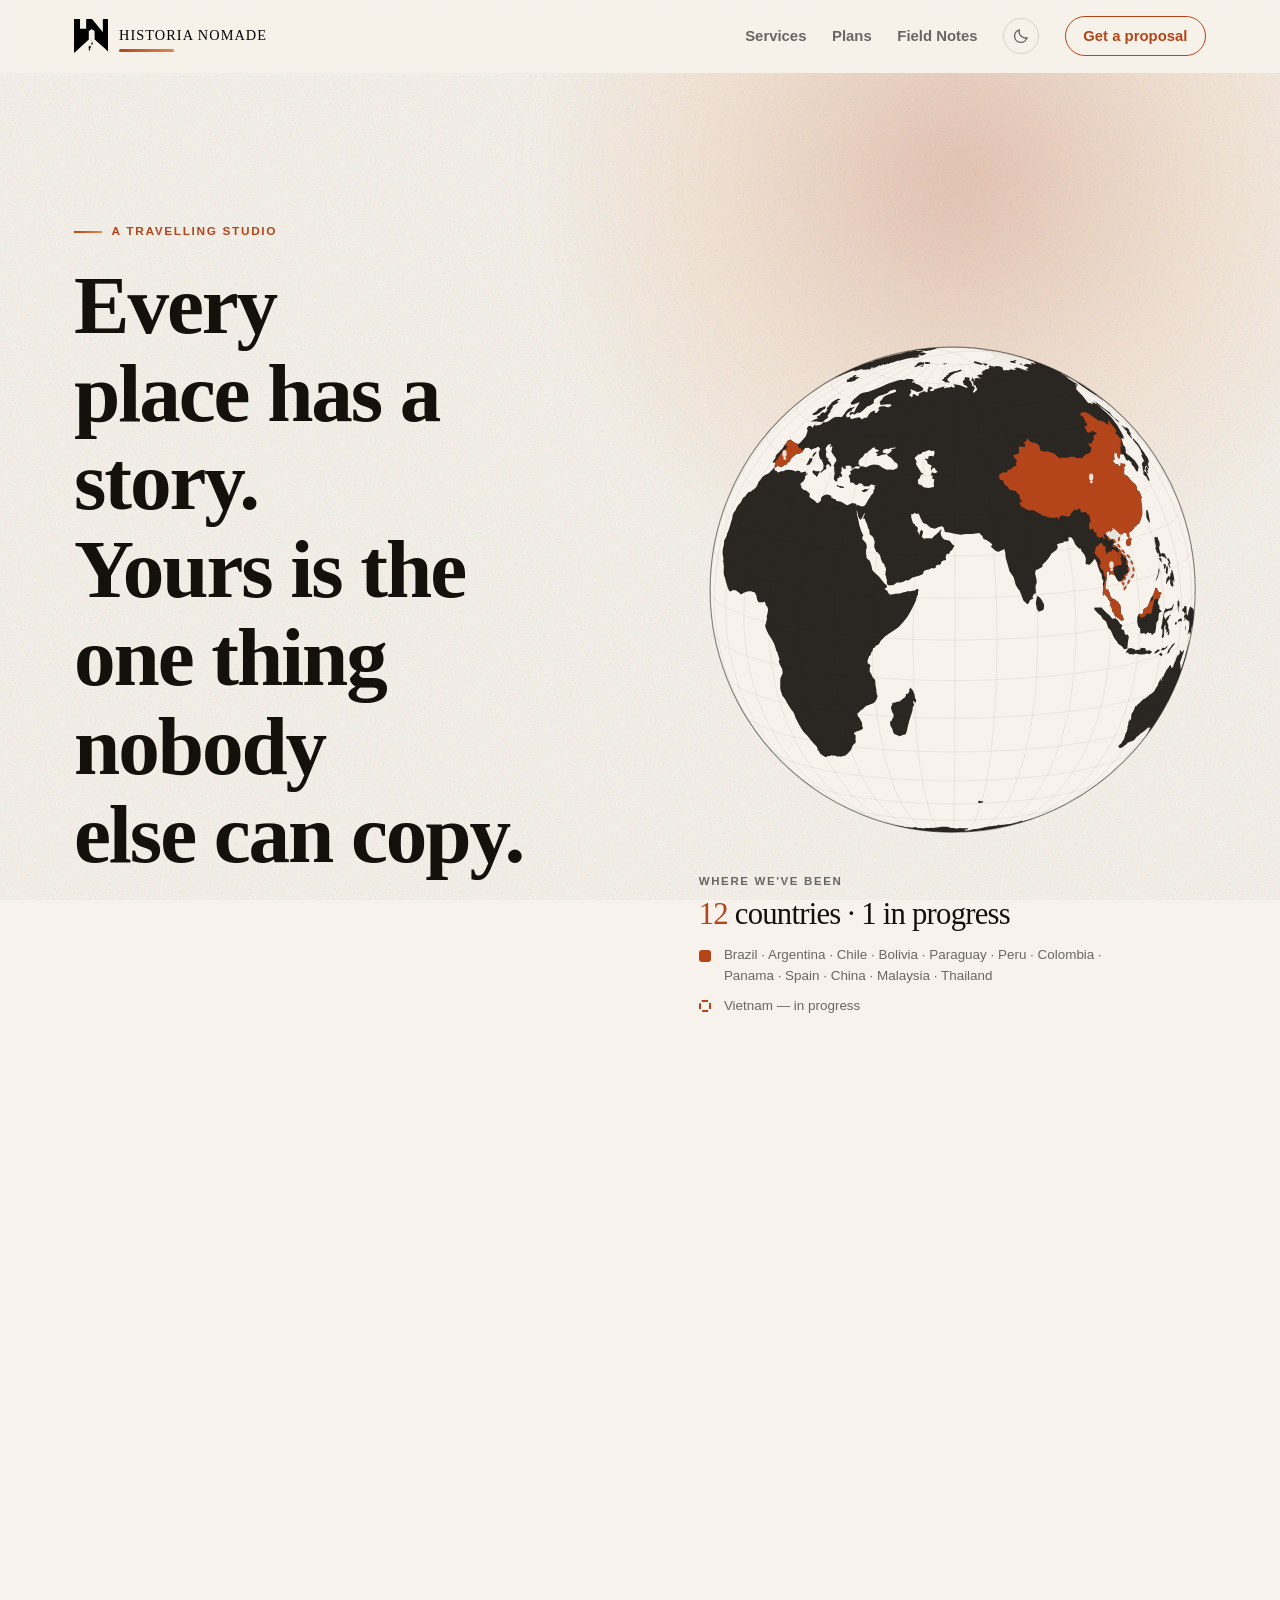
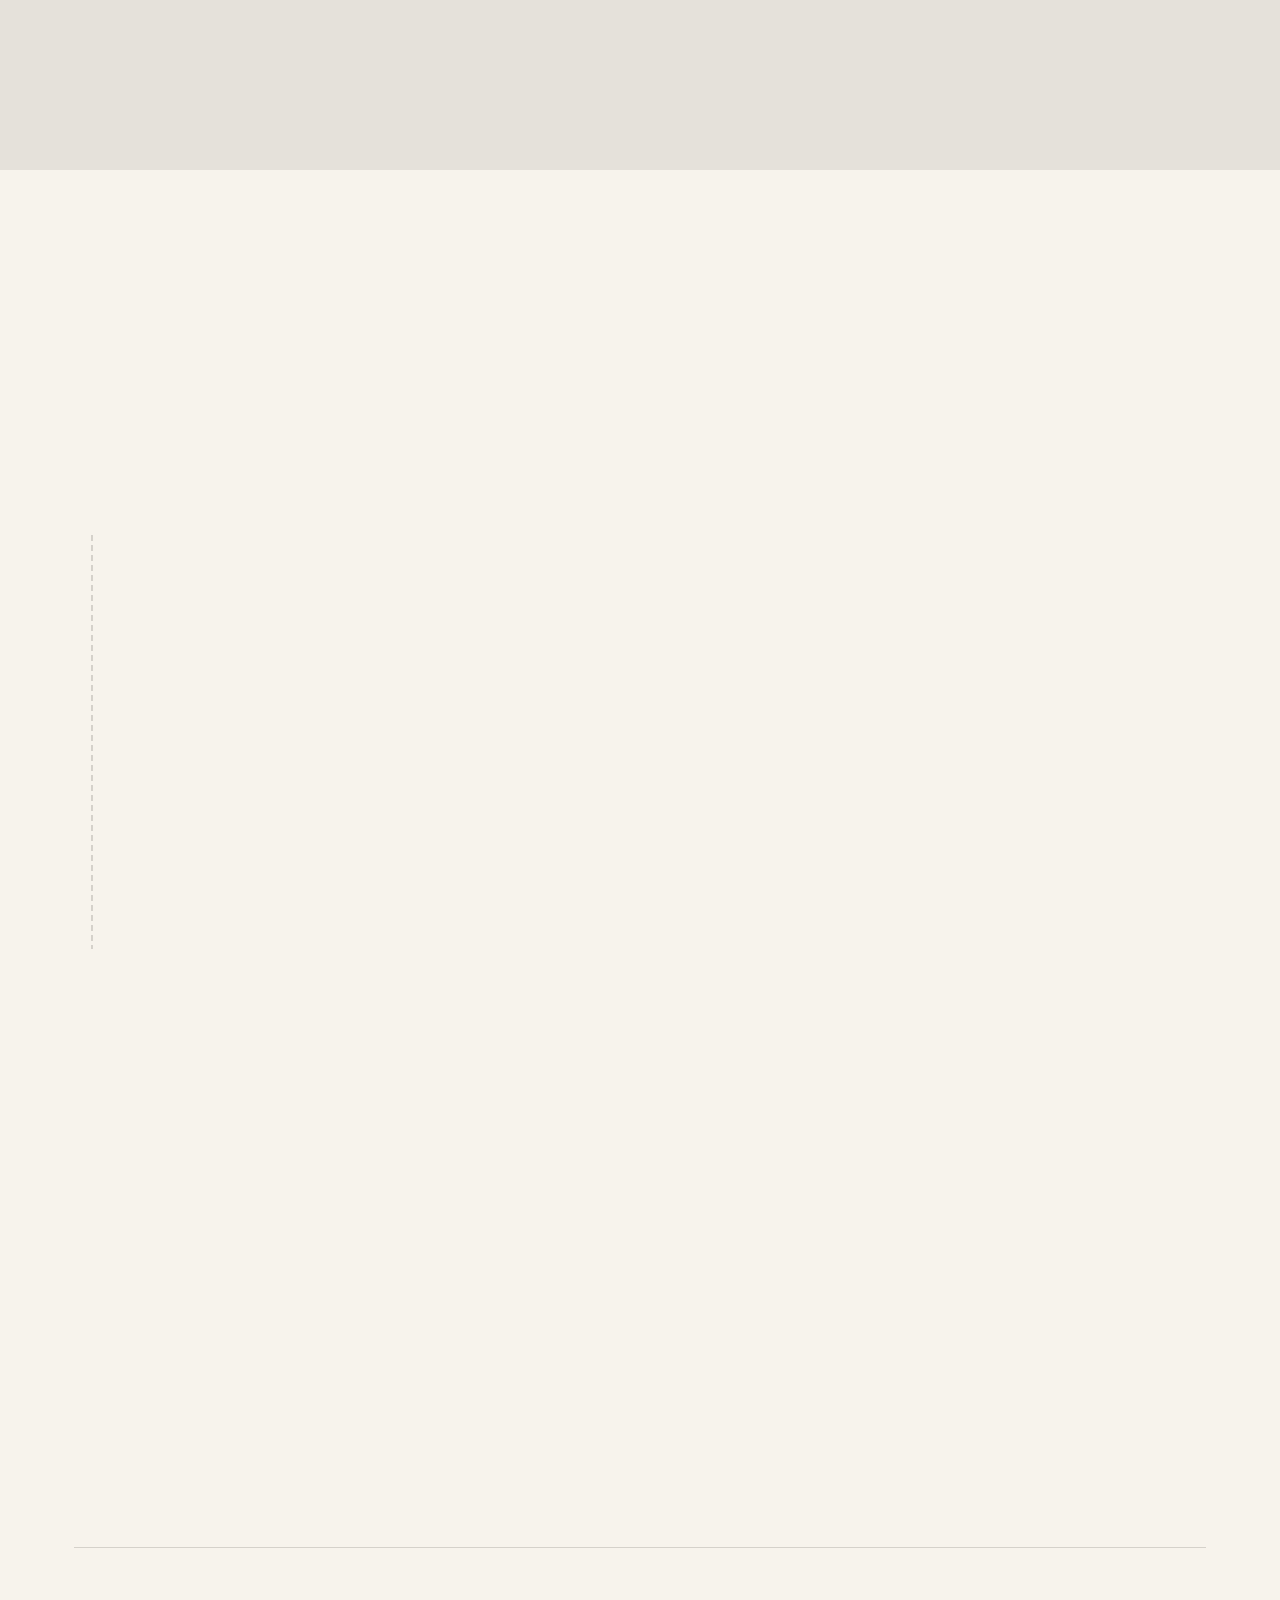
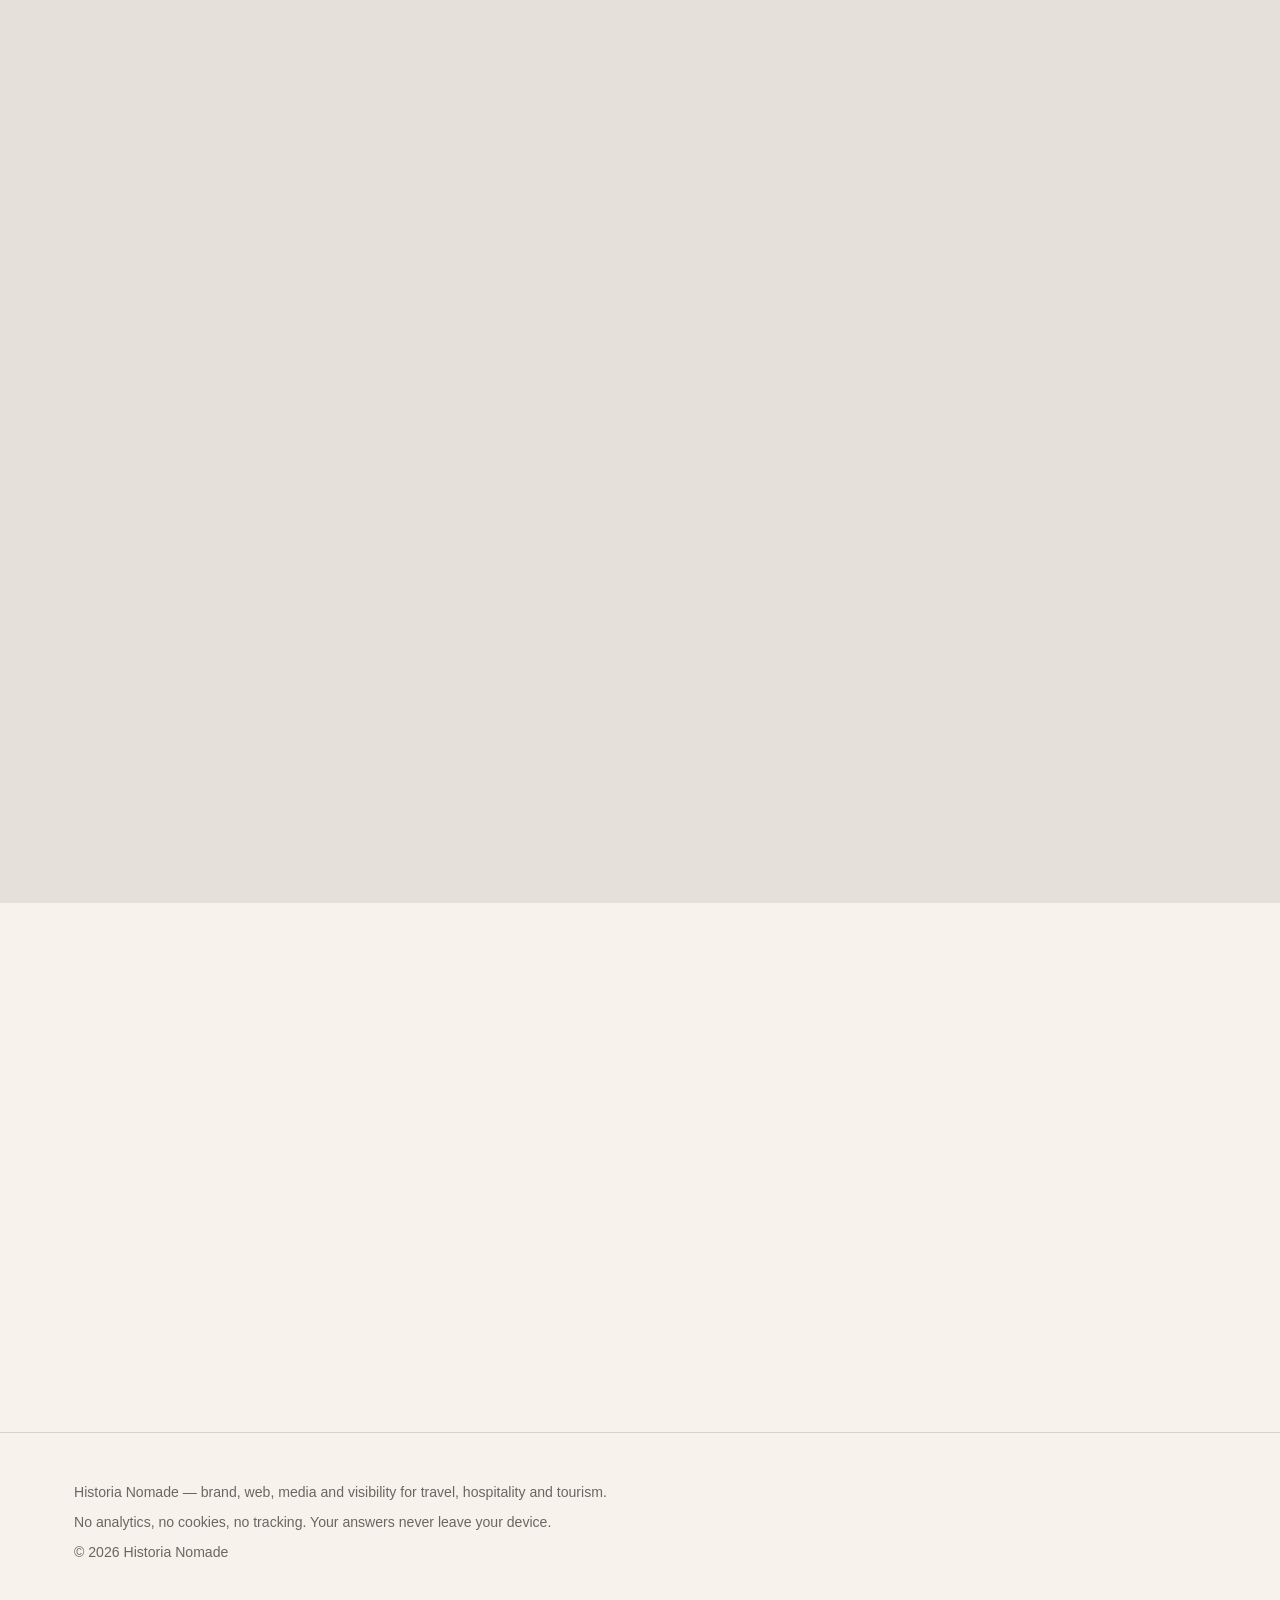
==== commit f75f9a3d: "Migrate homepage to historianomade.com" ====
--- a/index.html
+++ b/index.html
@@ -5,28 +5,23 @@
 <meta name="viewport" content="width=device-width, initial-scale=1.0">
 <meta name="referrer" content="no-referrer">
 <meta http-equiv="Content-Security-Policy" content="default-src 'self'; script-src 'self'; style-src 'self'; font-src 'self'; img-src 'self' data:; connect-src 'none'; object-src 'none'; frame-src 'none'; worker-src 'none'; base-uri 'none'; form-action 'self'; upgrade-insecure-requests">
-
-<!-- LANÇAMENTO: remover a linha abaixo quando houver case real publicado,
-     e conferir na URL de produção (não no repo):
-       curl -s https://nomadhistory.github.io/ | grep robots
-     tem que voltar vazio. -->
-<meta name="robots" content="noindex, nofollow">
+<meta name="robots" content="index, follow">
 
 <title>Historia Nomade — Marketing studio for travel, hospitality and tourism</title>
 <meta name="description" content="Brand, website, social media and channel visibility for hotels, hostels, guesthouses, restaurants and tour operators. We turn what makes a place different into direct bookings. Fixed scope, fixed price, from US$500.">
-<link rel="canonical" href="https://nomadhistory.github.io/">
+<link rel="canonical" href="https://historianomade.com/">
 
 <meta property="og:type" content="website">
 <meta property="og:title" content="Historia Nomade — Marketing studio for travel, hospitality and tourism">
 <meta property="og:description" content="Brand, website, social media and channel visibility for hotels, hostels, restaurants and tour operators. Fixed scope, fixed price, from US$500.">
-<meta property="og:url" content="https://nomadhistory.github.io/">
-<meta property="og:image" content="https://nomadhistory.github.io/og-image.png">
+<meta property="og:url" content="https://historianomade.com/">
+<meta property="og:image" content="https://historianomade.com/og-image.png">
 <meta property="og:locale" content="en">
 
 <meta name="twitter:card" content="summary_large_image">
 <meta name="twitter:title" content="Historia Nomade — Marketing studio for travel, hospitality and tourism">
 <meta name="twitter:description" content="Brand, website, social media and channel visibility for hotels, hostels, restaurants and tour operators. Fixed scope, fixed price, from US$500.">
-<meta name="twitter:image" content="https://nomadhistory.github.io/og-image.png">
+<meta name="twitter:image" content="https://historianomade.com/og-image.png">
 
 <meta name="theme-color" content="#14100c">
 <link rel="icon" href="assets/favicon.ico" sizes="any">
@@ -50,7 +45,7 @@
   "@type": "ProfessionalService",
   "name": "Historia Nomade",
   "description": "Brand identity, websites, social media and channel visibility for hotels, hostels, guesthouses, restaurants and tour operators.",
-  "url": "https://nomadhistory.github.io/",
+  "url": "https://historianomade.com/",
   "areaServed": "Worldwide",
   "knowsLanguage": ["en", "pt"],
   "serviceType": [
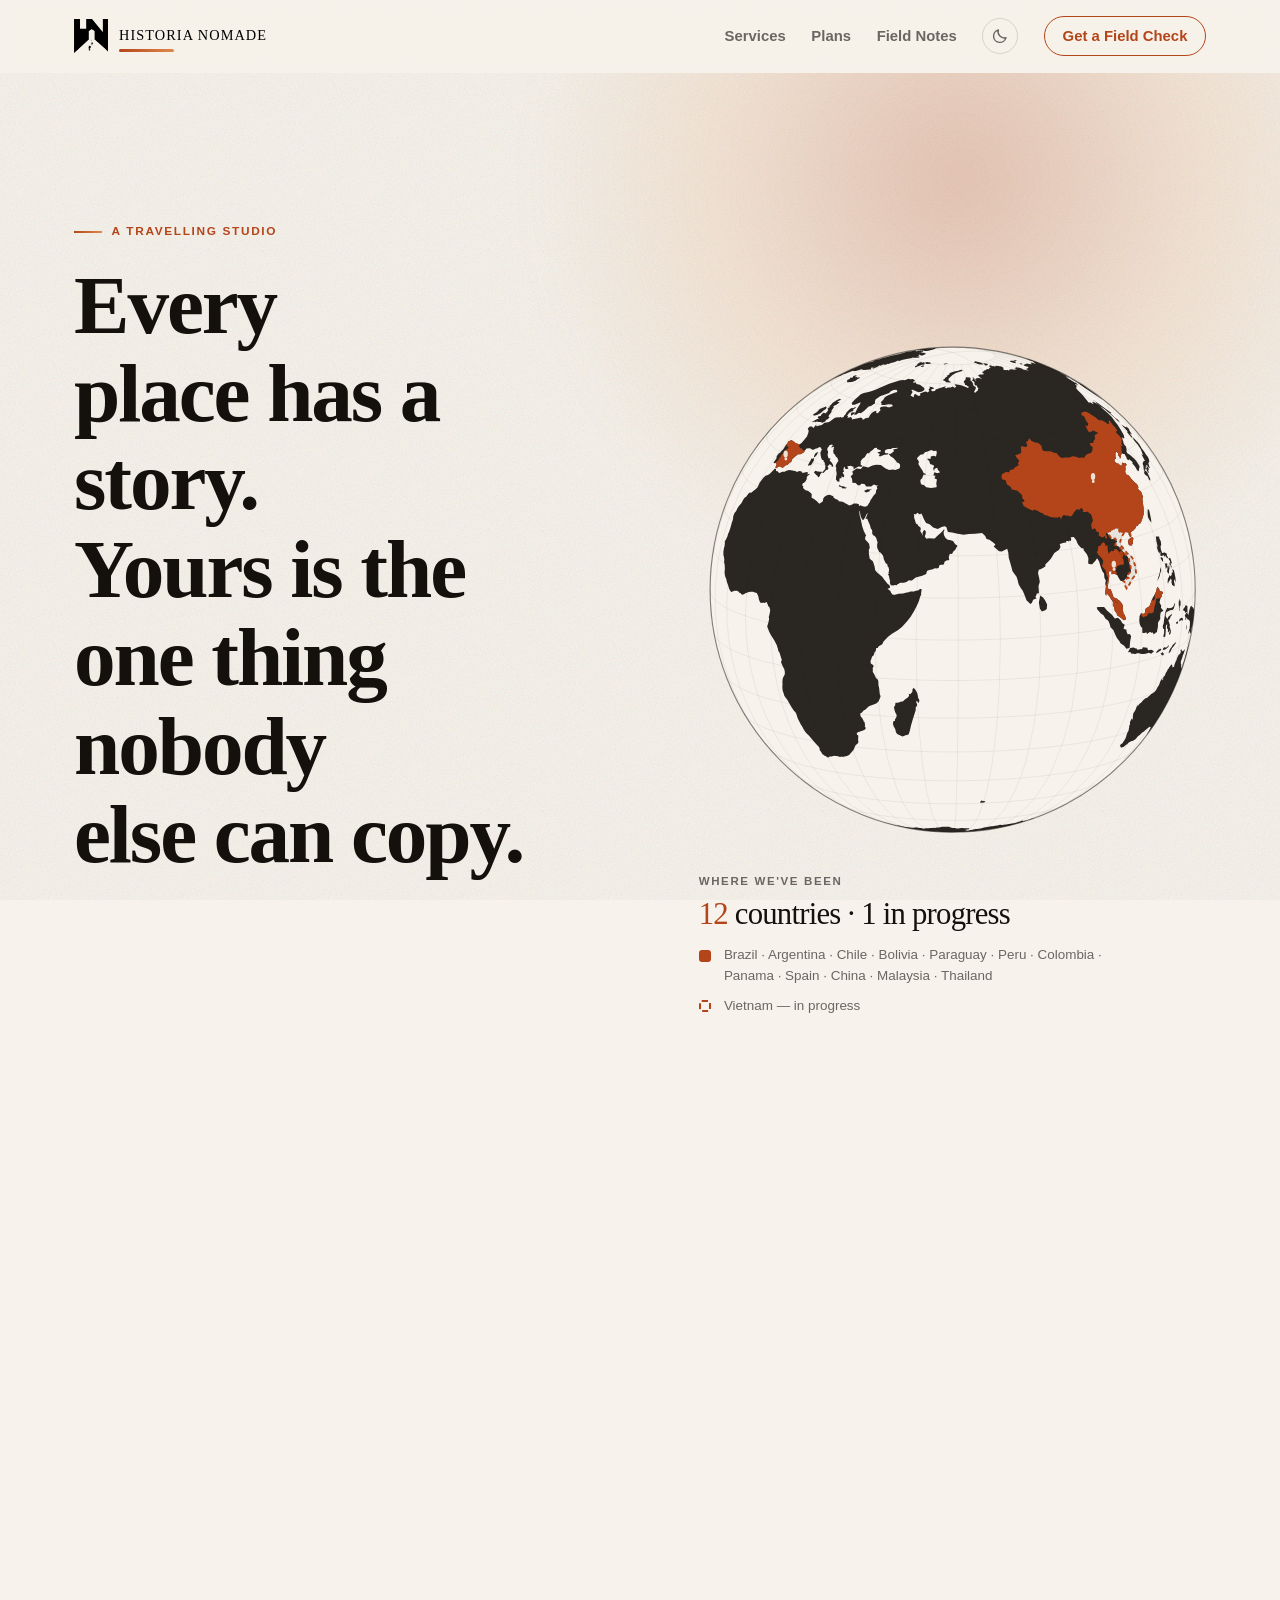
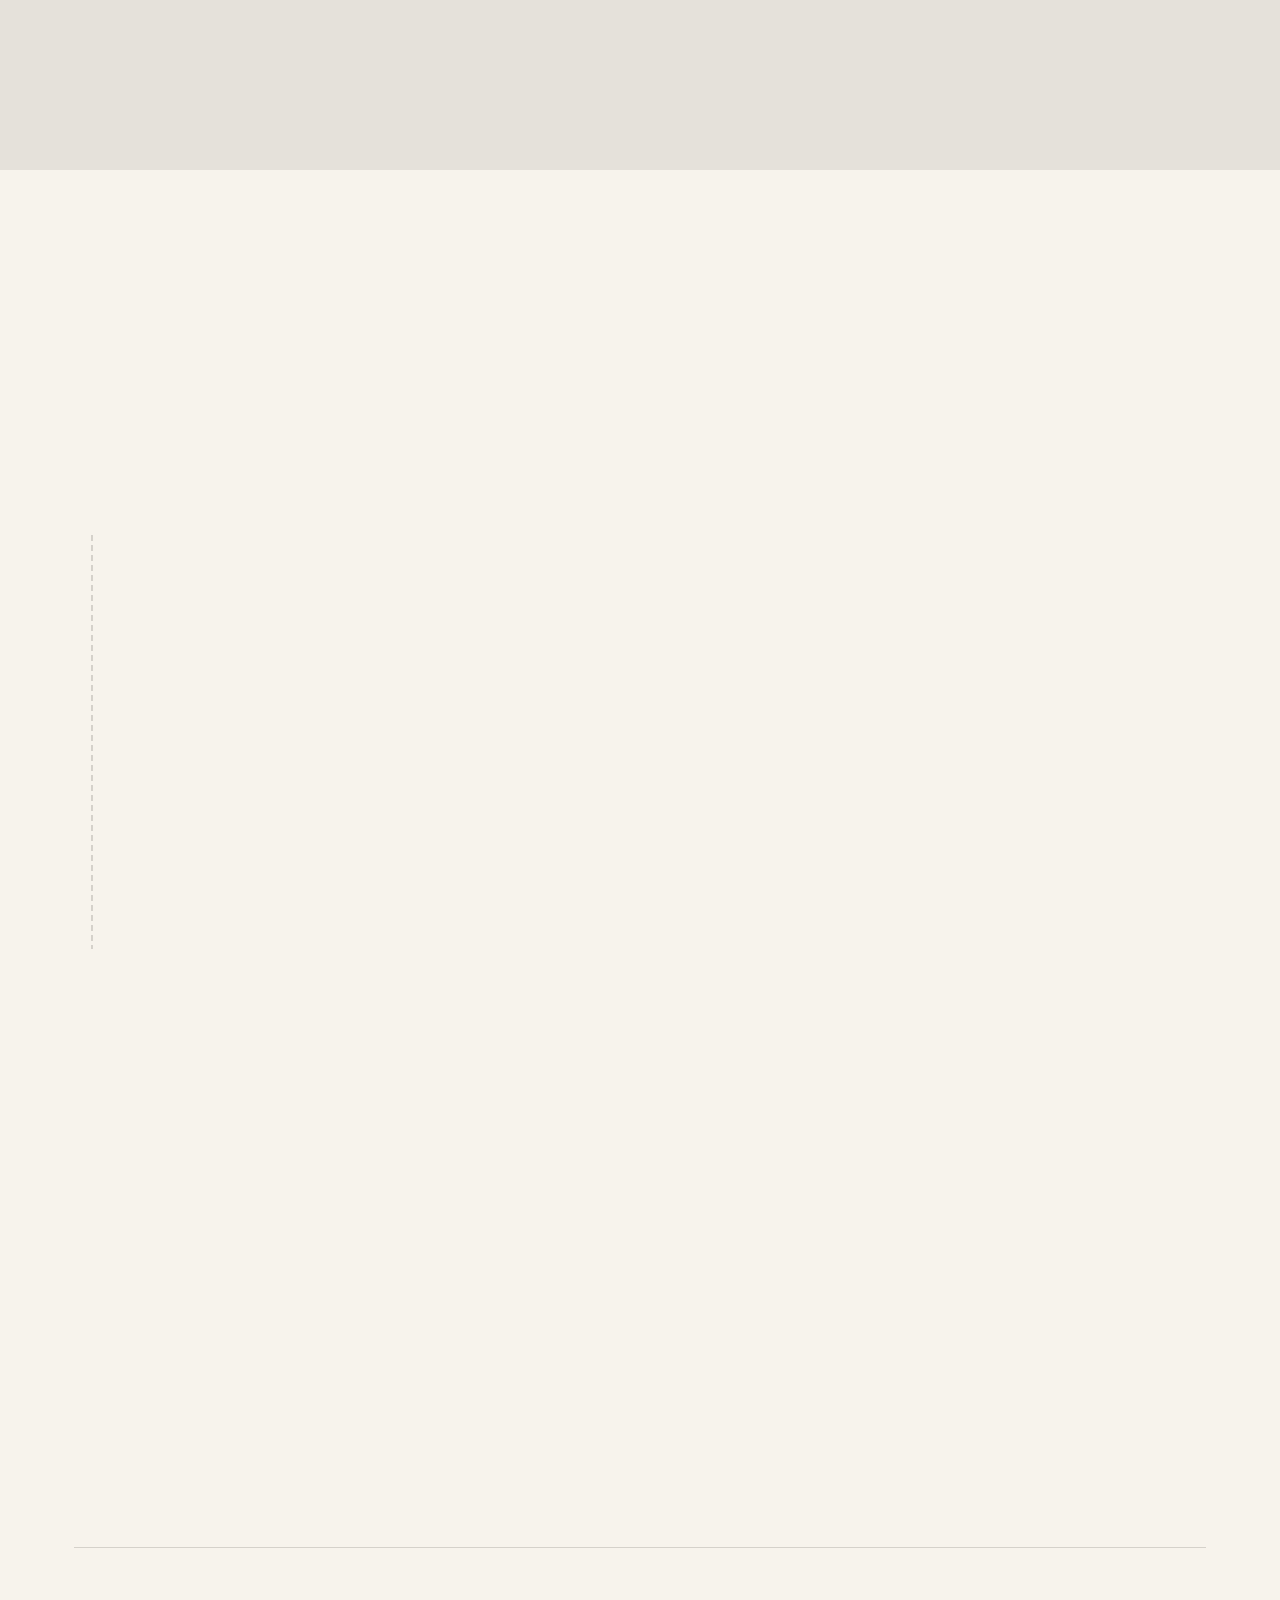
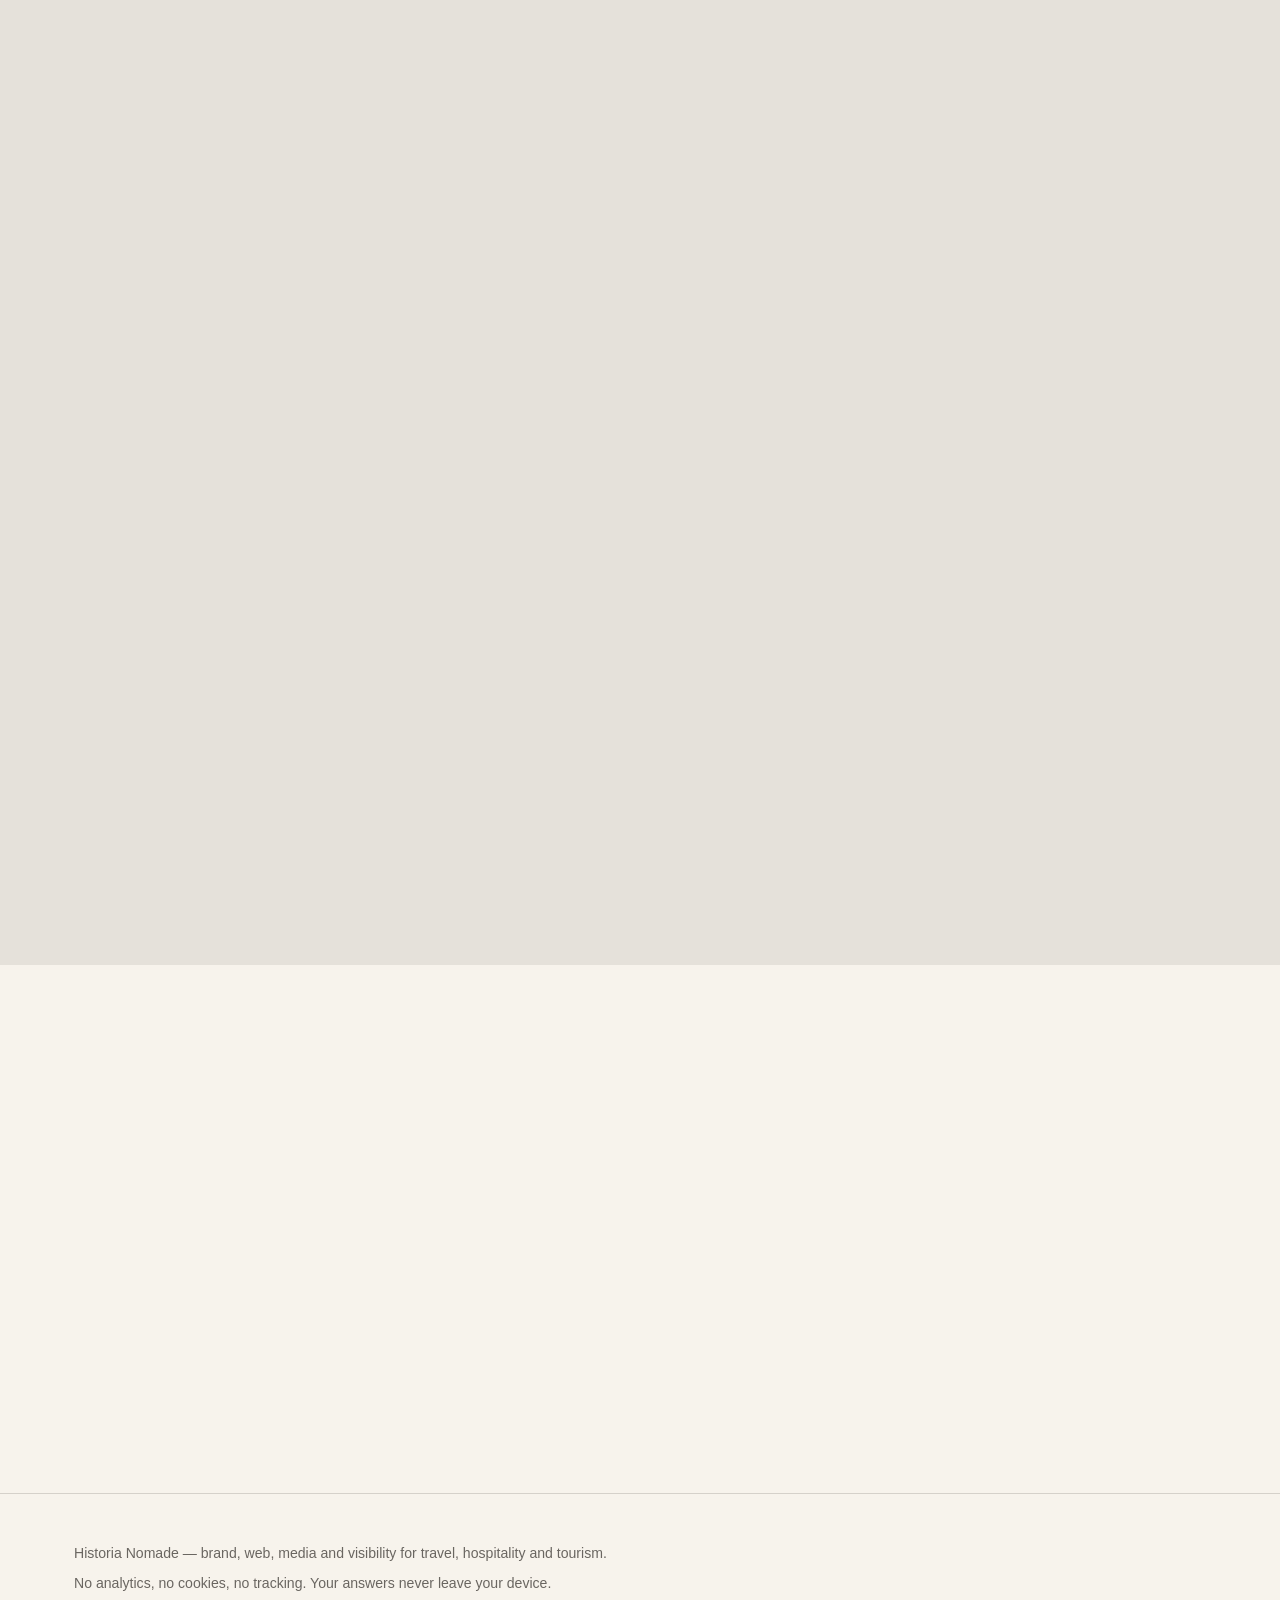
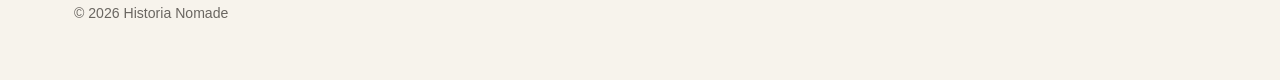
==== commit 1d403ac6: "copy(field-check): update navigation CTA" ====
--- a/index.html
+++ b/index.html
@@ -32,11 +32,8 @@
 <link rel="stylesheet" href="styles-services.css">
 <link rel="stylesheet" href="styles-plans.css">
 <link rel="stylesheet" href="styles-motion.css">
-<!-- Bloco "Where we've been" do hero (globo + legenda) -->
 <link rel="stylesheet" href="styles-globe.css">
 
-<!-- Único script no <head>: carimba o tema escolhido antes da
-     primeira pintura, senão a página pisca no tema errado. -->
 <script src="js/theme.js"></script>
 
 <script type="application/ld+json">
@@ -65,9 +62,7 @@
 
 <a class="skip-link" href="#main">Skip to content</a>
 
-<!-- Textura de grão sobre a página inteira. Puramente decorativa. -->
 <div class="grain" aria-hidden="true"></div>
-<!-- Progresso de leitura, preenchido pelo js/motion.js -->
 <div class="scroll-progress" aria-hidden="true"><span></span></div>
 
 <header class="site-header">
@@ -91,7 +86,7 @@
           <path d="M20 14.2A8.2 8.2 0 0 1 9.8 4a8.4 8.4 0 1 0 10.2 10.2z"></path>
         </svg>
       </button>
-      <a class="nav-cta" href="#proposal">Get a proposal</a>
+      <a class="nav-cta" href="#proposal">Get a Field Check</a>
     </nav>
   </div>
 </header>
@@ -125,11 +120,6 @@
 <script src="js/site.js"></script>
 <script src="js/proposal.js"></script>
 <script src="js/motion.js"></script>
-
-<!-- Globo do hero. Vem depois do site.js porque desenha dentro dos
-     contêineres que ele cria. Tudo local: a CSP do site não permite
-     script de fora do domínio, e a geometria chega como script
-     (window.WORLD_110M) e não por fetch, pra manter connect-src 'none'. -->
 <script src="assets/lib/d3.min.js"></script>
 <script src="assets/lib/topojson-client.min.js"></script>
 <script src="assets/world-110m.js"></script>
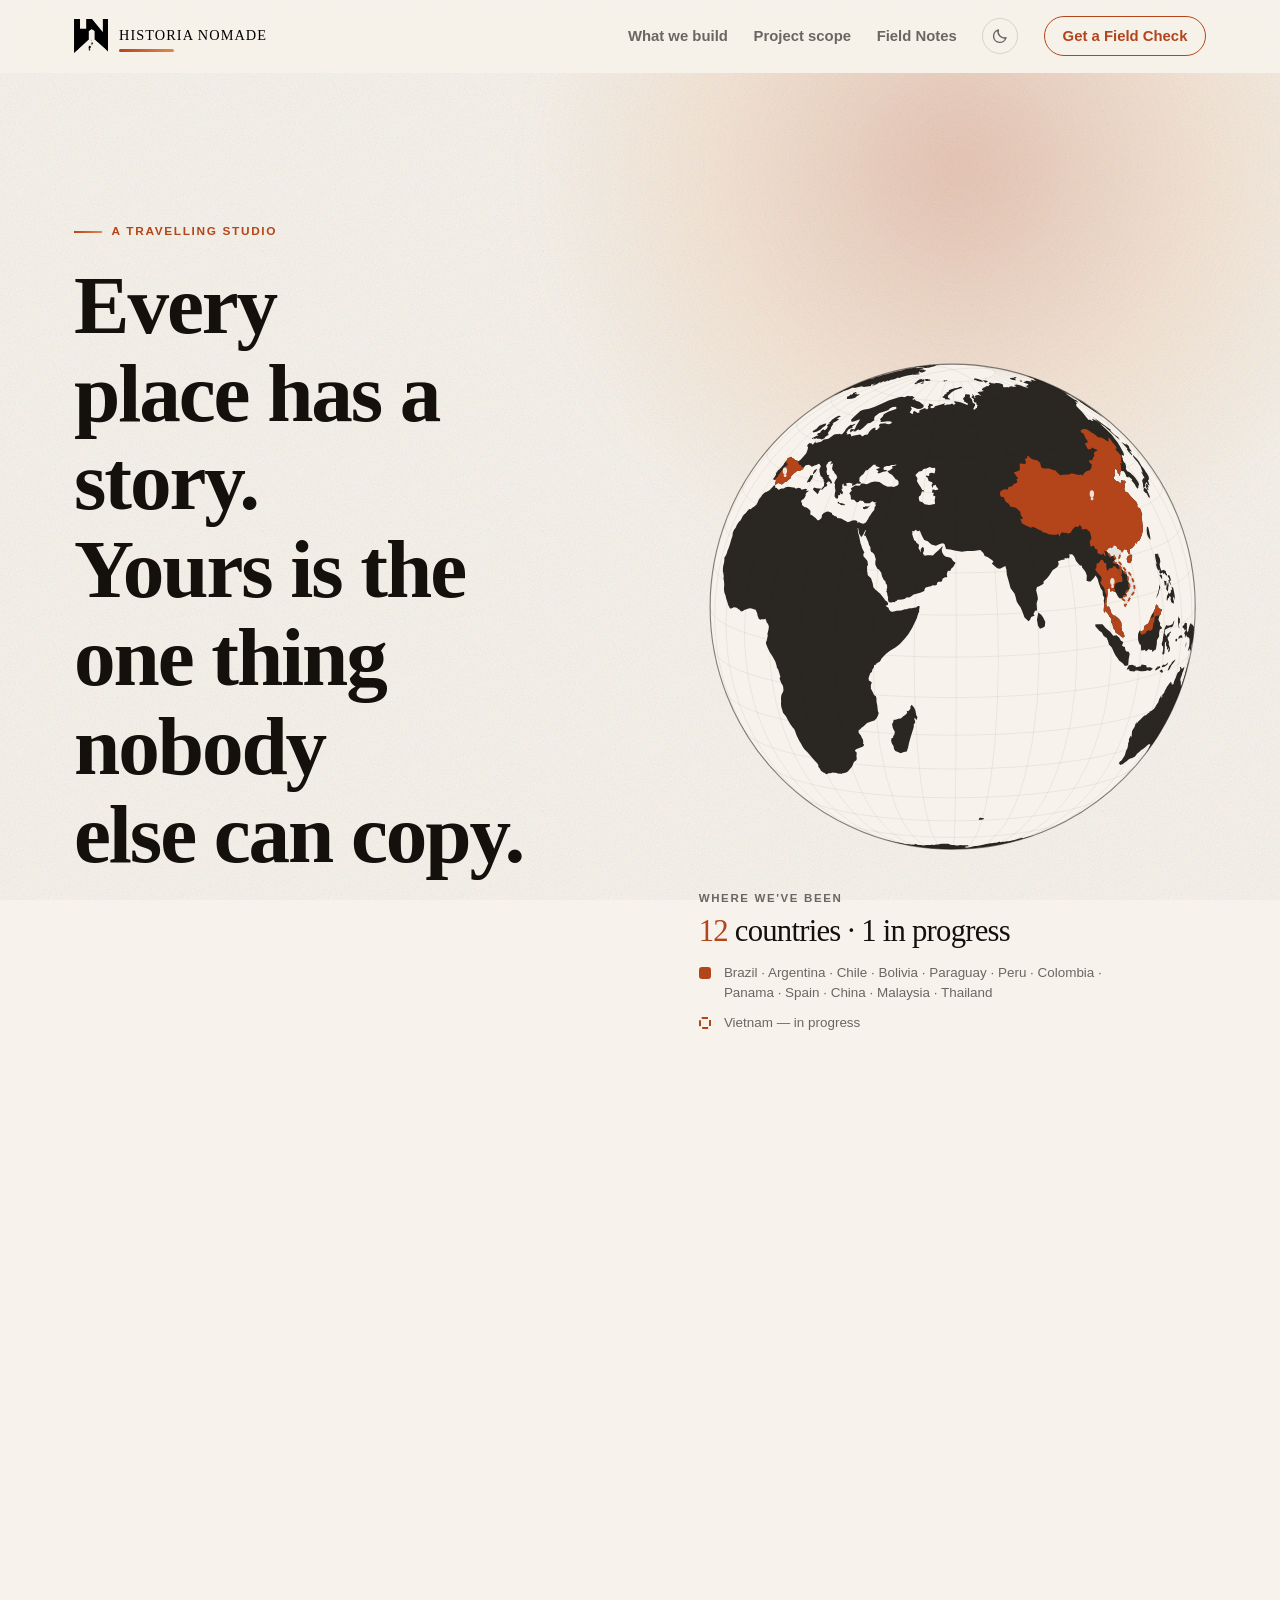
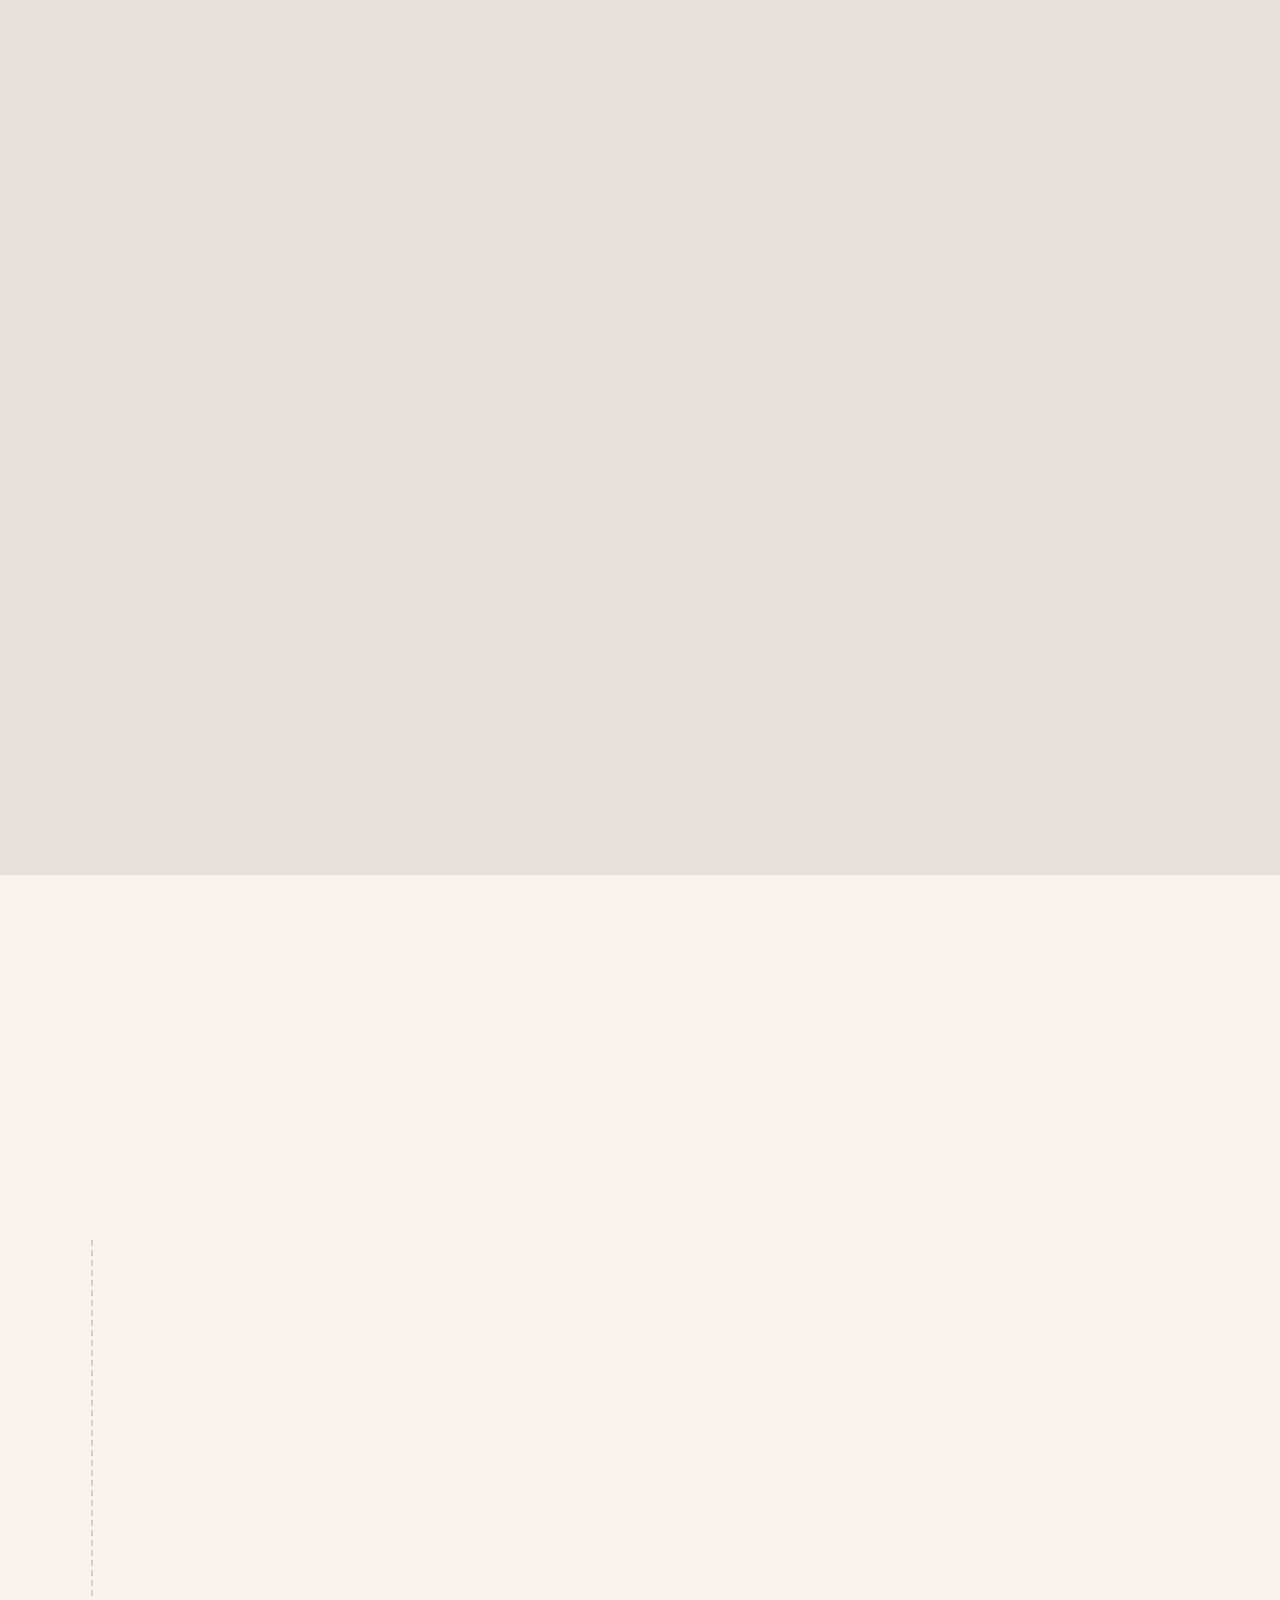
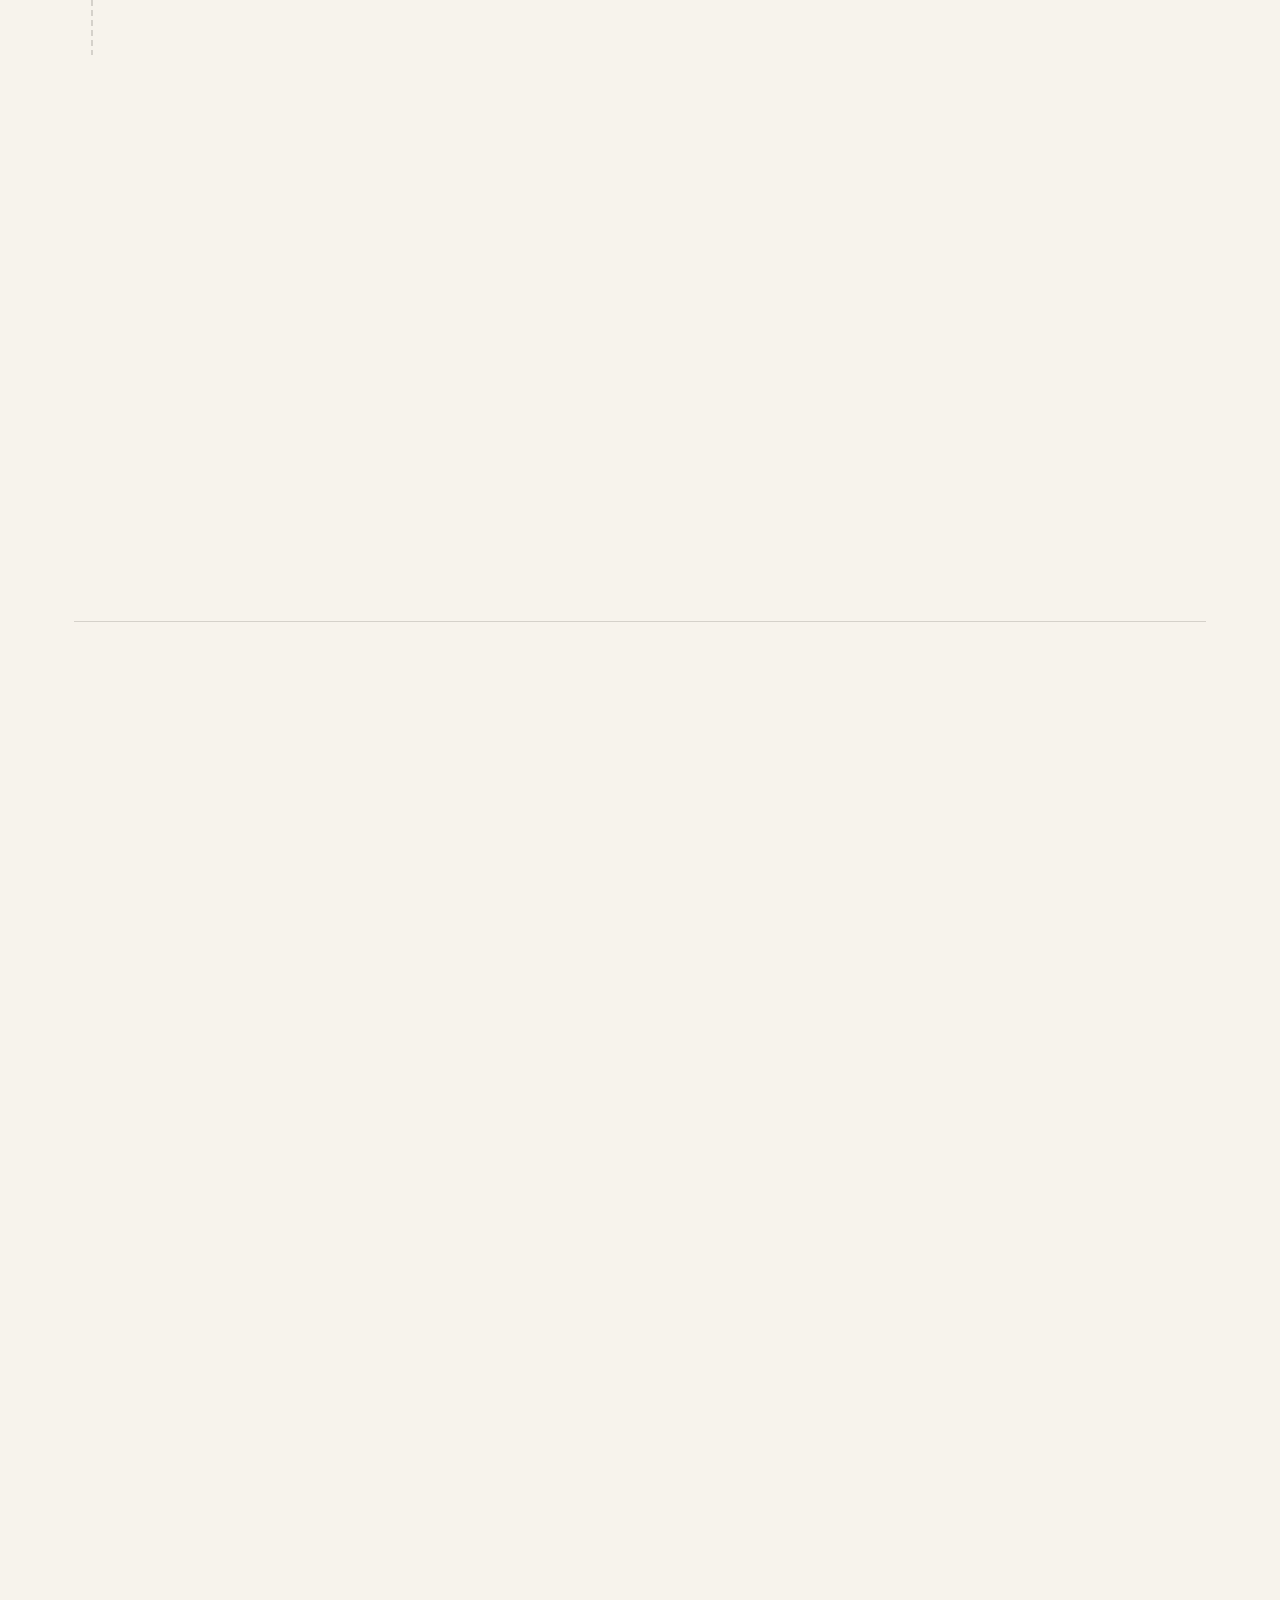
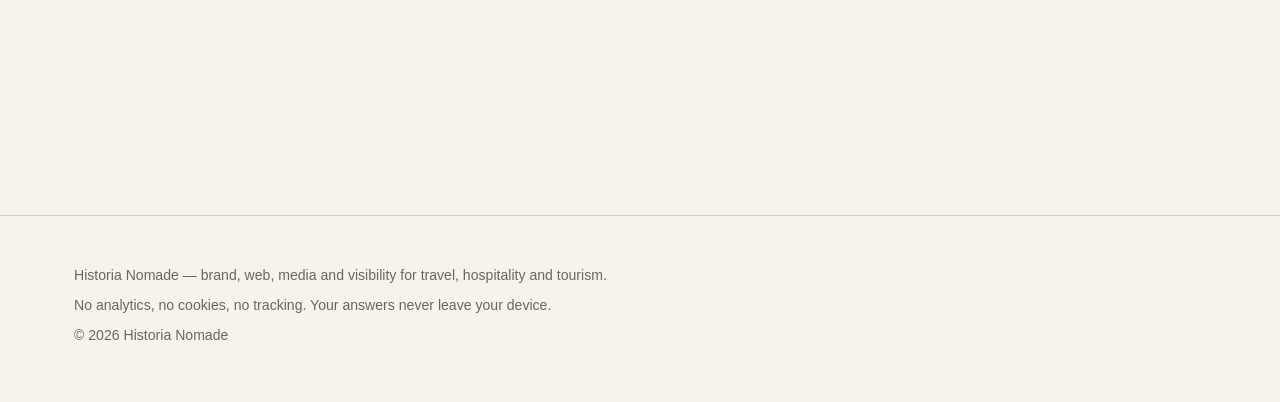
==== commit 2189e1c3: "Remove public price claims from site metadata" ====
--- a/index.html
+++ b/index.html
@@ -8,19 +8,19 @@
 <meta name="robots" content="index, follow">
 
 <title>Historia Nomade — Marketing studio for travel, hospitality and tourism</title>
-<meta name="description" content="Brand, website, social media and channel visibility for hotels, hostels, guesthouses, restaurants and tour operators. We turn what makes a place different into direct bookings. Fixed scope, fixed price, from US$500.">
+<meta name="description" content="Websites, brand, content, channels and digital systems for travel, hospitality and tourism. We start from the real bottleneck and build the right scope around it.">
 <link rel="canonical" href="https://historianomade.com/">
 
 <meta property="og:type" content="website">
 <meta property="og:title" content="Historia Nomade — Marketing studio for travel, hospitality and tourism">
-<meta property="og:description" content="Brand, website, social media and channel visibility for hotels, hostels, restaurants and tour operators. Fixed scope, fixed price, from US$500.">
+<meta property="og:description" content="Websites, brand, content, channels and digital systems for travel, hospitality and tourism. Built around the real problem, not around a fixed package.">
 <meta property="og:url" content="https://historianomade.com/">
 <meta property="og:image" content="https://historianomade.com/og-image.png">
 <meta property="og:locale" content="en">
 
 <meta name="twitter:card" content="summary_large_image">
 <meta name="twitter:title" content="Historia Nomade — Marketing studio for travel, hospitality and tourism">
-<meta name="twitter:description" content="Brand, website, social media and channel visibility for hotels, hostels, restaurants and tour operators. Fixed scope, fixed price, from US$500.">
+<meta name="twitter:description" content="Websites, brand, content, channels and digital systems for travel, hospitality and tourism. Built around the real problem, not around a fixed package.">
 <meta name="twitter:image" content="https://historianomade.com/og-image.png">
 
 <meta name="theme-color" content="#14100c">
@@ -41,15 +41,17 @@
   "@context": "https://schema.org",
   "@type": "ProfessionalService",
   "name": "Historia Nomade",
-  "description": "Brand identity, websites, social media and channel visibility for hotels, hostels, guesthouses, restaurants and tour operators.",
+  "description": "Websites, brand, content, channels and digital systems for travel, hospitality and tourism.",
   "url": "https://historianomade.com/",
   "areaServed": "Worldwide",
   "knowsLanguage": ["en", "pt"],
   "serviceType": [
-    "Brand identity",
     "Website design and development",
-    "Social media, photo and video",
-    "Channel and search visibility"
+    "Brand positioning and identity",
+    "Content and media",
+    "Channel and search visibility",
+    "Growth and acquisition",
+    "Automation and digital systems"
   ],
   "audience": {
     "@type": "BusinessAudience",
@@ -74,8 +76,8 @@
       </span>
     </a>
     <nav class="site-nav" aria-label="Main">
-      <a href="#services">Services</a>
-      <a href="#packages">Plans</a>
+      <a href="#services">What we build</a>
+      <a href="#packages">Project scope</a>
       <a href="blog/">Field Notes</a>
       <button class="theme-toggle" type="button" data-theme-toggle aria-pressed="false" aria-label="Switch theme" title="Switch theme">
         <svg class="icon-sun" viewBox="0 0 24 24" width="18" height="18" fill="none" stroke="currentColor" stroke-width="1.9" stroke-linecap="round" aria-hidden="true">
@@ -125,4 +127,4 @@
 <script src="assets/world-110m.js"></script>
 <script src="js/hero-globe.js"></script>
 </body>
-</html>
+</html>
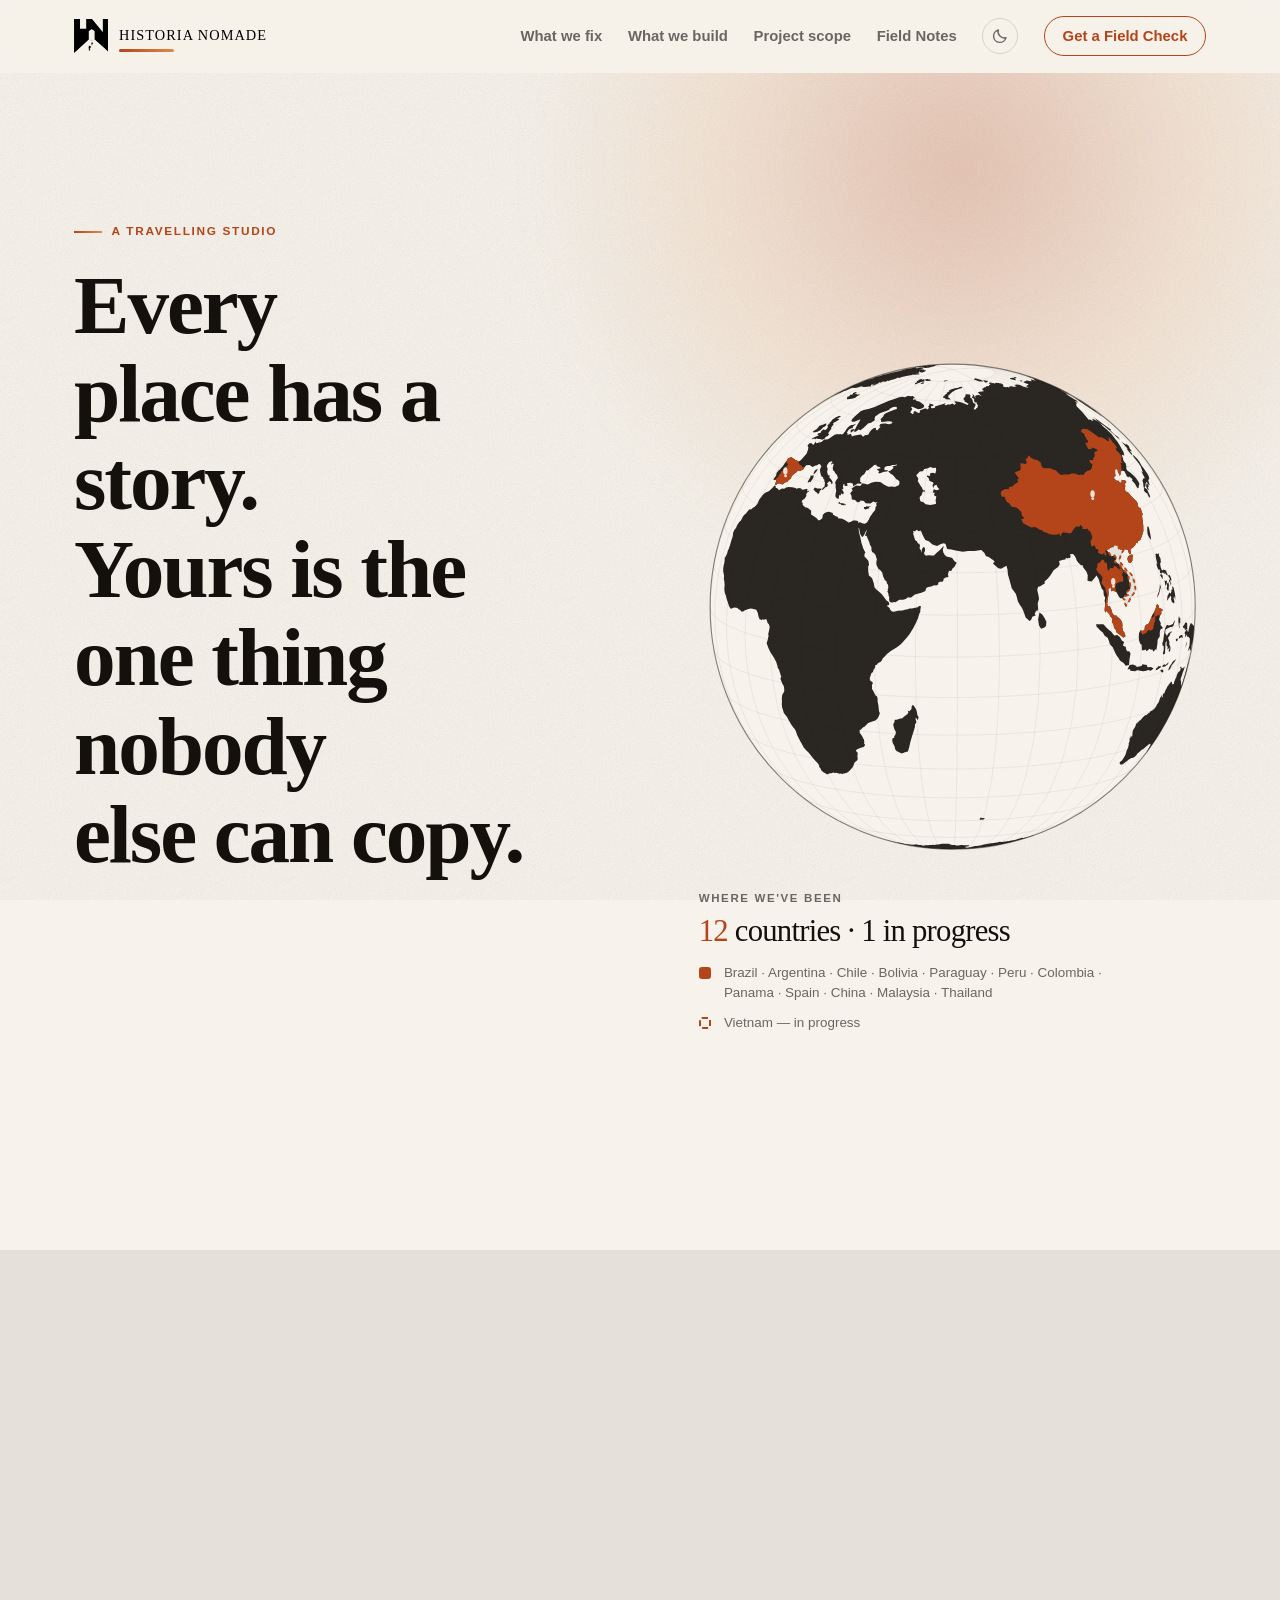
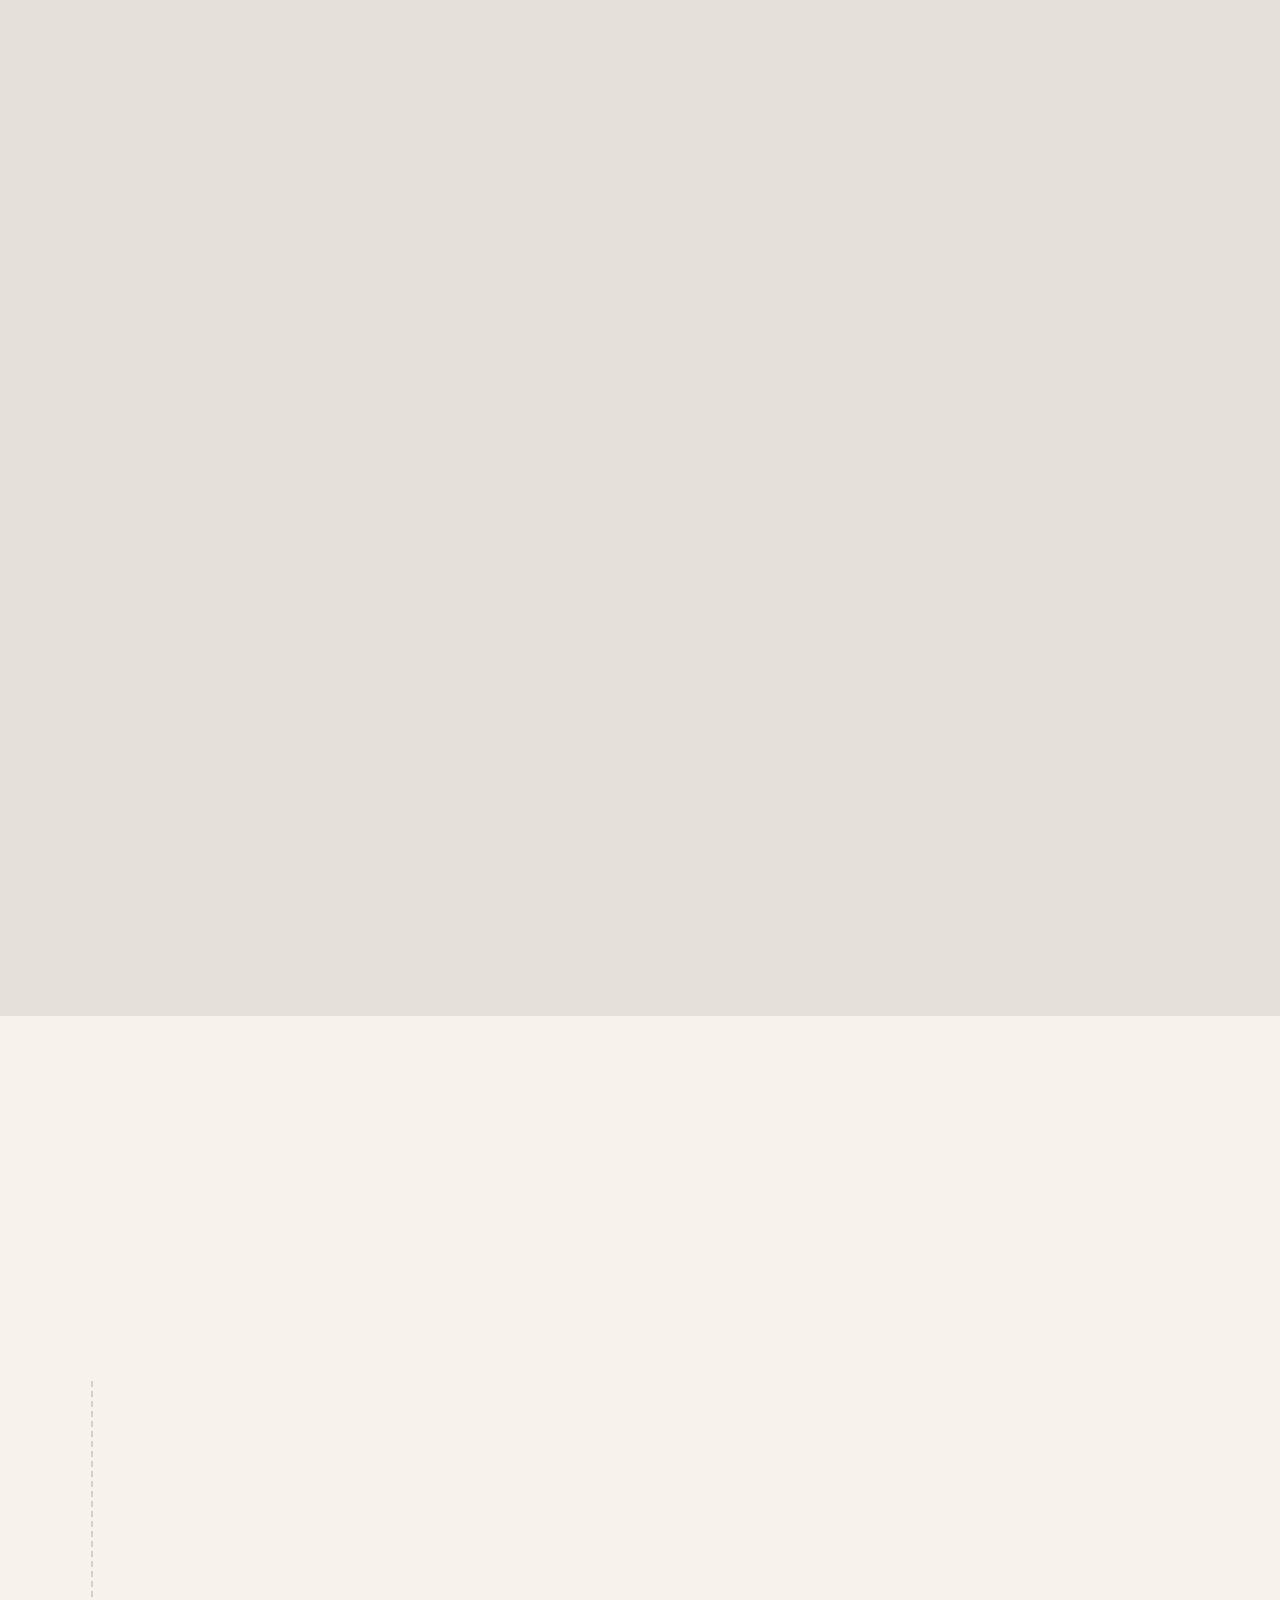
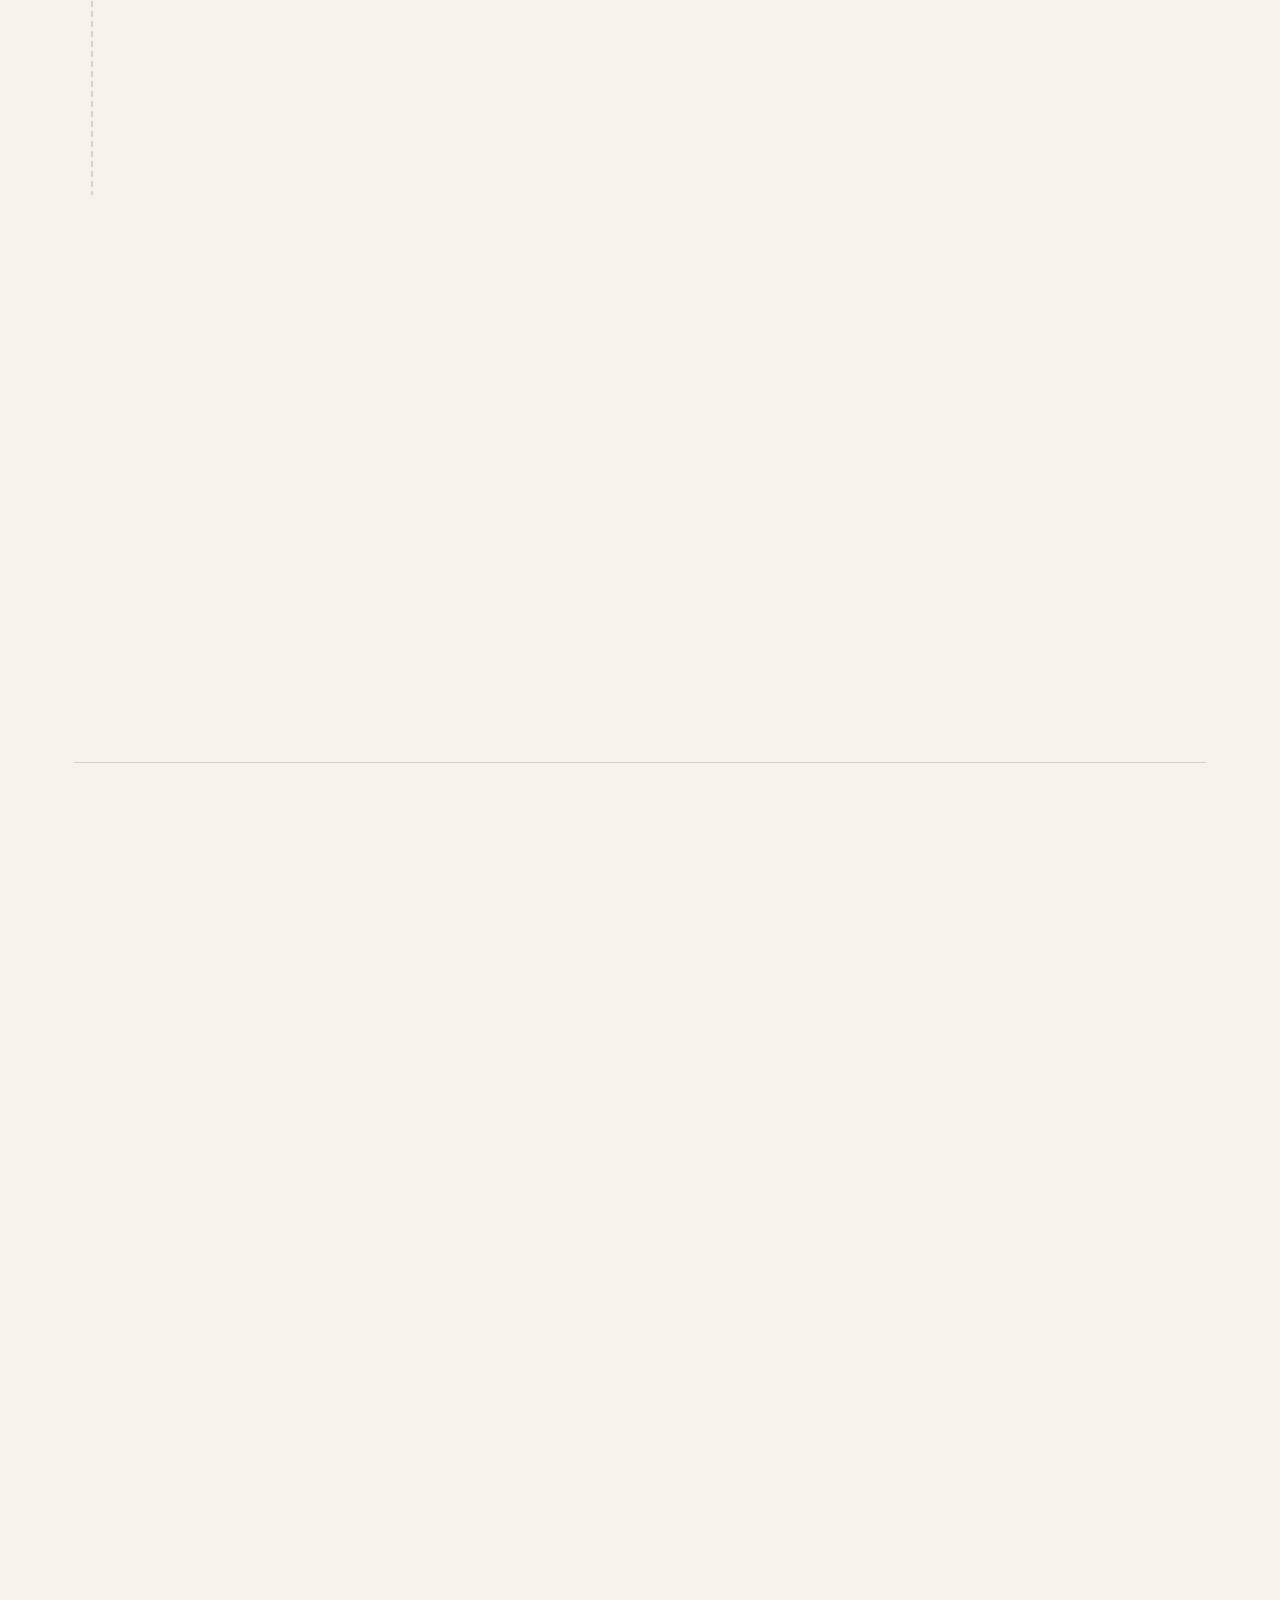
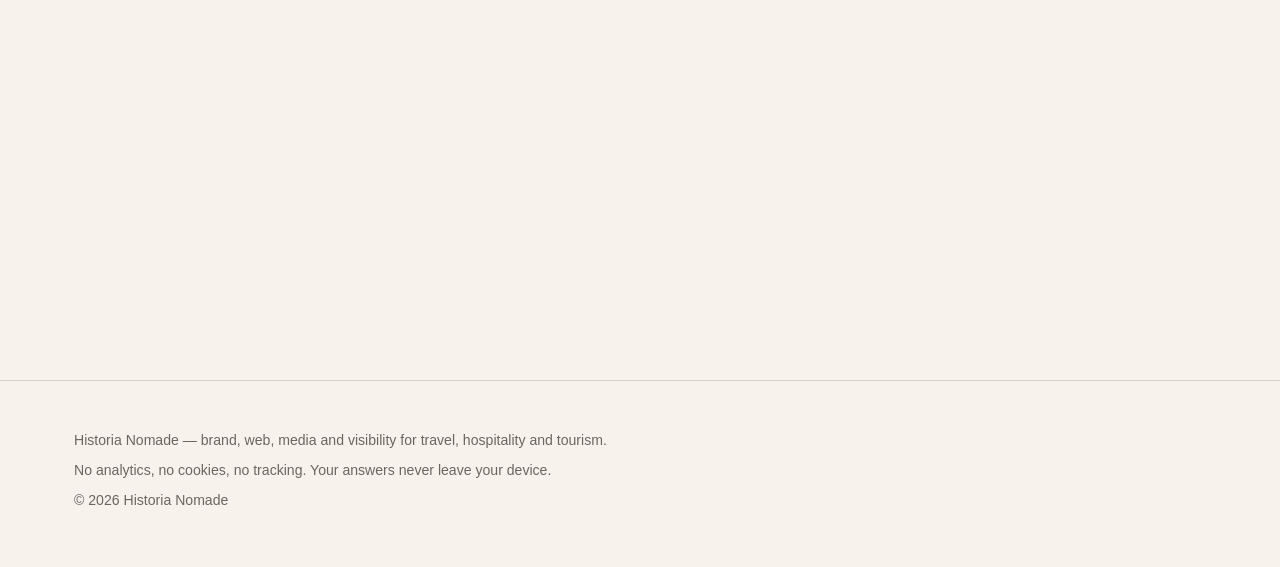
==== commit 44ccb33c: "Add problem and website spotlight sections" ====
--- a/index.html
+++ b/index.html
@@ -76,6 +76,7 @@
       </span>
     </a>
     <nav class="site-nav" aria-label="Main">
+      <a href="#problems">What we fix</a>
       <a href="#services">What we build</a>
       <a href="#packages">Project scope</a>
       <a href="blog/">Field Notes</a>
@@ -100,7 +101,11 @@
     <div class="hero-aura" aria-hidden="true"></div>
   </section>
 
+  <section class="section section-alt" id="problems" aria-labelledby="problems-title"></section>
+
   <section class="section" id="services" aria-labelledby="services-title"></section>
+
+  <section class="section" id="website-spotlight" aria-labelledby="website-spotlight-title"></section>
 
   <section class="section section-alt" id="team" aria-labelledby="team-title"></section>
 
@@ -120,6 +125,7 @@
 <script src="js/content.js"></script>
 <script src="js/proposal-engine.js"></script>
 <script src="js/site.js"></script>
+<script src="js/offer-sections.js"></script>
 <script src="js/proposal.js"></script>
 <script src="js/motion.js"></script>
 <script src="assets/lib/d3.min.js"></script>
@@ -127,4 +133,4 @@
 <script src="assets/world-110m.js"></script>
 <script src="js/hero-globe.js"></script>
 </body>
-</html>+</html>
